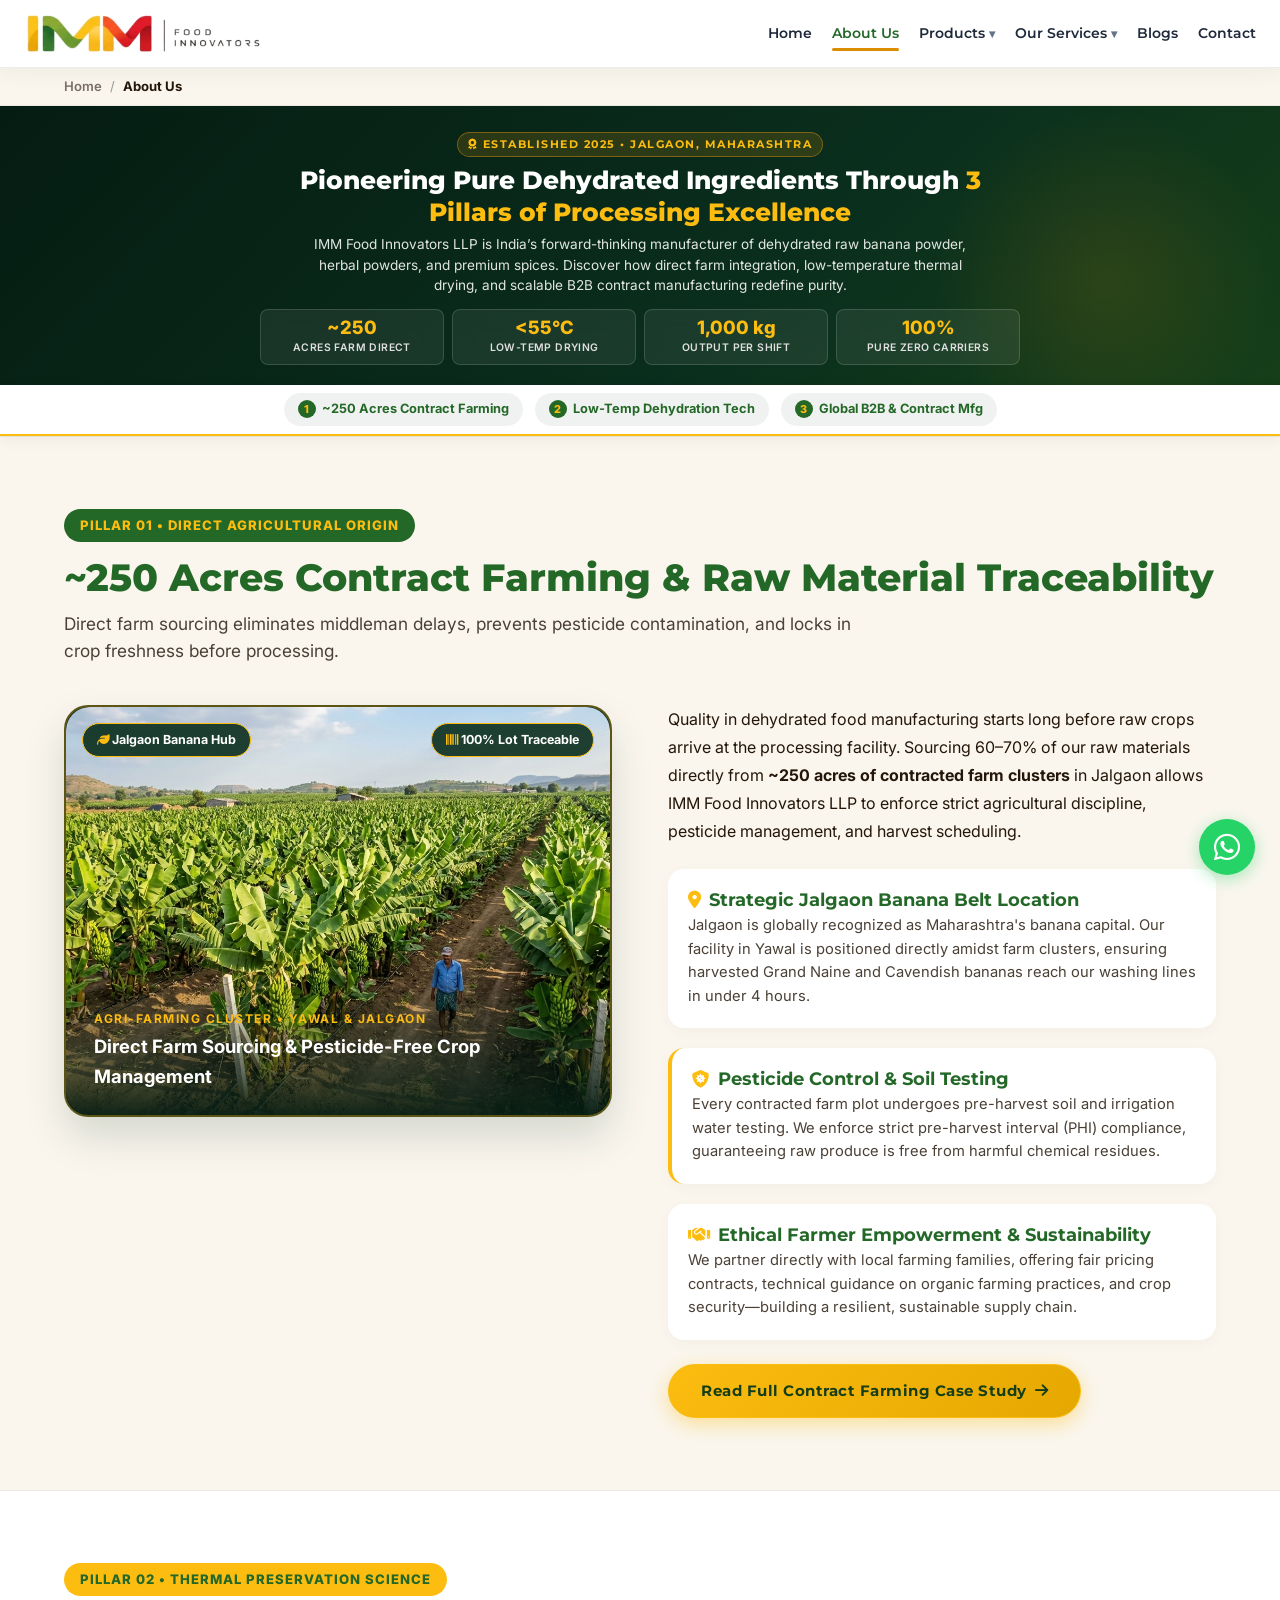
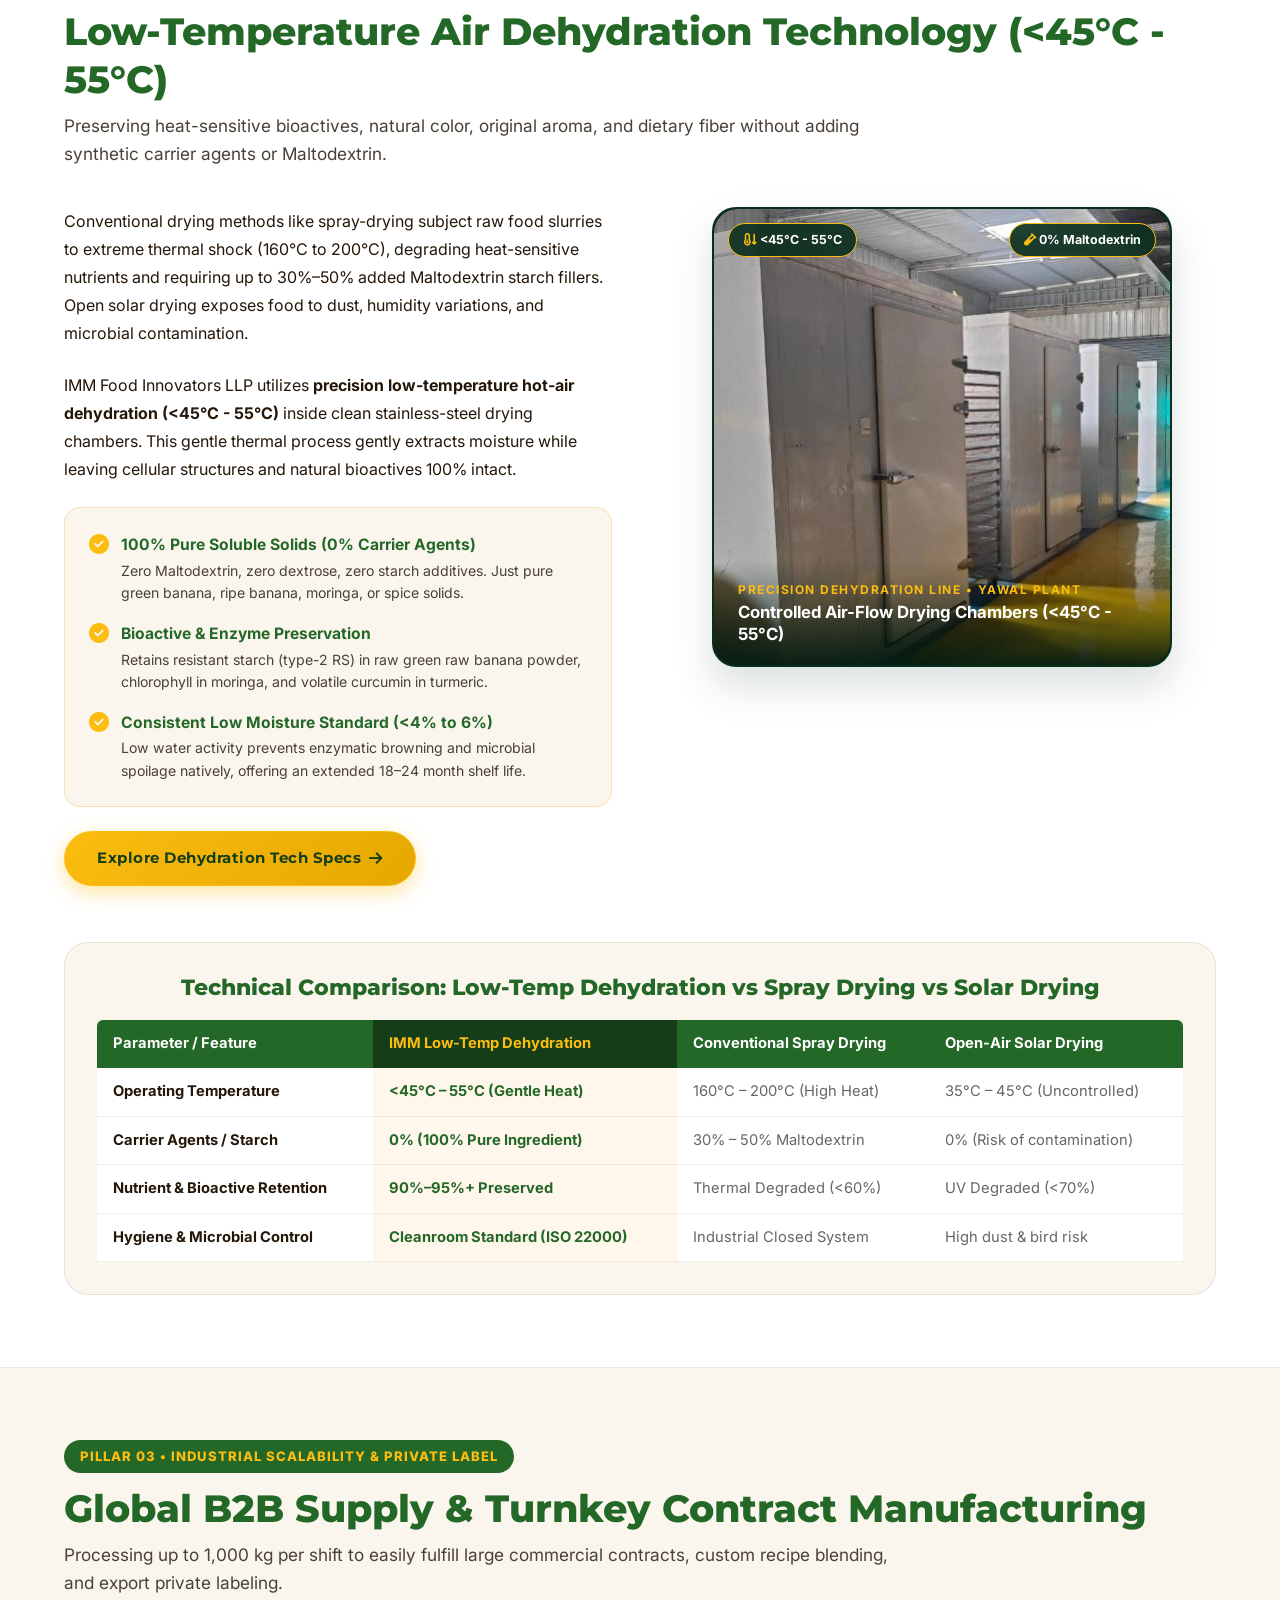
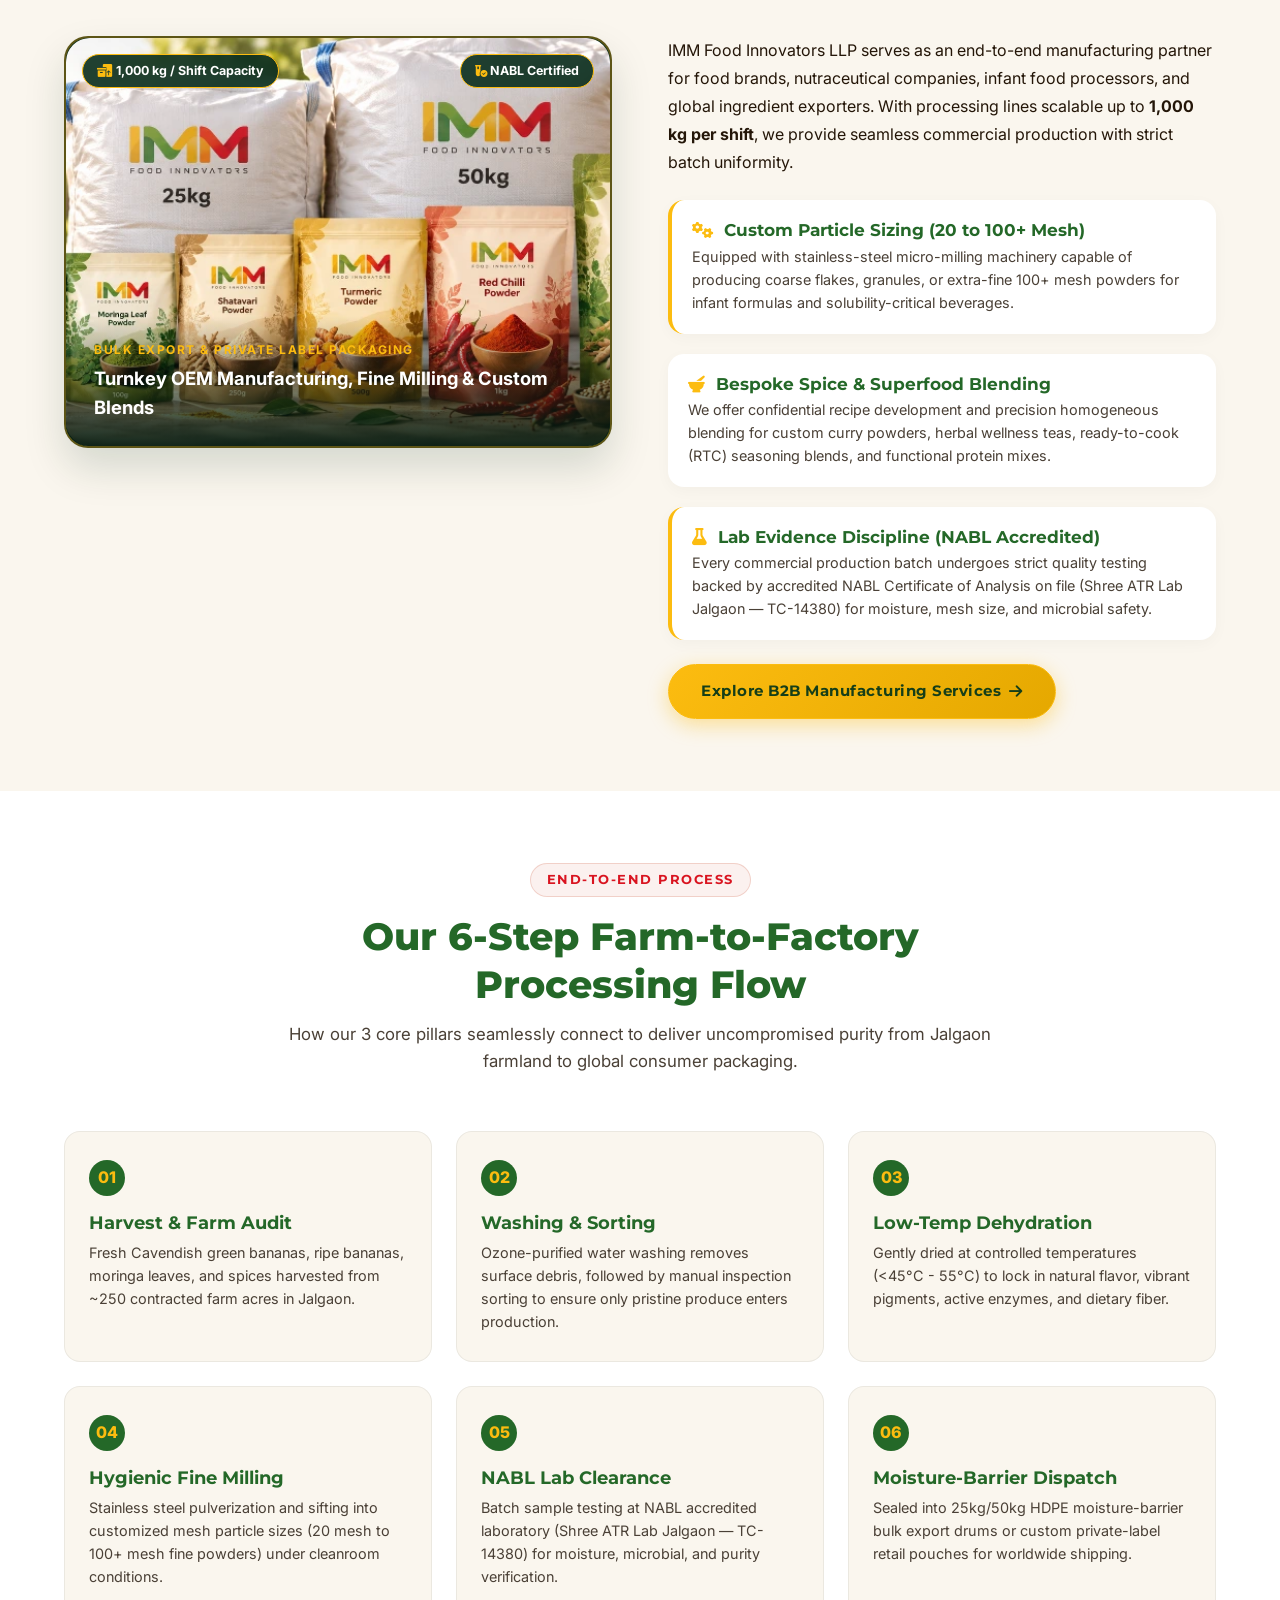
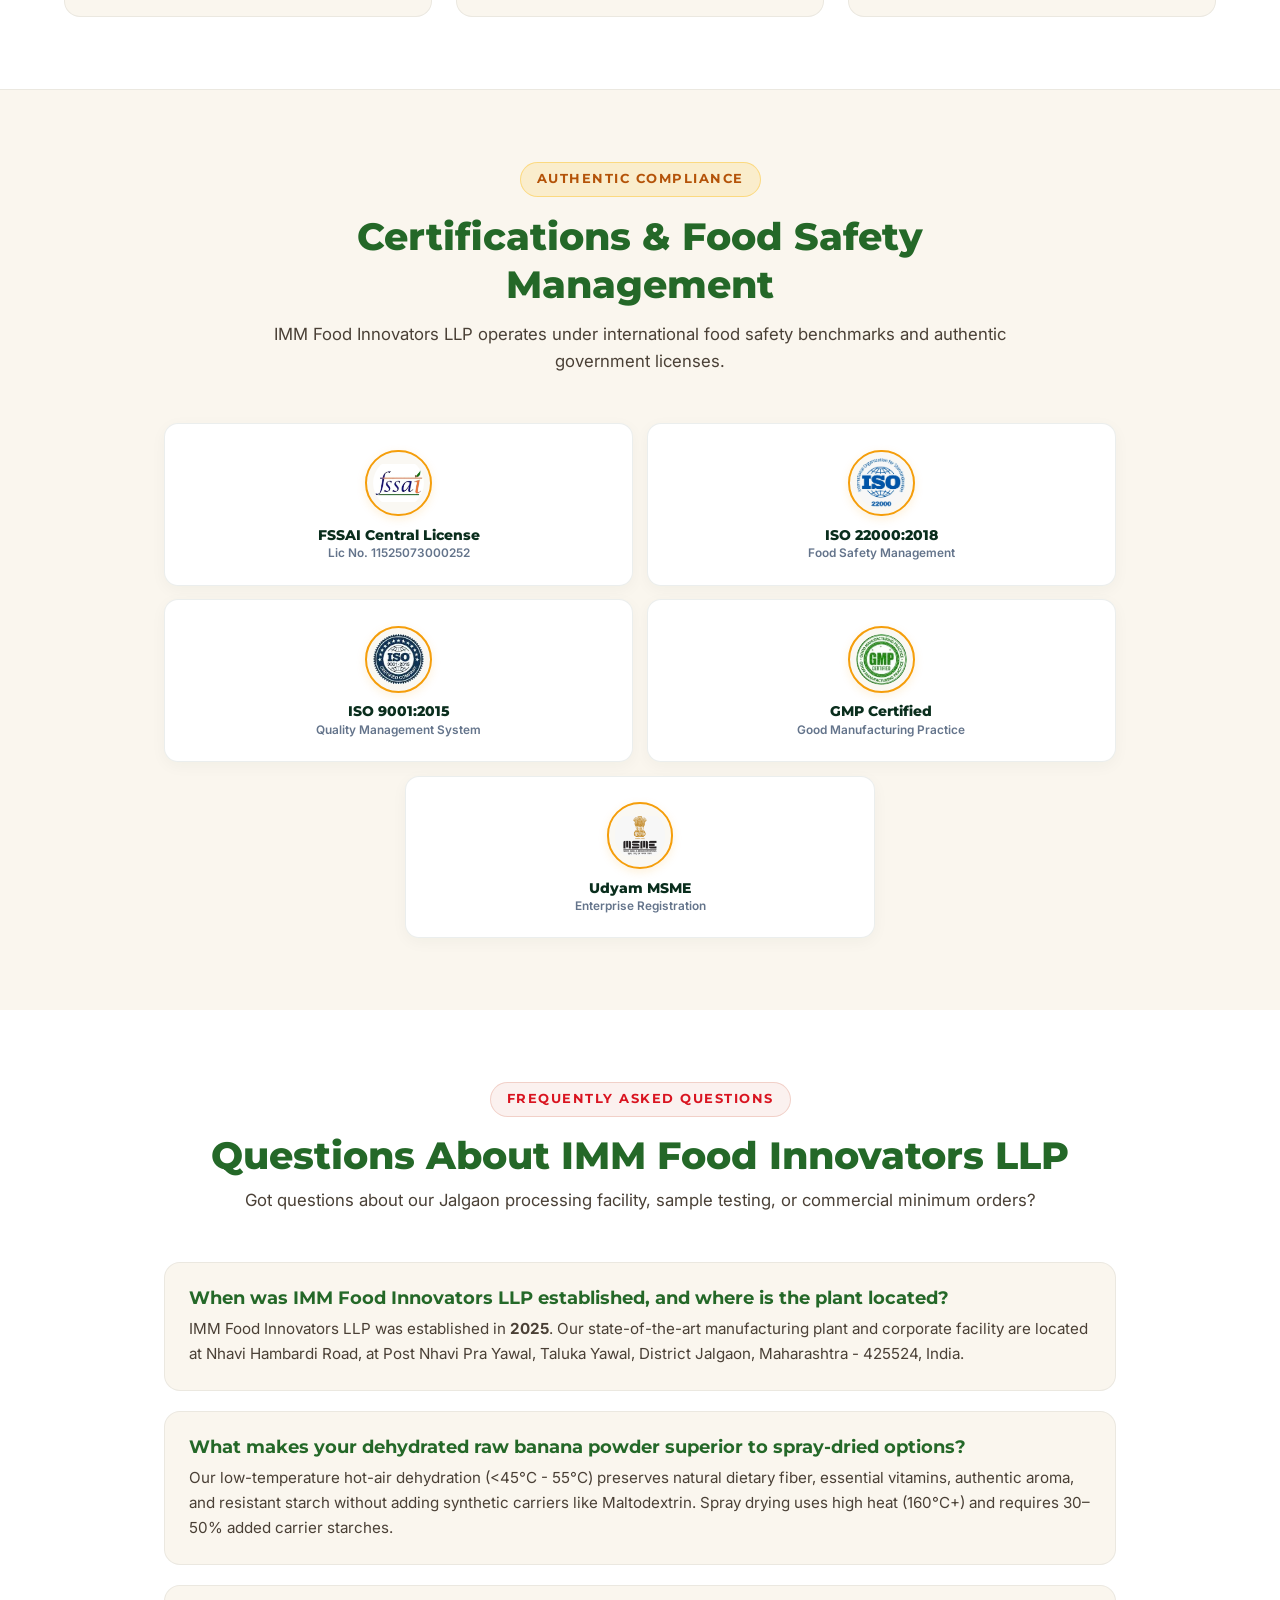
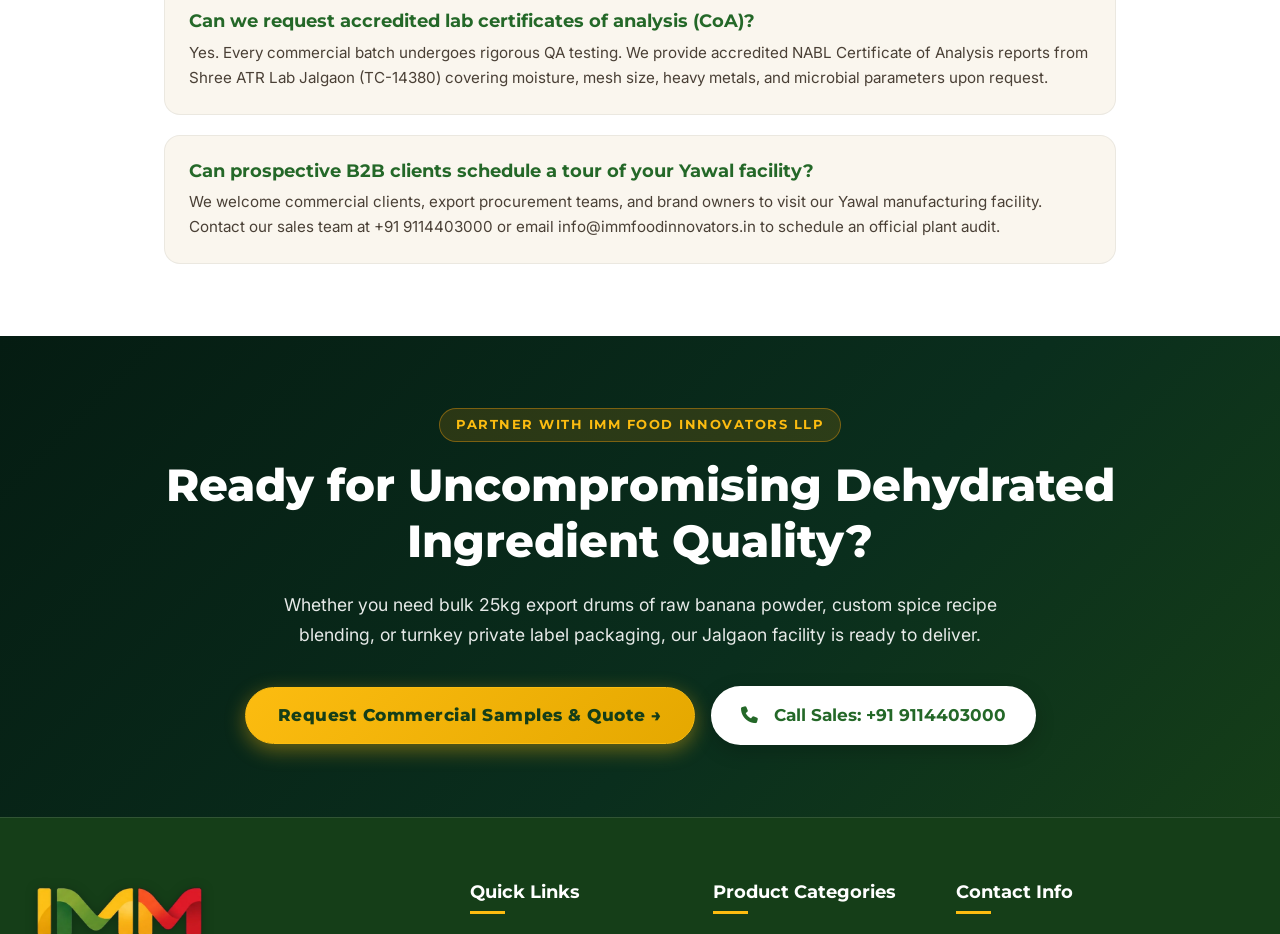
==== about.html @ 0ae43618 "Update LinkedIn URLs across pages and update website assets" ====
<!DOCTYPE html>
<html lang="en">

<head>
    <meta charset="UTF-8">
    <meta name="viewport" content="width=device-width, initial-scale=1.0">
    <title>About Us | IMM Food Innovators LLP — Dehydrated Raw Banana Powder & Spices Manufacturer</title>
    <meta name="description"
        content="Discover IMM Food Innovators LLP: India's premier manufacturer of low-temperature dehydrated raw banana powder and spices in Jalgaon, Maharashtra. Built on 3 core pillars: ~250 acres contract farming, low-temperature dehydration technology, and turnkey B2B contract manufacturing.">
    <meta name="keywords"
        content="About IMM Food Innovators, Jalgaon raw banana powder manufacturer, low temperature dehydration technology, contract farming Jalgaon, third party food manufacturing India, B2B food powders supplier">
    <meta name="author" content="IMM Food Innovators LLP">
    <meta name="robots" content="index, follow, max-snippet:-1, max-image-preview:large, max-video-preview:-1">

    <!-- Geo Location Metadata -->
    <meta name="geo.region" content="IN-MH">
    <meta name="geo.placename" content="Jalgaon">
    <meta name="geo.position" content="21.1643;75.6980">
    <meta name="ICBM" content="21.1643, 75.6980">

    <link rel="icon" href="images/favicon.webp?v=3.0" type="image/png">
    <link rel="icon" href="images/favicon.svg?v=3.0" type="image/svg+xml">
    <link rel="shortcut icon" href="images/favicon.ico?v=3.0">
    <link rel="apple-touch-icon" href="images/IMMLogo_icon.webp?v=3.0">
    <link rel="canonical" href="https://www.immfoodinnovators.in/about.html">

    <!-- Resource Hints -->
    <link rel="preconnect" href="https://cdnjs.cloudflare.com" crossorigin>
    <link rel="dns-prefetch" href="https://cdnjs.cloudflare.com">

    <!-- Font Awesome Icons & Modular CSS Architecture -->
    <link rel="preload" href="https://cdnjs.cloudflare.com/ajax/libs/font-awesome/6.5.1/css/all.min.css" as="style" onload="this.onload=null;this.rel='stylesheet'">
    <noscript><link rel="stylesheet" href="https://cdnjs.cloudflare.com/ajax/libs/font-awesome/6.5.1/css/all.min.css"></noscript>
    <link rel="stylesheet" href="css/style.css?v=26.0">
    <link rel="stylesheet" href="css/components.css?v=26.0">
    <link rel="stylesheet" href="css/responsive.css?v=26.0">

    <!-- Open Graph / Facebook -->
    <meta property="og:type" content="website">
    <meta property="og:site_name" content="IMM Food Innovators LLP">
    <meta property="og:url" content="https://www.immfoodinnovators.in/about.html">
    <meta property="og:title" content="About Us | IMM Food Innovators LLP — 3 Pillars of Manufacturing Excellence">
    <meta property="og:description"
        content="Explore IMM Food Innovators LLP: ~250 acres contract farming, low-temperature dehydration technology, and global B2B contract manufacturing. Established 2025 in Jalgaon, Maharashtra.">
    <meta property="og:image" content="https://www.immfoodinnovators.in/images/about_facility_hero.webp">
    <meta property="og:image:alt" content="IMM Food Innovators Processing Plant Jalgaon">
    <meta property="og:image:width" content="1200">
    <meta property="og:image:height" content="630">

    <!-- Twitter Card -->
    <meta property="twitter:card" content="summary_large_image">
    <meta property="twitter:url" content="https://www.immfoodinnovators.in/about.html">
    <meta property="twitter:title" content="About Us | IMM Food Innovators LLP">
    <meta property="twitter:description" content="Explore IMM Food Innovators LLP: ~250 acres contract farming, low-temperature dehydration, and global B2B contract manufacturing.">
    <meta property="twitter:image" content="https://www.immfoodinnovators.in/images/about_facility_hero.webp">

    <!-- Schema Markup (JSON-LD) -->
    <script type="application/ld+json">
    [
      {
        "@context": "https://schema.org",
        "@type": "AboutPage",
        "@id": "https://www.immfoodinnovators.in/about.html#aboutpage",
        "name": "About Us — IMM Food Innovators LLP",
        "description": "Comprehensive details on IMM Food Innovators LLP's 3 core pillars: ~250 acres contract farming, low-temperature dehydration technology, and scalable B2B contract manufacturing.",
        "url": "https://www.immfoodinnovators.in/about.html",
        "mainEntity": {
          "@type": "Organization",
          "name": "IMM Food Innovators LLP",
          "url": "https://www.immfoodinnovators.in",
          "logo": "https://www.immfoodinnovators.in/images/IMMLogo.webp",
          "foundingDate": "2025",
          "address": {
            "@type": "PostalAddress",
            "streetAddress": "Nhavi Hambardi Road, Post Nhavi Pra Yawal",
            "addressLocality": "Nhavi, Yawal, Jalgaon",
            "addressRegion": "Maharashtra",
            "postalCode": "425524",
            "addressCountry": "IN"
          }
        }
      },
      {
        "@context": "https://schema.org",
        "@type": "BreadcrumbList",
        "itemListElement": [
          {
            "@type": "ListItem",
            "position": 1,
            "name": "Home",
            "item": "https://www.immfoodinnovators.in/"
          },
          {
            "@type": "ListItem",
            "position": 2,
            "name": "About Us",
            "item": "https://www.immfoodinnovators.in/about.html"
          }
        ]
      }
    ]
    </script>
</head>

<body>
    <!-- Scroll Progress Indicator -->
    <div id="scroll-progress"></div>

    <!-- MAIN HEADER -->
    <header id="header">
        <div class="header-container">
            <a href="index.html" class="logo">
                <img src="images/IMMLogo_nav.webp" alt="IMM Food Innovators Logo" class="logo-img" loading="eager" width="1350" height="260">
            </a>
            <nav>
                <ul id="navMenu">
                    <li><a href="index.html" class="nav-link">Home</a></li>
                    <li><a href="about.html" class="nav-link active">About Us</a></li>
                    <!-- PRODUCTS DROPDOWN MENU -->
                    <li class="nav-item dropdown">
                        <a href="products.html" class="nav-link">Products <span class="dropdown-arrow">▾</span></a>
                        <ul class="dropdown-menu">
                            <li><a href="products.html?category=powder" class="dropdown-item">Fruit & Veggie Powders</a></li>
                            <li><a href="products.html?category=spices" class="dropdown-item">Pure Spices</a></li>
                            <li><a href="products.html?category=herbal" class="dropdown-item">Herbal & Wellness</a></li>
                            <li><a href="products.html" class="dropdown-item">View All 29+ Products</a></li>
                        </ul>
                    </li>

                    <!-- OUR SERVICES DROPDOWN MENU -->
                    <li class="nav-item dropdown">
                        <a href="services.html" class="nav-link">Our Services <span class="dropdown-arrow">▾</span></a>
                        <ul class="dropdown-menu">
                            <li><a href="services.html#retail-packaging" class="dropdown-item">Retail Packaging Solutions</a></li>
                            <li><a href="services.html#bulk-packaging" class="dropdown-item">Bulk Export Packaging</a></li>
                            <li><a href="services.html#custom-blends" class="dropdown-item">Custom Blend Development</a></li>
                            <li><a href="services.html#contract-mfg" class="dropdown-item">Third-Party Contract Manufacturing</a></li>
                        </ul>
                    </li>

                    <li><a href="blogs.html" class="nav-link">Blogs</a></li>
                    <li><a href="contact.html" class="nav-link">Contact</a></li>
                </ul>
            </nav>
            <div class="hamburger" id="hamburger">
                <span></span>
                <span></span>
                <span></span>
            </div>
        </div>
    </header>

    <main>

        <!-- BREADCRUMB NAVIGATION -->
        <div class="breadcrumb-container" style="background: var(--bg-linen); border-bottom: 1px solid rgba(0,0,0,0.06); padding: 0.5rem 0;">
            <div class="container" style="max-width: 1200px; margin: 0 auto; padding: 0 1.5rem;">
                <nav aria-label="breadcrumb">
                    <ol style="list-style: none; padding: 0; margin: 0; display: flex; flex-wrap: wrap; gap: 8px; font-size: 0.82rem; color: var(--text-muted);">
                        <li><a href="index.html" style="color: var(--primary-color); text-decoration: none; font-weight: 600;">Home</a></li>
                        <li style="color: #999;">/</li>
                        <li style="color: var(--text-primary); font-weight: 700;" aria-current="page">About Us</li>
                    </ol>
                </nav>
            </div>
        </div>

        <!-- ABOUT HERO HEADER SECTION (COMPACT & SLEEK) -->
        <section class="about-hero" style="background: linear-gradient(135deg, #051C12 0%, #0A2E1D 60%, #153E18 100%); color: #FFFFFF; padding: 1.5rem 0 1.25rem 0; position: relative; overflow: hidden;">
            <div style="position: absolute; top: 0; right: 0; width: 350px; height: 350px; background: radial-gradient(circle, rgba(245, 158, 11, 0.12) 0%, transparent 70%); pointer-events: none;"></div>
            
            <div class="container" style="max-width: 1200px; margin: 0 auto; padding: 0 1.5rem; position: relative; z-index: 2;">
                <div style="text-align: center; max-width: 760px; margin: 0 auto;">
                    <div class="section-badge badge-gold" style="background: rgba(245, 158, 11, 0.15); border: 1px solid rgba(245, 158, 11, 0.4); color: var(--accent-gold); display: inline-flex; align-items: center; gap: 5px; margin-bottom: 0.4rem; font-size: 0.68rem; padding: 3px 10px;">
                        <i class="fa-solid fa-award"></i> ESTABLISHED 2025 • JALGAON, MAHARASHTRA
                    </div>
                    <h1 style="font-size: clamp(1.2rem, 2vw, 1.55rem); font-weight: 800; line-height: 1.3; margin: 0 auto 0.4rem auto; color: #FFFFFF; max-width: 720px;">
                        Pioneering Pure Dehydrated Ingredients Through <span style="color: var(--accent-gold);">3 Pillars of Processing Excellence</span>
                    </h1>
                    <p style="font-size: 0.85rem; line-height: 1.5; color: rgba(255, 255, 255, 0.88); margin: 0 auto 0.85rem auto; font-weight: 400; max-width: 680px;">
                        IMM Food Innovators LLP is India’s forward-thinking manufacturer of dehydrated raw banana powder, herbal powders, and premium spices. Discover how direct farm integration, low-temperature thermal drying, and scalable B2B contract manufacturing redefine purity.
                    </p>

                    <!-- COMPACT QUICK STAT CARDS IN HERO -->
                    <div style="display: grid; grid-template-columns: repeat(auto-fit, minmax(130px, 1fr)); gap: 0.5rem; margin-top: 0.85rem;">
                        <div style="background: rgba(255, 255, 255, 0.07); backdrop-filter: blur(10px); border: 1px solid rgba(255, 255, 255, 0.15); border-radius: var(--radius-sm); padding: 0.5rem 0.4rem; text-align: center;">
                            <div style="font-size: 1.15rem; font-weight: 800; color: var(--accent-gold); line-height: 1;">~250</div>
                            <div style="font-size: 0.65rem; font-weight: 600; text-transform: uppercase; letter-spacing: 0.4px; margin-top: 3px; color: #E0E0E0;">Acres Farm Direct</div>
                        </div>
                        <div style="background: rgba(255, 255, 255, 0.07); backdrop-filter: blur(10px); border: 1px solid rgba(255, 255, 255, 0.15); border-radius: var(--radius-sm); padding: 0.5rem 0.4rem; text-align: center;">
                            <div style="font-size: 1.15rem; font-weight: 800; color: var(--accent-gold); line-height: 1;">&lt;55°C</div>
                            <div style="font-size: 0.65rem; font-weight: 600; text-transform: uppercase; letter-spacing: 0.4px; margin-top: 3px; color: #E0E0E0;">Low-Temp Drying</div>
                        </div>
                        <div style="background: rgba(255, 255, 255, 0.07); backdrop-filter: blur(10px); border: 1px solid rgba(255, 255, 255, 0.15); border-radius: var(--radius-sm); padding: 0.5rem 0.4rem; text-align: center;">
                            <div style="font-size: 1.15rem; font-weight: 800; color: var(--accent-gold); line-height: 1;">1,000 kg</div>
                            <div style="font-size: 0.65rem; font-weight: 600; text-transform: uppercase; letter-spacing: 0.4px; margin-top: 3px; color: #E0E0E0;">Output per Shift</div>
                        </div>
                        <div style="background: rgba(255, 255, 255, 0.07); backdrop-filter: blur(10px); border: 1px solid rgba(255, 255, 255, 0.15); border-radius: var(--radius-sm); padding: 0.5rem 0.4rem; text-align: center;">
                            <div style="font-size: 1.15rem; font-weight: 800; color: var(--accent-gold); line-height: 1;">100%</div>
                            <div style="font-size: 0.65rem; font-weight: 600; text-transform: uppercase; letter-spacing: 0.4px; margin-top: 3px; color: #E0E0E0;">Pure Zero Carriers</div>
                        </div>
                    </div>
                </div>
            </div>
        </section>

        <!-- INTERACTIVE PILLAR NAVIGATION STICKY BAR -->
        <nav aria-label="About Us Core Pillars" style="background: #FFFFFF; border-bottom: 2px solid var(--accent-gold); box-shadow: 0 4px 15px rgba(0,0,0,0.05); position: sticky; top: 75px; z-index: 100;">
            <div class="container" style="max-width: 1200px; margin: 0 auto; padding: 0 1.5rem;">
                <div style="display: flex; justify-content: center; align-items: center; gap: 0.75rem; overflow-x: auto; padding: 0.5rem 0; scrollbar-width: none;">
                    <a href="#pillar-farming" style="display: inline-flex; align-items: center; gap: 6px; padding: 6px 14px; border-radius: 50px; background: rgba(10, 46, 29, 0.06); color: var(--primary-dark); font-weight: 700; font-size: 0.8rem; text-decoration: none; white-space: nowrap; transition: all 0.2s ease;">
                        <span style="background: var(--primary-dark); color: var(--accent-gold); width: 18px; height: 18px; border-radius: 50%; display: inline-flex; align-items: center; justify-content: center; font-size: 0.68rem; font-weight: 800;">1</span>
                        ~250 Acres Contract Farming
                    </a>
                    <a href="#pillar-dehydration" style="display: inline-flex; align-items: center; gap: 6px; padding: 6px 14px; border-radius: 50px; background: rgba(10, 46, 29, 0.06); color: var(--primary-dark); font-weight: 700; font-size: 0.8rem; text-decoration: none; white-space: nowrap; transition: all 0.2s ease;">
                        <span style="background: var(--primary-dark); color: var(--accent-gold); width: 18px; height: 18px; border-radius: 50%; display: inline-flex; align-items: center; justify-content: center; font-size: 0.68rem; font-weight: 800;">2</span>
                        Low-Temp Dehydration Tech
                    </a>
                    <a href="#pillar-b2b" style="display: inline-flex; align-items: center; gap: 6px; padding: 6px 14px; border-radius: 50px; background: rgba(10, 46, 29, 0.06); color: var(--primary-dark); font-weight: 700; font-size: 0.8rem; text-decoration: none; white-space: nowrap; transition: all 0.2s ease;">
                        <span style="background: var(--primary-dark); color: var(--accent-gold); width: 18px; height: 18px; border-radius: 50%; display: inline-flex; align-items: center; justify-content: center; font-size: 0.68rem; font-weight: 800;">3</span>
                        Global B2B & Contract Mfg
                    </a>
                </div>
            </div>
        </nav>

        <!-- =================================================================== -->
        <!-- PILLAR 01: ~250 ACRES CONTRACT FARMING & RAW MATERIAL ORIGIN       -->
        <!-- =================================================================== -->
        <section id="pillar-farming" style="padding: 4.5rem 0; background: var(--bg-linen); border-top: 1px solid rgba(0,0,0,0.05); border-bottom: 1px solid rgba(0,0,0,0.05);">
            <div class="container" style="max-width: 1200px; margin: 0 auto; padding: 0 1.5rem;">
                <div style="margin-bottom: 2.5rem;">
                    <span style="background: var(--primary-dark); color: var(--accent-gold); padding: 6px 16px; border-radius: 50px; font-weight: 800; font-size: 0.82rem; text-transform: uppercase; letter-spacing: 1px; display: inline-block; margin-bottom: 0.75rem;">
                        PILLAR 01 • DIRECT AGRICULTURAL ORIGIN
                    </span>
                    <h2 style="font-size: clamp(1.8rem, 3vw, 2.6rem); font-weight: 800; color: var(--primary-dark); line-height: 1.25; margin: 0;">
                        ~250 Acres Contract Farming & Raw Material Traceability
                    </h2>
                    <p style="font-size: 1.08rem; color: var(--text-secondary); margin-top: 0.5rem; max-width: 800px;">
                        Direct farm sourcing eliminates middleman delays, prevents pesticide contamination, and locks in crop freshness before processing.
                    </p>
                </div>

                <div class="about-grid" style="display: grid; grid-template-columns: 1fr 1fr; gap: 3.5rem; align-items: start;">
                    <!-- LEFT COLUMN: DEDICATED PHOTO CARD FOR PILLAR 1 -->
                    <div style="position: sticky; top: 100px;">
                        <div style="border-radius: var(--radius-lg); overflow: hidden; border: 2px solid rgba(245, 158, 11, 0.35); box-shadow: 0 20px 40px rgba(10, 46, 29, 0.15); background: #0A2E1D; position: relative;">
                            <!-- FLOATING OVERLAY BADGES -->
                            <div style="position: absolute; top: 16px; left: 16px; right: 16px; display: flex; justify-content: space-between; gap: 8px; z-index: 10;">
                                <span style="background: rgba(10, 46, 29, 0.9); backdrop-filter: blur(8px); border: 1px solid var(--accent-gold); color: #FFFFFF; padding: 6px 14px; border-radius: 50px; font-weight: 700; font-size: 0.78rem;">
                                    <i class="fa-solid fa-leaf" style="color: var(--accent-gold);"></i> Jalgaon Banana Hub
                                </span>
                                <span style="background: rgba(10, 46, 29, 0.9); backdrop-filter: blur(8px); border: 1px solid var(--accent-gold); color: #FFFFFF; padding: 6px 14px; border-radius: 50px; font-weight: 700; font-size: 0.78rem;">
                                    <i class="fa-solid fa-barcode" style="color: var(--accent-gold);"></i> 100% Lot Traceable
                                </span>
                            </div>

                            <img src="images/about_contract_farming_jalgaon.jpg" alt="IMM Food Innovators ~250 Acres Banana Plantation Jalgaon" style="width: 100%; aspect-ratio: 4 / 3; object-fit: cover; display: block;" loading="lazy">

                            <div style="position: absolute; bottom: 0; left: 0; right: 0; background: linear-gradient(180deg, transparent 0%, rgba(5,28,18,0.95) 100%); padding: 1.5rem 1.75rem; color: #FFFFFF;">
                                <div style="font-size: 0.75rem; font-weight: 700; color: var(--accent-gold); letter-spacing: 1.5px; text-transform: uppercase; margin-bottom: 4px;">
                                    AGRI-FARMING CLUSTER • YAWAL & JALGAON
                                </div>
                                <div style="font-size: 1.15rem; font-weight: 700; color: #FFFFFF;">
                                    Direct Farm Sourcing & Pesticide-Free Crop Management
                                </div>
                            </div>
                        </div>
                    </div>

                    <!-- RIGHT COLUMN: DETAILED INFO FOR PILLAR 1 -->
                    <div style="display: flex; flex-direction: column; gap: 1.5rem;">
                        <p style="font-size: 1rem; line-height: 1.75; color: var(--text-primary); margin: 0;">
                            Quality in dehydrated food manufacturing starts long before raw crops arrive at the processing facility. Sourcing 60–70% of our raw materials directly from <strong>~250 acres of contracted farm clusters</strong> in Jalgaon allows IMM Food Innovators LLP to enforce strict agricultural discipline, pesticide management, and harvest scheduling.
                        </p>

                        <!-- FEATURE CARDS FOR PILLAR 1 -->
                        <div style="display: flex; flex-direction: column; gap: 1.25rem;">
                            <div style="background: #FFFFFF; padding: 1.25rem; border-radius: var(--radius-md); border-left: 4px solid var(--primary-color); box-shadow: 0 4px 15px rgba(0,0,0,0.03);">
                                <h3 style="font-size: 1.1rem; font-weight: 700; color: var(--primary-dark); margin: 0 0 4px 0; display: flex; align-items: center; gap: 8px;">
                                    <i class="fa-solid fa-location-dot" style="color: var(--accent-gold);"></i> Strategic Jalgaon Banana Belt Location
                                </h3>
                                <p style="font-size: 0.92rem; color: var(--text-secondary); margin: 0; line-height: 1.6;">
                                    Jalgaon is globally recognized as Maharashtra's banana capital. Our facility in Yawal is positioned directly amidst farm clusters, ensuring harvested Grand Naine and Cavendish bananas reach our washing lines in under 4 hours.
                                </p>
                            </div>

                            <div style="background: #FFFFFF; padding: 1.25rem; border-radius: var(--radius-md); border-left: 4px solid var(--accent-gold); box-shadow: 0 4px 15px rgba(0,0,0,0.03);">
                                <h3 style="font-size: 1.1rem; font-weight: 700; color: var(--primary-dark); margin: 0 0 4px 0; display: flex; align-items: center; gap: 8px;">
                                    <i class="fa-solid fa-shield-virus" style="color: var(--accent-gold);"></i> Pesticide Control & Soil Testing
                                </h3>
                                <p style="font-size: 0.92rem; color: var(--text-secondary); margin: 0; line-height: 1.6;">
                                    Every contracted farm plot undergoes pre-harvest soil and irrigation water testing. We enforce strict pre-harvest interval (PHI) compliance, guaranteeing raw produce is free from harmful chemical residues.
                                </p>
                            </div>

                            <div style="background: #FFFFFF; padding: 1.25rem; border-radius: var(--radius-md); border-left: 4px solid var(--primary-color); box-shadow: 0 4px 15px rgba(0,0,0,0.03);">
                                <h3 style="font-size: 1.1rem; font-weight: 700; color: var(--primary-dark); margin: 0 0 4px 0; display: flex; align-items: center; gap: 8px;">
                                    <i class="fa-solid fa-handshake" style="color: var(--accent-gold);"></i> Ethical Farmer Empowerment & Sustainability
                                </h3>
                                <p style="font-size: 0.92rem; color: var(--text-secondary); margin: 0; line-height: 1.6;">
                                    We partner directly with local farming families, offering fair pricing contracts, technical guidance on organic farming practices, and crop security—building a resilient, sustainable supply chain.
                                </p>
                            </div>
                        </div>

                        <div>
                            <a href="contract-farming-quality-control-jalgaon.html" class="btn-primary" style="display: inline-flex; align-items: center; gap: 8px; font-weight: 700; font-size: 0.95rem;">
                                Read Full Contract Farming Case Study <i class="fa-solid fa-arrow-right"></i>
                            </a>
                        </div>
                    </div>
                </div>
            </div>
        </section>


        <!-- =================================================================== -->
        <!-- PILLAR 02: ADVANCED LOW-TEMPERATURE DEHYDRATION TECHNOLOGY         -->
        <!-- =================================================================== -->
        <section id="pillar-dehydration" style="padding: 4.5rem 0; background: #FFFFFF;">
            <div class="container" style="max-width: 1200px; margin: 0 auto; padding: 0 1.5rem;">
                <div style="margin-bottom: 2.5rem;">
                    <span style="background: var(--accent-gold); color: var(--primary-dark); padding: 6px 16px; border-radius: 50px; font-weight: 800; font-size: 0.82rem; text-transform: uppercase; letter-spacing: 1px; display: inline-block; margin-bottom: 0.75rem;">
                        PILLAR 02 • THERMAL PRESERVATION SCIENCE
                    </span>
                    <h2 style="font-size: clamp(1.8rem, 3vw, 2.6rem); font-weight: 800; color: var(--primary-dark); line-height: 1.25; margin: 0;">
                        Low-Temperature Air Dehydration Technology (&lt;45°C - 55°C)
                    </h2>
                    <p style="font-size: 1.08rem; color: var(--text-secondary); margin-top: 0.5rem; max-width: 850px;">
                        Preserving heat-sensitive bioactives, natural color, original aroma, and dietary fiber without adding synthetic carrier agents or Maltodextrin.
                    </p>
                </div>

                <div class="about-grid" style="display: grid; grid-template-columns: 1fr 1fr; gap: 3.5rem; align-items: start;">
                    <!-- LEFT COLUMN: DETAILED INFO & ADVANTAGES -->
                    <div style="display: flex; flex-direction: column; gap: 1.5rem;">
                        <p style="font-size: 1rem; line-height: 1.75; color: var(--text-primary); margin: 0;">
                            Conventional drying methods like spray-drying subject raw food slurries to extreme thermal shock (160°C to 200°C), degrading heat-sensitive nutrients and requiring up to 30%–50% added Maltodextrin starch fillers. Open solar drying exposes food to dust, humidity variations, and microbial contamination.
                        </p>
                        <p style="font-size: 1rem; line-height: 1.75; color: var(--text-primary); margin: 0;">
                            IMM Food Innovators LLP utilizes <strong>precision low-temperature hot-air dehydration (<45°C - 55°C)</strong> inside clean stainless-steel drying chambers. This gentle thermal process gently extracts moisture while leaving cellular structures and natural bioactives 100% intact.
                        </p>

                        <!-- KEY BENEFITS CHECKLIST -->
                        <div style="display: flex; flex-direction: column; gap: 1rem; background: var(--bg-linen); padding: 1.5rem; border-radius: var(--radius-md); border: 1px solid rgba(245, 158, 11, 0.25);">
                            <div style="display: flex; gap: 12px; align-items: flex-start;">
                                <i class="fa-solid fa-circle-check" style="color: var(--accent-gold); font-size: 1.25rem; margin-top: 2px;"></i>
                                <div>
                                    <strong style="color: var(--primary-dark); font-size: 0.98rem;">100% Pure Soluble Solids (0% Carrier Agents)</strong>
                                    <p style="font-size: 0.88rem; color: var(--text-secondary); margin: 2px 0 0 0;">Zero Maltodextrin, zero dextrose, zero starch additives. Just pure green banana, ripe banana, moringa, or spice solids.</p>
                                </div>
                            </div>

                            <div style="display: flex; gap: 12px; align-items: flex-start;">
                                <i class="fa-solid fa-circle-check" style="color: var(--accent-gold); font-size: 1.25rem; margin-top: 2px;"></i>
                                <div>
                                    <strong style="color: var(--primary-dark); font-size: 0.98rem;">Bioactive & Enzyme Preservation</strong>
                                    <p style="font-size: 0.88rem; color: var(--text-secondary); margin: 2px 0 0 0;">Retains resistant starch (type-2 RS) in raw green raw banana powder, chlorophyll in moringa, and volatile curcumin in turmeric.</p>
                                </div>
                            </div>

                            <div style="display: flex; gap: 12px; align-items: flex-start;">
                                <i class="fa-solid fa-circle-check" style="color: var(--accent-gold); font-size: 1.25rem; margin-top: 2px;"></i>
                                <div>
                                    <strong style="color: var(--primary-dark); font-size: 0.98rem;">Consistent Low Moisture Standard (&lt;4% to 6%)</strong>
                                    <p style="font-size: 0.88rem; color: var(--text-secondary); margin: 2px 0 0 0;">Low water activity prevents enzymatic browning and microbial spoilage natively, offering an extended 18–24 month shelf life.</p>
                                </div>
                            </div>
                        </div>

                        <div>
                            <a href="low-temperature-dehydration-technology.html" class="btn-primary" style="display: inline-flex; align-items: center; gap: 8px; font-weight: 700; font-size: 0.95rem;">
                                Explore Dehydration Tech Specs <i class="fa-solid fa-arrow-right"></i>
                            </a>
                        </div>
                    </div>

                    <!-- RIGHT COLUMN: DEDICATED PHOTO CARD FOR PILLAR 2 -->
                    <div style="position: sticky; top: 100px; display: flex; justify-content: center; align-items: flex-start;">
                        <div style="border-radius: var(--radius-lg); overflow: hidden; border: 2px solid rgba(10, 46, 29, 0.3); box-shadow: 0 20px 40px rgba(10, 46, 29, 0.15); background: #0A2E1D; position: relative; max-width: 460px; width: 100%; margin: 0 auto;">
                            <!-- FLOATING OVERLAY BADGES -->
                            <div style="position: absolute; top: 14px; left: 14px; right: 14px; display: flex; justify-content: space-between; gap: 8px; z-index: 10;">
                                <span style="background: rgba(10, 46, 29, 0.9); backdrop-filter: blur(8px); border: 1px solid var(--accent-gold); color: #FFFFFF; padding: 6px 14px; border-radius: 50px; font-weight: 700; font-size: 0.78rem;">
                                    <i class="fa-solid fa-temperature-arrow-down" style="color: var(--accent-gold);"></i> &lt;45°C - 55°C
                                </span>
                                <span style="background: rgba(10, 46, 29, 0.9); backdrop-filter: blur(8px); border: 1px solid var(--accent-gold); color: #FFFFFF; padding: 6px 14px; border-radius: 50px; font-weight: 700; font-size: 0.78rem;">
                                    <i class="fa-solid fa-vial" style="color: var(--accent-gold);"></i> 0% Maltodextrin
                                </span>
                            </div>

                            <img src="images/dehydration_chambers_yawal.webp" alt="IMM Food Innovators Precision Low-Temperature Air Dehydration Chambers Yawal Facility" style="width: 100%; aspect-ratio: 1 / 1; object-fit: cover; display: block;" loading="lazy" width="457" height="457">

                            <div style="position: absolute; bottom: 0; left: 0; right: 0; background: linear-gradient(180deg, transparent 0%, rgba(5,28,18,0.95) 100%); padding: 1.25rem 1.5rem; color: #FFFFFF;">
                                <div style="font-size: 0.75rem; font-weight: 700; color: var(--accent-gold); letter-spacing: 1.5px; text-transform: uppercase; margin-bottom: 3px;">
                                    PRECISION DEHYDRATION LINE • YAWAL PLANT
                                </div>
                                <div style="font-size: 1.05rem; font-weight: 700; color: #FFFFFF; line-height: 1.3;">
                                    Controlled Air-Flow Drying Chambers (&lt;45°C - 55°C)
                                </div>
                            </div>
                        </div>
                    </div>
                </div>

                <!-- COMPARISON TABLE SUB-SECTION -->
                <div style="margin-top: 3.5rem; background: var(--bg-linen); border-radius: var(--radius-lg); padding: 2rem; border: 1px solid rgba(0,0,0,0.08);">
                    <h3 style="font-size: 1.35rem; font-weight: 800; color: var(--primary-dark); margin-bottom: 1.25rem; text-align: center;">
                        Technical Comparison: Low-Temp Dehydration vs Spray Drying vs Solar Drying
                    </h3>

                    <div style="overflow-x: auto;">
                        <table style="width: 100%; border-collapse: collapse; text-align: left; font-size: 0.92rem;">
                            <thead>
                                <tr style="background: var(--primary-dark); color: #FFFFFF;">
                                    <th style="padding: 12px 16px; border-radius: 6px 0 0 0;">Parameter / Feature</th>
                                    <th style="padding: 12px 16px; background: #153E18; color: var(--accent-gold);">IMM Low-Temp Dehydration</th>
                                    <th style="padding: 12px 16px;">Conventional Spray Drying</th>
                                    <th style="padding: 12px 16px; border-radius: 0 6px 0 0;">Open-Air Solar Drying</th>
                                </tr>
                            </thead>
                            <tbody>
                                <tr style="border-bottom: 1px solid rgba(0,0,0,0.06); background: #FFFFFF;">
                                    <td style="padding: 12px 16px; font-weight: 700;">Operating Temperature</td>
                                    <td style="padding: 12px 16px; font-weight: 700; color: var(--primary-dark); background: rgba(245, 158, 11, 0.08);">&lt;45°C – 55°C (Gentle Heat)</td>
                                    <td style="padding: 12px 16px; color: #666;">160°C – 200°C (High Heat)</td>
                                    <td style="padding: 12px 16px; color: #666;">35°C – 45°C (Uncontrolled)</td>
                                </tr>
                                <tr style="border-bottom: 1px solid rgba(0,0,0,0.06); background: #FFFFFF;">
                                    <td style="padding: 12px 16px; font-weight: 700;">Carrier Agents / Starch</td>
                                    <td style="padding: 12px 16px; font-weight: 700; color: var(--primary-dark); background: rgba(245, 158, 11, 0.08);">0% (100% Pure Ingredient)</td>
                                    <td style="padding: 12px 16px; color: #666;">30% – 50% Maltodextrin</td>
                                    <td style="padding: 12px 16px; color: #666;">0% (Risk of contamination)</td>
                                </tr>
                                <tr style="border-bottom: 1px solid rgba(0,0,0,0.06); background: #FFFFFF;">
                                    <td style="padding: 12px 16px; font-weight: 700;">Nutrient & Bioactive Retention</td>
                                    <td style="padding: 12px 16px; font-weight: 700; color: var(--primary-dark); background: rgba(245, 158, 11, 0.08);">90%–95%+ Preserved</td>
                                    <td style="padding: 12px 16px; color: #666;">Thermal Degraded (&lt;60%)</td>
                                    <td style="padding: 12px 16px; color: #666;">UV Degraded (&lt;70%)</td>
                                </tr>
                                <tr style="border-bottom: 1px solid rgba(0,0,0,0.06); background: #FFFFFF;">
                                    <td style="padding: 12px 16px; font-weight: 700;">Hygiene & Microbial Control</td>
                                    <td style="padding: 12px 16px; font-weight: 700; color: var(--primary-dark); background: rgba(245, 158, 11, 0.08);">Cleanroom Standard (ISO 22000)</td>
                                    <td style="padding: 12px 16px; color: #666;">Industrial Closed System</td>
                                    <td style="padding: 12px 16px; color: #666;">High dust & bird risk</td>
                                </tr>
                            </tbody>
                        </table>
                    </div>
                </div>
            </div>
        </section>


        <!-- =================================================================== -->
        <!-- PILLAR 03: HIGH-CAPACITY GLOBAL B2B & CONTRACT MANUFACTURING       -->
        <!-- =================================================================== -->
        <section id="pillar-b2b" style="padding: 4.5rem 0; background: var(--bg-linen); border-top: 1px solid rgba(0,0,0,0.05);">
            <div class="container" style="max-width: 1200px; margin: 0 auto; padding: 0 1.5rem;">
                <div style="margin-bottom: 2.5rem;">
                    <span style="background: var(--primary-dark); color: var(--accent-gold); padding: 6px 16px; border-radius: 50px; font-weight: 800; font-size: 0.82rem; text-transform: uppercase; letter-spacing: 1px; display: inline-block; margin-bottom: 0.75rem;">
                        PILLAR 03 • INDUSTRIAL SCALABILITY & PRIVATE LABEL
                    </span>
                    <h2 style="font-size: clamp(1.8rem, 3vw, 2.6rem); font-weight: 800; color: var(--primary-dark); line-height: 1.25; margin: 0;">
                        Global B2B Supply & Turnkey Contract Manufacturing
                    </h2>
                    <p style="font-size: 1.08rem; color: var(--text-secondary); margin-top: 0.5rem; max-width: 850px;">
                        Processing up to 1,000 kg per shift to easily fulfill large commercial contracts, custom recipe blending, and export private labeling.
                    </p>
                </div>

                <div class="about-grid" style="display: grid; grid-template-columns: 1fr 1fr; gap: 3.5rem; align-items: start;">
                    <!-- LEFT COLUMN: DEDICATED PHOTO CARD FOR PILLAR 3 -->
                    <div style="position: sticky; top: 100px;">
                        <div style="border-radius: var(--radius-lg); overflow: hidden; border: 2px solid rgba(245, 158, 11, 0.35); box-shadow: 0 20px 40px rgba(10, 46, 29, 0.15); background: #0A2E1D; position: relative;">
                            <!-- FLOATING OVERLAY BADGES -->
                            <div style="position: absolute; top: 16px; left: 16px; right: 16px; display: flex; justify-content: space-between; gap: 8px; z-index: 10;">
                                <span style="background: rgba(10, 46, 29, 0.9); backdrop-filter: blur(8px); border: 1px solid var(--accent-gold); color: #FFFFFF; padding: 6px 14px; border-radius: 50px; font-weight: 700; font-size: 0.78rem;">
                                    <i class="fa-solid fa-boxes-packing" style="color: var(--accent-gold);"></i> 1,000 kg / Shift Capacity
                                </span>
                                <span style="background: rgba(10, 46, 29, 0.9); backdrop-filter: blur(8px); border: 1px solid var(--accent-gold); color: #FFFFFF; padding: 6px 14px; border-radius: 50px; font-weight: 700; font-size: 0.78rem;">
                                    <i class="fa-solid fa-vial-circle-check" style="color: var(--accent-gold);"></i> NABL Certified
                                </span>
                            </div>

                            <img src="images/all_products_packaging.webp" alt="IMM Food Innovators B2B Product Range & Export Packaging Solutions" style="width: 100%; aspect-ratio: 4 / 3; object-fit: cover; display: block;" loading="lazy">

                            <div style="position: absolute; bottom: 0; left: 0; right: 0; background: linear-gradient(180deg, transparent 0%, rgba(5,28,18,0.95) 100%); padding: 1.5rem 1.75rem; color: #FFFFFF;">
                                <div style="font-size: 0.75rem; font-weight: 700; color: var(--accent-gold); letter-spacing: 1.5px; text-transform: uppercase; margin-bottom: 4px;">
                                    BULK EXPORT & PRIVATE LABEL PACKAGING
                                </div>
                                <div style="font-size: 1.15rem; font-weight: 700; color: #FFFFFF;">
                                    Turnkey OEM Manufacturing, Fine Milling & Custom Blends
                                </div>
                            </div>
                        </div>
                    </div>

                    <!-- RIGHT COLUMN: DETAILED INFO FOR PILLAR 3 -->
                    <div style="display: flex; flex-direction: column; gap: 1.5rem;">
                        <p style="font-size: 1rem; line-height: 1.75; color: var(--text-primary); margin: 0;">
                            IMM Food Innovators LLP serves as an end-to-end manufacturing partner for food brands, nutraceutical companies, infant food processors, and global ingredient exporters. With processing lines scalable up to <strong>1,000 kg per shift</strong>, we provide seamless commercial production with strict batch uniformity.
                        </p>

                        <!-- SERVICES LIST FOR PILLAR 3 -->
                        <div style="display: flex; flex-direction: column; gap: 1.25rem;">
                            <div style="background: #FFFFFF; padding: 1.25rem; border-radius: var(--radius-md); border-left: 4px solid var(--accent-gold); box-shadow: 0 4px 15px rgba(0,0,0,0.03);">
                                <h3 style="font-size: 1.05rem; font-weight: 700; color: var(--primary-dark); margin: 0 0 4px 0;">
                                    <i class="fa-solid fa-gears" style="color: var(--accent-gold); margin-right: 6px;"></i> Custom Particle Sizing (20 to 100+ Mesh)
                                </h3>
                                <p style="font-size: 0.9rem; color: var(--text-secondary); margin: 0; line-height: 1.6;">
                                    Equipped with stainless-steel micro-milling machinery capable of producing coarse flakes, granules, or extra-fine 100+ mesh powders for infant formulas and solubility-critical beverages.
                                </p>
                            </div>

                            <div style="background: #FFFFFF; padding: 1.25rem; border-radius: var(--radius-md); border-left: 4px solid var(--primary-color); box-shadow: 0 4px 15px rgba(0,0,0,0.03);">
                                <h3 style="font-size: 1.05rem; font-weight: 700; color: var(--primary-dark); margin: 0 0 4px 0;">
                                    <i class="fa-solid fa-mortar-pestle" style="color: var(--accent-gold); margin-right: 6px;"></i> Bespoke Spice & Superfood Blending
                                </h3>
                                <p style="font-size: 0.9rem; color: var(--text-secondary); margin: 0; line-height: 1.6;">
                                    We offer confidential recipe development and precision homogeneous blending for custom curry powders, herbal wellness teas, ready-to-cook (RTC) seasoning blends, and functional protein mixes.
                                </p>
                            </div>

                            <div style="background: #FFFFFF; padding: 1.25rem; border-radius: var(--radius-md); border-left: 4px solid var(--accent-gold); box-shadow: 0 4px 15px rgba(0,0,0,0.03);">
                                <h3 style="font-size: 1.05rem; font-weight: 700; color: var(--primary-dark); margin: 0 0 4px 0;">
                                    <i class="fa-solid fa-flask" style="color: var(--accent-gold); margin-right: 6px;"></i> Lab Evidence Discipline (NABL Accredited)
                                </h3>
                                <p style="font-size: 0.9rem; color: var(--text-secondary); margin: 0; line-height: 1.6;">
                                    Every commercial production batch undergoes strict quality testing backed by accredited NABL Certificate of Analysis on file (Shree ATR Lab Jalgaon — TC-14380) for moisture, mesh size, and microbial safety.
                                </p>
                            </div>
                        </div>

                        <div>
                            <a href="services.html" class="btn-primary" style="display: inline-flex; align-items: center; gap: 8px; font-weight: 700; font-size: 0.95rem;">
                                Explore B2B Manufacturing Services <i class="fa-solid fa-arrow-right"></i>
                            </a>
                        </div>
                    </div>
                </div>
            </div>
        </section>


        <!-- =================================================================== -->
        <!-- STEP-BY-STEP INTEGRATED MANUFACTURING WORKFLOW                     -->
        <!-- =================================================================== -->
        <section style="padding: 4.5rem 0; background: #FFFFFF;">
            <div class="container" style="max-width: 1200px; margin: 0 auto; padding: 0 1.5rem;">
                <div style="text-align: center; max-width: 750px; margin: 0 auto 3.5rem auto;">
                    <div class="section-badge">END-TO-END PROCESS</div>
                    <h2 style="font-size: clamp(1.8rem, 3vw, 2.4rem); font-weight: 800; color: var(--primary-dark); line-height: 1.25; margin-bottom: 0.75rem;">
                        Our 6-Step Farm-to-Factory Processing Flow
                    </h2>
                    <p style="font-size: 1.05rem; color: var(--text-secondary);">
                        How our 3 core pillars seamlessly connect to deliver uncompromised purity from Jalgaon farmland to global consumer packaging.
                    </p>
                </div>

                <div style="display: grid; grid-template-columns: repeat(auto-fit, minmax(280px, 1fr)); gap: 1.5rem;">
                    <!-- STEP 1 -->
                    <div style="background: var(--bg-linen); border: 1px solid rgba(0,0,0,0.06); border-radius: var(--radius-md); padding: 1.75rem 1.5rem; position: relative;">
                        <div style="background: var(--primary-dark); color: var(--accent-gold); width: 36px; height: 36px; border-radius: 50%; display: flex; align-items: center; justify-content: center; font-weight: 800; font-size: 1rem; margin-bottom: 1rem;">
                            01
                        </div>
                        <h3 style="font-size: 1.1rem; font-weight: 700; color: var(--primary-dark); margin-bottom: 0.5rem;">Harvest & Farm Audit</h3>
                        <p style="font-size: 0.9rem; color: var(--text-secondary); margin: 0; line-height: 1.6;">
                            Fresh Cavendish green bananas, ripe bananas, moringa leaves, and spices harvested from ~250 contracted farm acres in Jalgaon.
                        </p>
                    </div>

                    <!-- STEP 2 -->
                    <div style="background: var(--bg-linen); border: 1px solid rgba(0,0,0,0.06); border-radius: var(--radius-md); padding: 1.75rem 1.5rem; position: relative;">
                        <div style="background: var(--primary-dark); color: var(--accent-gold); width: 36px; height: 36px; border-radius: 50%; display: flex; align-items: center; justify-content: center; font-weight: 800; font-size: 1rem; margin-bottom: 1rem;">
                            02
                        </div>
                        <h3 style="font-size: 1.1rem; font-weight: 700; color: var(--primary-dark); margin-bottom: 0.5rem;">Washing & Sorting</h3>
                        <p style="font-size: 0.9rem; color: var(--text-secondary); margin: 0; line-height: 1.6;">
                            Ozone-purified water washing removes surface debris, followed by manual inspection sorting to ensure only pristine produce enters production.
                        </p>
                    </div>

                    <!-- STEP 3 -->
                    <div style="background: var(--bg-linen); border: 1px solid rgba(0,0,0,0.06); border-radius: var(--radius-md); padding: 1.75rem 1.5rem; position: relative;">
                        <div style="background: var(--primary-dark); color: var(--accent-gold); width: 36px; height: 36px; border-radius: 50%; display: flex; align-items: center; justify-content: center; font-weight: 800; font-size: 1rem; margin-bottom: 1rem;">
                            03
                        </div>
                        <h3 style="font-size: 1.1rem; font-weight: 700; color: var(--primary-dark); margin-bottom: 0.5rem;">Low-Temp Dehydration</h3>
                        <p style="font-size: 0.9rem; color: var(--text-secondary); margin: 0; line-height: 1.6;">
                            Gently dried at controlled temperatures (&lt;45°C - 55°C) to lock in natural flavor, vibrant pigments, active enzymes, and dietary fiber.
                        </p>
                    </div>

                    <!-- STEP 4 -->
                    <div style="background: var(--bg-linen); border: 1px solid rgba(0,0,0,0.06); border-radius: var(--radius-md); padding: 1.75rem 1.5rem; position: relative;">
                        <div style="background: var(--primary-dark); color: var(--accent-gold); width: 36px; height: 36px; border-radius: 50%; display: flex; align-items: center; justify-content: center; font-weight: 800; font-size: 1rem; margin-bottom: 1rem;">
                            04
                        </div>
                        <h3 style="font-size: 1.1rem; font-weight: 700; color: var(--primary-dark); margin-bottom: 0.5rem;">Hygienic Fine Milling</h3>
                        <p style="font-size: 0.9rem; color: var(--text-secondary); margin: 0; line-height: 1.6;">
                            Stainless steel pulverization and sifting into customized mesh particle sizes (20 mesh to 100+ mesh fine powders) under cleanroom conditions.
                        </p>
                    </div>

                    <!-- STEP 5 -->
                    <div style="background: var(--bg-linen); border: 1px solid rgba(0,0,0,0.06); border-radius: var(--radius-md); padding: 1.75rem 1.5rem; position: relative;">
                        <div style="background: var(--primary-dark); color: var(--accent-gold); width: 36px; height: 36px; border-radius: 50%; display: flex; align-items: center; justify-content: center; font-weight: 800; font-size: 1rem; margin-bottom: 1rem;">
                            05
                        </div>
                        <h3 style="font-size: 1.1rem; font-weight: 700; color: var(--primary-dark); margin-bottom: 0.5rem;">NABL Lab Clearance</h3>
                        <p style="font-size: 0.9rem; color: var(--text-secondary); margin: 0; line-height: 1.6;">
                            Batch sample testing at NABL accredited laboratory (Shree ATR Lab Jalgaon — TC-14380) for moisture, microbial, and purity verification.
                        </p>
                    </div>

                    <!-- STEP 6 -->
                    <div style="background: var(--bg-linen); border: 1px solid rgba(0,0,0,0.06); border-radius: var(--radius-md); padding: 1.75rem 1.5rem; position: relative;">
                        <div style="background: var(--primary-dark); color: var(--accent-gold); width: 36px; height: 36px; border-radius: 50%; display: flex; align-items: center; justify-content: center; font-weight: 800; font-size: 1rem; margin-bottom: 1rem;">
                            06
                        </div>
                        <h3 style="font-size: 1.1rem; font-weight: 700; color: var(--primary-dark); margin-bottom: 0.5rem;">Moisture-Barrier Dispatch</h3>
                        <p style="font-size: 0.9rem; color: var(--text-secondary); margin: 0; line-height: 1.6;">
                            Sealed into 25kg/50kg HDPE moisture-barrier bulk export drums or custom private-label retail pouches for worldwide shipping.
                        </p>
                    </div>
                </div>
            </div>
        </section>


        <!-- =================================================================== -->
        <!-- CERTIFICATION SCANS & ACCREDITATION GRID (RULE 2 COMPLIANT)         -->
        <!-- =================================================================== -->
        <section style="padding: 4.5rem 0; background: var(--bg-linen); border-top: 1px solid rgba(0,0,0,0.06);">
            <div class="container" style="max-width: 1200px; margin: 0 auto; padding: 0 1.5rem;">
                <div style="text-align: center; max-width: 750px; margin: 0 auto 3rem auto;">
                    <div class="section-badge badge-gold">AUTHENTIC COMPLIANCE</div>
                    <h2 style="font-size: clamp(1.8rem, 3vw, 2.4rem); font-weight: 800; color: var(--primary-dark); line-height: 1.25; margin-bottom: 0.75rem;">
                        Certifications & Food Safety Management
                    </h2>
                    <p style="font-size: 1.05rem; color: var(--text-secondary);">
                        IMM Food Innovators LLP operates under international food safety benchmarks and authentic government licenses.
                    </p>
                </div>

                <div class="cert-grid">
                    <!-- FSSAI -->
                    <div class="cert-card" data-cert-key="fssai" data-cert-src="images/certifications/fssai.webp?v=26.0" data-cert-name="FSSAI Central Food Safety License">
                        <div class="cert-icon-wrapper">
                            <img src="images/certifications/badges/fssai.webp?v=9.0" alt="FSSAI License Official Seal" loading="lazy">
                        </div>
                        <h4>FSSAI Central License</h4>
                        <p>Lic No. 11525073000252</p>
                    </div>

                    <!-- ISO 22000 -->
                    <div class="cert-card" data-cert-key="iso-22000" data-cert-src="images/certifications/iso_22000.webp" data-cert-name="ISO 22000:2018 Food Safety Management System Certificate">
                        <div class="cert-icon-wrapper">
                            <img src="images/certifications/badges/iso_22000.webp?v=9.0" alt="ISO 22000:2018 Official Certified Seal" loading="lazy">
                        </div>
                        <h4>ISO 22000:2018</h4>
                        <p>Food Safety Management</p>
                    </div>

                    <!-- ISO 9001 -->
                    <div class="cert-card" data-cert-key="iso-9001" data-cert-src="images/certifications/iso_9001.webp" data-cert-name="ISO 9001:2015 Quality Management System Certificate">
                        <div class="cert-icon-wrapper">
                            <img src="images/certifications/badges/iso_9001.webp?v=9.0" alt="ISO 9001:2015 Official Certified Seal" loading="lazy">
                        </div>
                        <h4>ISO 9001:2015</h4>
                        <p>Quality Management System</p>
                    </div>

                    <!-- GMP -->
                    <div class="cert-card" data-cert-key="gmp" data-cert-src="images/certifications/GMP.webp" data-cert-name="GMP Good Manufacturing Practice Certificate">
                        <div class="cert-icon-wrapper">
                            <img src="images/certifications/badges/gmp.webp?v=9.0" alt="GMP Certified Official Seal" loading="lazy">
                        </div>
                        <h4>GMP Certified</h4>
                        <p>Good Manufacturing Practice</p>
                    </div>

                    <!-- APEDA / UDYAM -->
                    <div class="cert-card" data-cert-key="udyam" data-cert-src="images/certifications/apeda_udyam.webp" data-cert-name="Udyam MSME Registration Certificate">
                        <div class="cert-icon-wrapper">
                            <img src="images/certifications/badges/msme.webp?v=9.0" alt="Udyam MSME Official Seal" loading="lazy">
                        </div>
                        <h4>Udyam MSME</h4>
                        <p>Enterprise Registration</p>
                    </div>
                </div>
            </div>
        </section>


        <!-- =================================================================== -->
        <!-- FREQUENTLY ASKED QUESTIONS ABOUT IMM FOOD INNOVATORS              -->
        <!-- =================================================================== -->
        <section style="padding: 4.5rem 0; background: #FFFFFF;">
            <div class="container" style="max-width: 1000px; margin: 0 auto; padding: 0 1.5rem;">
                <div style="text-align: center; margin-bottom: 3rem;">
                    <div class="section-badge">FREQUENTLY ASKED QUESTIONS</div>
                    <h2 style="font-size: clamp(1.8rem, 3vw, 2.4rem); font-weight: 800; color: var(--primary-dark); margin-bottom: 0.5rem;">
                        Questions About IMM Food Innovators LLP
                    </h2>
                    <p style="font-size: 1.05rem; color: var(--text-secondary);">
                        Got questions about our Jalgaon processing facility, sample testing, or commercial minimum orders?
                    </p>
                </div>

                <div style="display: flex; flex-direction: column; gap: 1.25rem;">
                    <div style="background: var(--bg-linen); border: 1px solid rgba(0,0,0,0.06); border-radius: var(--radius-md); padding: 1.5rem;">
                        <h3 style="font-size: 1.1rem; font-weight: 700; color: var(--primary-dark); margin: 0 0 8px 0;">
                            When was IMM Food Innovators LLP established, and where is the plant located?
                        </h3>
                        <p style="font-size: 0.95rem; color: var(--text-secondary); margin: 0; line-height: 1.65;">
                            IMM Food Innovators LLP was established in <strong>2025</strong>. Our state-of-the-art manufacturing plant and corporate facility are located at Nhavi Hambardi Road, at Post Nhavi Pra Yawal, Taluka Yawal, District Jalgaon, Maharashtra - 425524, India.
                        </p>
                    </div>

                    <div style="background: var(--bg-linen); border: 1px solid rgba(0,0,0,0.06); border-radius: var(--radius-md); padding: 1.5rem;">
                        <h3 style="font-size: 1.1rem; font-weight: 700; color: var(--primary-dark); margin: 0 0 8px 0;">
                            What makes your dehydrated raw banana powder superior to spray-dried options?
                        </h3>
                        <p style="font-size: 0.95rem; color: var(--text-secondary); margin: 0; line-height: 1.65;">
                            Our low-temperature hot-air dehydration (<45°C - 55°C) preserves natural dietary fiber, essential vitamins, authentic aroma, and resistant starch without adding synthetic carriers like Maltodextrin. Spray drying uses high heat (160°C+) and requires 30–50% added carrier starches.
                        </p>
                    </div>

                    <div style="background: var(--bg-linen); border: 1px solid rgba(0,0,0,0.06); border-radius: var(--radius-md); padding: 1.5rem;">
                        <h3 style="font-size: 1.1rem; font-weight: 700; color: var(--primary-dark); margin: 0 0 8px 0;">
                            Can we request accredited lab certificates of analysis (CoA)?
                        </h3>
                        <p style="font-size: 0.95rem; color: var(--text-secondary); margin: 0; line-height: 1.65;">
                            Yes. Every commercial batch undergoes rigorous QA testing. We provide accredited NABL Certificate of Analysis reports from Shree ATR Lab Jalgaon (TC-14380) covering moisture, mesh size, heavy metals, and microbial parameters upon request.
                        </p>
                    </div>

                    <div style="background: var(--bg-linen); border: 1px solid rgba(0,0,0,0.06); border-radius: var(--radius-md); padding: 1.5rem;">
                        <h3 style="font-size: 1.1rem; font-weight: 700; color: var(--primary-dark); margin: 0 0 8px 0;">
                            Can prospective B2B clients schedule a tour of your Yawal facility?
                        </h3>
                        <p style="font-size: 0.95rem; color: var(--text-secondary); margin: 0; line-height: 1.65;">
                            We welcome commercial clients, export procurement teams, and brand owners to visit our Yawal manufacturing facility. Contact our sales team at +91 9114403000 or email info@immfoodinnovators.in to schedule an official plant audit.
                        </p>
                    </div>
                </div>
            </div>
        </section>


        <!-- =================================================================== -->
        <!-- FINAL CALL TO ACTION BANNER                                         -->
        <!-- =================================================================== -->
        <section style="background: linear-gradient(135deg, #051C12 0%, #0A2E1D 60%, #153E18 100%); color: #FFFFFF; padding: 4.5rem 0; text-align: center; position: relative; overflow: hidden;">
            <div class="container" style="max-width: 1000px; margin: 0 auto; padding: 0 1.5rem; position: relative; z-index: 2;">
                <div class="section-badge badge-gold" style="background: rgba(245, 158, 11, 0.15); border: 1px solid rgba(245, 158, 11, 0.4); color: var(--accent-gold); display: inline-block; margin-bottom: 1rem;">
                    PARTNER WITH IMM FOOD INNOVATORS LLP
                </div>
                <h2 style="font-size: clamp(2rem, 3.5vw, 2.8rem); font-weight: 800; color: #FFFFFF; margin-bottom: 1.25rem; line-height: 1.25;">
                    Ready for Uncompromising Dehydrated Ingredient Quality?
                </h2>
                <p style="font-size: 1.1rem; color: rgba(255, 255, 255, 0.9); max-width: 750px; margin: 0 auto 2.25rem auto; line-height: 1.7;">
                    Whether you need bulk 25kg export drums of raw banana powder, custom spice recipe blending, or turnkey private label packaging, our Jalgaon facility is ready to deliver.
                </p>
                <div style="display: flex; flex-wrap: wrap; gap: 1rem; justify-content: center; align-items: center;">
                    <a href="contact.html" class="btn-primary" style="font-size: 1.05rem; padding: 14px 32px; font-weight: 800;">
                        Request Commercial Samples & Quote →
                    </a>
                    <a href="tel:+919114403000" class="btn-secondary-light" style="font-size: 1.05rem; padding: 14px 28px; font-weight: 700;">
                        <i class="fa-solid fa-phone" style="margin-right: 6px;"></i> Call Sales: +91 9114403000
                    </a>
                </div>
            </div>
        </section>

    </main>

    <!-- FOOTER (RICH EMERALD GREEN MULTI-COLUMN DESIGN) -->
    <footer>
        <div class="footer-grid">
            <div class="footer-col">
                <div class="footer-logo">
                    <a href="index.html" aria-label="IMM Food Innovators Home">
                        <img src="images/IMMLogo_footer.webp" alt="IMM Food Innovators Logo" class="footer-logo-img" loading="lazy" width="1015" height="442">
                    </a>
                </div>
                <p>India's leading manufacturer and exporter of dehydrated raw banana powder, fruit & vegetable powders, pure spices, and herbal food ingredients.</p>
                <div class="top-bar-social" style="justify-content: flex-start; margin-top: 1rem;">
                    <a href="https://www.facebook.com/profile.php?id=61581102029221" target="_blank" rel="noopener noreferrer" title="Facebook" aria-label="Facebook" class="social-facebook"><i class="fa-brands fa-facebook-f"></i></a>
                    <a href="https://www.instagram.com/imm_food_innovators" target="_blank" rel="noopener noreferrer" title="Instagram" aria-label="Instagram" class="social-instagram"><i class="fa-brands fa-instagram"></i></a>
                    <a href="https://wa.me/919114403000" target="_blank" rel="noopener noreferrer" title="WhatsApp" aria-label="WhatsApp" class="social-whatsapp"><i class="fa-brands fa-whatsapp"></i></a>
                    <a href="https://www.linkedin.com/company/138713943/admin/page-posts/published/" target="_blank" rel="noopener noreferrer" title="LinkedIn" aria-label="LinkedIn" class="social-linkedin"><i class="fa-brands fa-linkedin-in"></i></a>
                </div>
            </div>

            <div class="footer-col">
                <h4>Quick Links</h4>
                <div class="footer-links">
                    <a href="index.html">Home</a>
                    <a href="about.html">About Us</a>
                    <a href="products.html">Product Catalog</a>
                    <a href="services.html">Our Services</a>
                    <a href="services.html#contract-mfg">Contract Manufacturing</a>
                    <a href="blogs.html">Industry Blogs</a>
                    <a href="contact.html">Contact Us</a>
                </div>
            </div>

            <div class="footer-col">
                <h4>Product Categories</h4>
                <div class="footer-links">
                    <a href="products.html?category=powder">Fruit & Veggie Powders</a>
                    <a href="products.html?category=spices">Pure Spice Powders</a>
                    <a href="products.html?category=herbal">Herbal & Wellness Powders</a>
                    <a href="products.html">View All 29+ Products</a>
                </div>
            </div>

            <div class="footer-col">
                <h4>Contact Info</h4>
                <p>Nhavi Hambardi Road, Nhavi, Yawal, Jalgaon, Maharashtra - 425524</p>
                <p><a href="tel:+919114403000" style="color:inherit; font-weight: 700;">+91 9114403000</a> / <a href="tel:+919170625050" style="color:inherit;">+91 9170625050</a></p>
                <p><a href="mailto:info@immfoodinnovators.in" style="color:inherit;">info@immfoodinnovators.in</a></p>
            </div>
        </div>

        <div class="footer-bottom">
            <p>© 2026 IMM Food Innovators LLP. All Rights Reserved. ISO 9001:2015, ISO 22000:2018 & FSSAI Certified Facility.</p>
        </div>
    </footer>

    <!-- Global JS Files & Floating WhatsApp Button -->
    <script src="data/company.js?v=19.0"></script>
    <script src="js/main.js?v=26.0"></script>
<a href="https://wa.me/919114403000?text=Hi%20IMM%20Food%20Innovators%2C%20I%20am%20interested%20in%20bulk%20purchasing%2Fexport%20specifications"
   target="_blank" rel="noopener noreferrer" aria-label="Chat with Export Sales on WhatsApp"
   style="position:fixed;bottom:25px;right:25px;z-index:9999;background:#25D366;color:#FFFFFF;
          width:56px;height:56px;border-radius:50%;display:flex;align-items:center;justify-content:center;
          font-size:30px;box-shadow:0 4px 16px rgba(37,211,102,0.4);text-decoration:none;">
  <i class="fa-brands fa-whatsapp"></i>
</a>
</body>

</html>
---- css/style.css ----
/* ============================================================
   IMM Food Innovators — Premium Website Design System
   Color Palette: Deep Emerald Green, Golden Amber & Spice Terracotta
   Aesthetic: Farm-fresh agriculture, organic food processing & B2B export
   ============================================================ */

@import url('https://fonts.googleapis.com/css2?family=Montserrat:wght@500;600;700;800&family=Inter:wght@300;400;500;600;700&display=swap');

/* ── Verified September 2026 Brand Identity Palette Tokens ── */
:root {
  /* Primary Grounds */
  --primary-dark: #246828; /* IMM Official Deep Green */
  --secondary-dark: #1E5622; /* Medium Forest Green */
  --header-black: #153E18; /* Dark Header/Footer Green */

  /* Brand Ribbon Accents (Four Hero Products) */
  --accent-gold: #FCBC10; /* IMM Brand Gold (Banana) */
  --accent-gold-light: #FCD058;
  --accent-olive: #84A42C; /* IMM Olive Green (Moringa) */
  --accent-orange: #FC9C24; /* IMM Amber/Orange (Shatavari) */
  --accent-red: #D91420; /* IMM Spice Red (Chilli/Turmeric) */
  --accent-red-hover: #B50F18;
  --accent-amber: #DC8C00;

  /* Backgrounds & Section Color System */
  --bg-cream: #FCFAF6;        /* IMM Brand Light Airy Cream Base */
  --bg-linen: #FAF6EE;        /* IMM Official Warm Ivory Cream */
  --bg-card: #FFFFFF;         /* Pristine Pure White */
  --bg-alt: #F5EFE6;          /* Soft Oat / Warm Linen Accent */

  /* Distinct Section Background Palette */
  --bg-section-about: #FAF6EE;     /* Section: About Us — Warm Ivory Cream */
  --bg-section-services: #F0F6F2;  /* Section: Services — Soft Botanical Sage Cream */
  --bg-section-contract: #FFF8EB;  /* Section: Contract Mfg — Warm Golden Honey Cream */
  --bg-section-certs: #FFFFFF;     /* Section: Certifications — Pristine Pure Porcelain White */
  --bg-section-blogs: #F6F1EA;     /* Section: Articles & Blogs — Warm Editorial Oat Cream */
  --bg-section-faq: #EEF5F2;       /* Section: FAQ — Serene Mineral Mint / Dew Cream */
  --bg-section-contact: #FDF3EB;   /* Section: Contact Us — Warm Sunset Spice / Apricot Cream */

  /* Typography */
  --text-primary: #241608; /* IMM Brand Deep Ink/Text */
  --text-secondary: #4A4036;
  --text-muted: #7A7066;
  --text-light: #F8FAFC;

  --border-light: #E2E8F0;
  --border-dark: #241608;
  --border-accent: rgba(217, 20, 32, 0.2);

  --shadow-sm: 0 2px 8px rgba(36, 104, 40, 0.05);
  --shadow-md: 0 10px 30px rgba(36, 104, 40, 0.1);
  --shadow-lg: 0 20px 40px rgba(36, 104, 40, 0.16);
  --shadow-glow: 0 0 25px rgba(252, 188, 16, 0.3);

  --font-heading: 'Montserrat', sans-serif;
  --font-body: 'Inter', sans-serif;

  /* ── Modular Typography Scale ── */
  --font-size-xs:   0.8rem;    /* 12.8px - Micro tags, badges, caption */
  --font-size-sm:   0.875rem;  /* 14.0px - Secondary text, meta, small body */
  --font-size-base: 1.0rem;    /* 16.0px - Primary body text, UI inputs */
  --font-size-lg:   1.125rem;  /* 18.0px - Lead copy, H4 sub-headings */
  --font-size-xl:   1.35rem;   /* 21.6px - H3 card titles, component headings */
  --font-size-2xl:  2.0rem;    /* 32.0px - H2 major section titles */
  --font-size-3xl:  2.2rem;    /* 35.2px - H1 page hero headings */
  --font-size-4xl:  2.75rem;   /* 44.0px - H1 homepage display title */

  /* ── Typography Weights & Line Heights ── */
  --weight-regular:   400;
  --weight-medium:    500;
  --weight-semibold:  600;
  --weight-bold:      700;
  --weight-extrabold: 800;

  --leading-tight:  1.2;
  --leading-snug:   1.35;
  --leading-normal: 1.6;
  
  /* ── Geometric Spacing System (4-point & 8-point scale) ── */
  --space-3xs: 0.25rem; /*  4px - Micro gaps */
  --space-2xs: 0.5rem;  /*  8px - Badge padding & pill gaps */
  --space-xs:  0.75rem; /* 12px - Input padding & small margins */
  --space-sm:  1.0rem;  /* 16px - Component inner spacing */
  --space-md:  1.5rem;  /* 24px - Standard card padding & grid gaps */
  --space-lg:  2.0rem;  /* 32px - Container padding & section margins */
  --space-xl:  3.0rem;  /* 48px - Section headers & component gaps */
  --space-2xl: 2.75rem;  /* Compact section vertical padding */

  --ease-smooth: cubic-bezier(0.16, 1, 0.3, 1);
  --ease-spring: cubic-bezier(0.34, 1.56, 0.64, 1);
  
  --nav-height: 68px;
  --topbar-height: 36px;
  --radius-sm: 8px;
  --radius-md: 16px;
  --radius-lg: 24px;
}

/* ── Reset & Core ── */
*, *::before, *::after {
  box-sizing: border-box;
  margin: 0;
  padding: 0;
}

html {
  font-size: 16px;
  scroll-behavior: smooth;
  scroll-padding-top: 90px;
}

section, [id] {
  scroll-margin-top: 90px;
}

body {
  font-family: var(--font-body);
  font-size: var(--font-size-base);
  font-weight: var(--weight-regular);
  line-height: var(--leading-normal);
  background-color: var(--bg-cream);
  color: var(--text-primary);
  overflow-x: hidden;
}

/* ── Heading Hierarchy Defaults ── */
h1, h2, h3, h4, h5, h6 {
  font-family: var(--font-heading);
  color: var(--primary-dark);
  line-height: var(--leading-snug);
  margin-bottom: 0.5rem;
}

h1 {
  font-size: var(--font-size-3xl);
  font-weight: var(--weight-bold);
  line-height: var(--leading-tight);
}

h2 {
  font-size: var(--font-size-2xl);
  font-weight: var(--weight-bold);
}

h3 {
  font-size: var(--font-size-xl);
  font-weight: var(--weight-bold);
}

h4 {
  font-size: var(--font-size-lg);
  font-weight: var(--weight-semibold);
}

p {
  font-size: var(--font-size-base);
  line-height: var(--leading-normal);
  color: var(--text-secondary);
}

img {
  max-width: 100%;
  height: auto;
  display: block;
}

a {
  text-decoration: none;
  color: inherit;
  transition: all 0.3s var(--ease-smooth);
}

ul { list-style: none; }
button { font-family: inherit; border: none; outline: none; background: none; cursor: pointer; }

/* ── Custom Scrollbar ── */
::-webkit-scrollbar { width: 10px; }
::-webkit-scrollbar-track { background: var(--primary-dark); }
::-webkit-scrollbar-thumb { background: var(--accent-gold); border-radius: 5px; }
::-webkit-scrollbar-thumb:hover { background: var(--accent-red); }

/* ── Scroll Progress Line ── */
#scroll-progress {
  position: fixed;
  top: 0;
  left: 0;
  height: 3px;
  width: 0%;
  background: linear-gradient(90deg, var(--accent-red), var(--accent-gold), var(--accent-amber));
  z-index: 10000;
  transition: width 0.1s linear;
}

/* ── Typography Utilities ── */
h1, h2, h3, h4, h5, h6 {
  font-family: var(--font-heading);
  color: var(--primary-dark);
  font-weight: 700;
  line-height: 1.2;
}

.highlight-red {
  color: var(--accent-red);
}

.highlight-gold {
  color: var(--accent-gold);
}

.section-badge {
  display: inline-flex;
  align-items: center;
  gap: 8px;
  padding: 6px 16px;
  background: rgba(200, 75, 49, 0.08);
  border: 1px solid rgba(200, 75, 49, 0.2);
  color: var(--accent-red);
  font-family: var(--font-heading);
  font-size: var(--font-size-xs);
  font-weight: var(--weight-bold);
  letter-spacing: 1.5px;
  text-transform: uppercase;
  border-radius: 50px;
  margin-bottom: 1rem;
}

.section-badge.badge-gold {
  background: rgba(252, 188, 16, 0.15);
  border: 1px solid rgba(252, 188, 16, 0.4);
  color: #B45309;  /* passes WCAG AA (5:1+) on light backgrounds */
  font-weight: 700;
}

/* Keep bright gold ONLY on dark backgrounds: */
.inner-page-hero .section-badge.badge-gold,
.hero-slider-section .section-badge.badge-gold,
.certifications-section .section-badge.badge-gold {
  color: #FCBC10;
  background: rgba(252, 188, 16, 0.2);
  border-color: rgba(252, 188, 16, 0.5);
}

.section-header {
  text-align: center;
  max-width: 800px;
  margin: 0 auto 3.5rem auto;
  padding: 0 1rem;
}

.section-header.text-left {
  text-align: left;
  margin-left: 0;
}

.section-title {
  font-size: var(--font-size-2xl);
  font-weight: var(--weight-bold);
  letter-spacing: -0.5px;
  margin-bottom: 0.75rem;
  color: var(--primary-dark);
}

.section-subtitle {
  font-size: var(--font-size-lg);
  color: var(--text-secondary);
  font-weight: var(--weight-regular);
  line-height: var(--leading-normal);
}

/* ── Buttons ── */
.btn-primary {
  display: inline-flex;
  align-items: center;
  justify-content: center;
  gap: 10px;
  padding: 14px 32px;
  background: linear-gradient(135deg, var(--accent-gold) 0%, #E5A800 100%);
  color: var(--header-black);
  font-family: var(--font-heading);
  font-size: 0.95rem;
  font-weight: 800;
  letter-spacing: 0.5px;
  border-radius: 50px;
  border: 1px solid var(--accent-gold);
  box-shadow: 0 6px 20px rgba(252, 188, 16, 0.4);
  transition: all 0.3s var(--ease-smooth);
  text-decoration: none;
}

.btn-primary:hover {
  transform: translateY(-3px);
  box-shadow: 0 10px 28px rgba(252, 188, 16, 0.6);
  background: linear-gradient(135deg, #FFD13B 0%, var(--accent-gold) 100%);
  color: var(--header-black);
}

.btn-secondary {
  display: inline-flex;
  align-items: center;
  justify-content: center;
  gap: 10px;
  padding: 14px 32px;
  background: transparent;
  color: var(--primary-dark);
  border: 2px solid var(--primary-dark);
  font-family: var(--font-heading);
  font-size: 0.95rem;
  font-weight: 700;
  border-radius: 50px;
  transition: all 0.3s var(--ease-smooth);
  text-decoration: none;
}

.btn-secondary:hover {
  background: var(--primary-dark);
  color: #FFFFFF;
  transform: translateY(-3px);
  box-shadow: var(--shadow-md);
}

.btn-secondary-light {
  display: inline-flex;
  align-items: center;
  justify-content: center;
  gap: 10px;
  padding: 14px 32px;
  background: #FFFFFF;
  color: var(--primary-dark) !important;
  border: 2px solid #FFFFFF;
  font-family: var(--font-heading);
  font-size: 0.95rem;
  font-weight: 700;
  border-radius: 50px;
  box-shadow: 0 6px 20px rgba(0, 0, 0, 0.2);
  transition: all 0.3s var(--ease-smooth);
  text-decoration: none;
}

.btn-secondary-light:hover {
  background: var(--bg-linen);
  color: var(--header-black) !important;
  border-color: var(--bg-linen);
  transform: translateY(-3px);
  box-shadow: 0 10px 25px rgba(0, 0, 0, 0.3);
}

/* ================================================================
   1. TOP HEADER BAR & NAVIGATION
================================================================ */
.top-bar {
  display: none !important;
}

.top-bar-container {
  max-width: 1180px;
  margin: 0 auto;
  padding: 0 1.5rem;
  width: 100%;
  display: flex;
  align-items: center;
  justify-content: space-between;
}

.top-bar-left, .top-bar-right {
  display: flex;
  align-items: center;
  gap: 1.5rem;
}

.top-bar-item {
  display: flex;
  align-items: center;
  gap: 6px;
}

.top-bar-item i, .top-bar-item svg {
  color: var(--accent-gold);
}

.top-bar-social {
  display: flex;
  align-items: center;
  gap: 10px;
}

.top-bar-social span {
  font-size: 0.85rem;
  font-weight: 600;
  color: rgba(255, 255, 255, 0.9);
  letter-spacing: 0.3px;
  margin-right: 4px;
}

.top-bar-social a {
  color: #FFFFFF;
  width: 30px;
  height: 30px;
  display: inline-flex;
  align-items: center;
  justify-content: center;
  border-radius: 50%;
  background: rgba(255, 255, 255, 0.12);
  border: 1px solid rgba(255, 255, 255, 0.2);
  font-size: 14px;
  transition: all 0.25s var(--ease-smooth, ease);
  text-decoration: none;
}

.top-bar-social a:hover {
  transform: translateY(-2px) scale(1.1);
  box-shadow: 0 4px 12px rgba(0, 0, 0, 0.3);
}

.top-bar-social a.social-facebook:hover {
  background: #1877F2;
  color: #FFFFFF;
  border-color: #1877F2;
}

.top-bar-social a.social-instagram:hover {
  background: linear-gradient(45deg, #f09433 0%, #e6683c 25%, #dc2743 50%, #cc2366 75%, #bc1888 100%);
  color: #FFFFFF;
  border-color: transparent;
}

.top-bar-social a.social-whatsapp:hover {
  background: #25D366;
  color: #FFFFFF;
  border-color: #25D366;
}

.top-bar-social a.social-linkedin:hover {
  background: #0A66C2;
  color: #FFFFFF;
  border-color: #0A66C2;
}

/* MAIN HEADER */
#header {
  position: sticky;
  top: 0;
  left: 0;
  right: 0;
  height: var(--nav-height);
  background: rgba(255, 255, 255, 0.97);
  backdrop-filter: blur(16px);
  -webkit-backdrop-filter: blur(16px);
  border-bottom: 1px solid rgba(10, 46, 29, 0.08);
  box-shadow: 0 4px 20px rgba(10, 46, 29, 0.06);
  z-index: 1000;
  transition: all 0.3s var(--ease-smooth);
}

#header.scrolled {
  box-shadow: 0 10px 30px rgba(10, 46, 29, 0.12);
  background: #FFFFFF;
}

.header-container {
  max-width: 1320px;
  margin: 0 auto;
  padding: 0 1.5rem;
  height: 100%;
  display: flex;
  align-items: center;
  justify-content: space-between;
}

.logo {
  display: flex;
  align-items: center;
  gap: 12px;
  text-decoration: none;
  flex-shrink: 0;
}

.logo-img {
  height: 46px;
  width: auto;
  max-width: 250px;
  object-fit: contain;
  background: transparent !important;
  padding: 0;
  border: none;
  box-shadow: none;
  transition: transform 0.3s ease;
}

.logo-img:hover {
  transform: scale(1.02);
}

.logo-text-wrap {
  display: flex;
  flex-direction: column;
}

.logo-text {
  font-family: var(--font-heading);
  font-size: 1.2rem;
  font-weight: 800;
  color: var(--primary-dark);
  letter-spacing: -0.3px;
}

.logo-sub {
  font-size: 0.65rem;
  font-weight: 700;
  letter-spacing: 2px;
  text-transform: uppercase;
  color: var(--accent-amber);
}

nav {
  display: flex;
  align-items: center;
  gap: 1.5rem;
}

nav ul {
  display: flex;
  align-items: center;
  gap: 1.25rem;
  margin: 0;
  padding: 0;
}

.nav-actions {
  display: flex;
  align-items: center;
  gap: 12px;
  flex-shrink: 0;
}

.nav-link {
  font-family: var(--font-heading);
  font-size: 0.88rem;
  font-weight: 600;
  color: #1E293B;
  position: relative;
  padding: 6px 0;
  display: inline-flex;
  align-items: center;
  gap: 4px;
}

.nav-link::after {
  content: '';
  position: absolute;
  bottom: 0;
  left: 0;
  width: 0;
  height: 2.5px;
  background: var(--accent-amber);
  transition: width 0.3s var(--ease-smooth);
  border-radius: 2px;
}

.nav-link:hover, .nav-link.active {
  color: var(--primary-dark);
}

.nav-link:hover::after, .nav-link.active::after {
  width: 100%;
}

.dropdown-arrow {
  font-size: 0.75rem;
  color: #64748B;
  transition: transform 0.3s ease;
}

/* ── NAV DROPDOWN MENU FOR OUR SERVICES ── */
.nav-item.dropdown {
  position: relative;
}

.nav-item.dropdown:hover .dropdown-arrow {
  transform: rotate(180deg);
  color: var(--primary-dark);
}

.dropdown-menu {
  position: absolute;
  top: 100%;
  left: 0;
  min-width: 260px;
  background: #FFFFFF;
  border: 1px solid rgba(10, 46, 29, 0.1);
  border-radius: var(--radius-md);
  box-shadow: 0 15px 35px rgba(10, 46, 29, 0.12);
  padding: 8px 0;
  opacity: 0;
  visibility: hidden;
  transform: translateY(12px);
  transition: all 0.3s var(--ease-smooth);
  z-index: 1010;
  display: flex;
  flex-direction: column;
  gap: 0;
  text-align: left !important;
  align-items: stretch !important;
  justify-content: flex-start !important;
}

.dropdown-menu li {
  width: 100% !important;
  text-align: left !important;
  display: block !important;
}

.nav-item.dropdown:hover .dropdown-menu,
.nav-item.dropdown.open .dropdown-menu {
  opacity: 1;
  visibility: visible;
  transform: translateY(0);
}

.dropdown-item {
  padding: 12px 20px;
  color: #334155;
  font-family: var(--font-heading);
  font-size: 0.88rem;
  font-weight: 500;
  display: flex;
  align-items: center;
  justify-content: flex-start !important;
  text-align: left !important;
  width: 100%;
  gap: 10px;
  transition: all 0.2s ease;
  border-left: 3px solid transparent;
  box-sizing: border-box;
}

.dropdown-item:hover {
  background: #FAF8F3;
  color: var(--primary-dark);
  border-left-color: var(--accent-amber);
  padding-left: 24px;
  text-align: left !important;
}

.nav-cta-btn {
  padding: 8px 18px;
  background: var(--accent-red);
  color: #FFFFFF !important;
  font-family: var(--font-heading);
  font-size: 0.84rem;
  font-weight: 600;
  border-radius: 50px;
  display: inline-flex;
  align-items: center;
  gap: 6px;
  box-shadow: 0 4px 14px rgba(200, 75, 49, 0.3);
}

.nav-cta-btn:hover {
  background: var(--accent-red-hover);
  transform: translateY(-2px);
  box-shadow: 0 6px 18px rgba(200, 75, 49, 0.5);
}

.hamburger {
  display: none;
  flex-direction: column;
  gap: 5px;
  cursor: pointer;
}

.hamburger span {
  width: 26px;
  height: 2.5px;
  background: var(--primary-dark);
  border-radius: 2px;
  transition: all 0.3s ease;
}

/* ================================================================
   2. HERO SLIDER BANNER
================================================================ */
.hero-slider-section {
  position: relative;
  background: var(--primary-dark);
  min-height: calc(100vh - 120px);
  height: calc(100vh - 120px);
  max-height: 850px;
  overflow: hidden;
}

.hero-slider {
  width: 100%;
  height: 100%;
  position: relative;
}

.hero-slide {
  position: absolute;
  inset: 0;
  opacity: 0;
  visibility: hidden;
  transition: opacity 0.8s ease-in-out, visibility 0.8s ease-in-out;
  display: flex;
  align-items: center;
}

.hero-slide.active {
  opacity: 1;
  visibility: visible;
}

.hero-slide-bg {
  position: absolute;
  inset: 0;
  background-size: cover;
  background-repeat: no-repeat;
  background-position: center center;
  transition: transform 6s ease-out;
}

.hero-overlay {
  position: absolute;
  inset: 0;
  background: linear-gradient(90deg, 
    rgba(5, 28, 18, 0.65) 0%, 
    rgba(10, 46, 29, 0.35) 50%, 
    rgba(0, 0, 0, 0.15) 100%);
}

.hero-content {
  position: relative;
  z-index: 10;
  max-width: 1280px;
  margin: 1.5rem auto 0 auto;
  padding: 0 2rem;
  width: 100%;
}

.hero-text-box {
  max-width: 680px;
  color: #FFFFFF;
}

.hero-title {
  font-size: 3.4rem;
  font-weight: 800;
  color: #FFFFFF;
  line-height: 1.15;
  margin-bottom: 1.25rem;
  letter-spacing: -1px;
}

.hero-description {
  font-size: 1.15rem;
  color: rgba(255, 255, 255, 0.9);
  margin-bottom: 2rem;
  font-weight: 400;
  line-height: 1.6;
}

.hero-buttons {
  display: flex;
  align-items: center;
  gap: 1rem;
  flex-wrap: wrap;
}

.hero-controls {
  position: absolute;
  bottom: 2rem;
  right: 2rem;
  z-index: 20;
  display: flex;
  align-items: center;
  gap: 12px;
}

.hero-control-btn {
  width: 46px;
  height: 46px;
  border-radius: 50%;
  background: rgba(255, 255, 255, 0.15);
  backdrop-filter: blur(10px);
  color: #FFFFFF;
  display: flex;
  align-items: center;
  justify-content: center;
  font-size: 1.2rem;
  border: 1px solid rgba(255, 255, 255, 0.2);
  transition: all 0.3s ease;
}

.hero-control-btn:hover {
  background: var(--accent-gold);
  color: var(--primary-dark);
  border-color: var(--accent-gold);
}

.hero-dots {
  position: absolute;
  bottom: 2.2rem;
  left: 50%;
  transform: translateX(-50%);
  z-index: 20;
  display: flex;
  gap: 8px;
}

.hero-dot {
  width: 12px;
  height: 12px;
  border-radius: 50%;
  background: rgba(255, 255, 255, 0.3);
  transition: all 0.3s ease;
  cursor: pointer;
}

.hero-dot.active {
  width: 32px;
  border-radius: 10px;
  background: var(--accent-gold);
}

/* ================================================================
   3. WHY IMM FOOD INNOVATORS (CORE VALUE PILLARS GRID)
================================================================ */
.why-us-section {
  padding: var(--space-2xl) 0;
  background: var(--bg-linen);
  position: relative;
}

.why-grid {
  max-width: 1280px;
  margin: 0 auto;
  padding: 0 var(--space-lg);
  display: grid;
  grid-template-columns: repeat(3, 1fr);
  gap: var(--space-md);
}

.why-card {
  background: var(--bg-card);
  border-radius: var(--radius-md);
  padding: var(--space-md);
  border: 1px solid var(--border-light);
  box-shadow: var(--shadow-sm);
  transition: all 0.4s var(--ease-smooth);
  position: relative;
  overflow: hidden;
}

.why-card::before {
  content: '';
  position: absolute;
  top: 0;
  left: 0;
  width: 100%;
  height: 4px;
  background: linear-gradient(90deg, var(--accent-gold), var(--accent-red));
  opacity: 0;
  transition: opacity 0.3s ease;
}

.why-card:hover {
  transform: translateY(-8px);
  box-shadow: var(--shadow-lg);
  border-color: rgba(245, 158, 11, 0.3);
}

.why-card:hover::before {
  opacity: 1;
}

.why-card:nth-child(1)::before { background: #059669; }
.why-card:nth-child(2)::before { background: #D97706; }
.why-card:nth-child(3)::before { background: #C84B31; }
.why-card:nth-child(4)::before { background: #2563EB; }

.why-icon {
  width: 64px;
  height: 64px;
  border-radius: 14px;
  background: rgba(10, 46, 29, 0.08);
  color: var(--primary-dark);
  display: flex;
  align-items: center;
  justify-content: center;
  font-size: 1.8rem;
  margin-bottom: 1.5rem;
  transition: all 0.3s ease;
}

.why-card:hover .why-icon {
  background: var(--primary-dark);
  color: var(--accent-gold);
  transform: scale(1.08);
}

.why-card h3 {
  font-size: 1.35rem;
  margin-bottom: 0.75rem;
  color: var(--primary-dark);
}

.why-card p {
  color: var(--text-secondary);
  font-size: 0.95rem;
  line-height: 1.6;
}

/* ── About Section Formatting (Warm Ivory Cream) ── */
#about,
.about-section {
  padding: 4.5rem 0;
  background: var(--bg-section-about);
  position: relative;
  border-bottom: 1px solid rgba(36, 104, 40, 0.08);
}

/* ── Contract Manufacturing Section Formatting (Warm Golden Honey Cream) ── */
#contract-manufacturing,
.contract-mfg-section {
  padding: 4.5rem 0;
  background: var(--bg-section-contract);
  position: relative;
  border-top: 1px solid rgba(220, 140, 0, 0.12);
  border-bottom: 1px solid rgba(220, 140, 0, 0.12);
}

.about-container,
.contract-mfg-container {
  max-width: 1280px;
  margin: 0 auto;
  padding: 0 2rem;
}

/* ================================================================
   4. OPERATIONAL CYCLE (VYAPAR CHAKRA PIPELINE)
================================================================ */
.operating-cycle-section {
  padding: var(--space-2xl) 0;
  background: var(--primary-dark);
  color: #FFFFFF;
  position: relative;
  background-image: radial-gradient(circle at top right, rgba(245, 158, 11, 0.15), transparent 40%);
}

.operating-cycle-section .section-title {
  color: #FFFFFF;
}

.operating-cycle-section .section-subtitle {
  color: rgba(255, 255, 255, 0.8);
}

.cycle-grid {
  max-width: 1280px;
  margin: 0 auto;
  padding: 0 var(--space-lg);
  display: grid;
  grid-template-columns: repeat(3, 1fr);
  gap: var(--space-md);
}

.cycle-card {
  background: rgba(255, 255, 255, 0.05);
  backdrop-filter: blur(10px);
  border: 1px solid rgba(255, 255, 255, 0.1);
  border-radius: var(--radius-md);
  padding: var(--space-md);
  position: relative;
  transition: all 0.3s var(--ease-smooth);
}

.cycle-card:hover {
  background: rgba(255, 255, 255, 0.1);
  border-color: var(--accent-gold);
  transform: translateY(-5px);
}

.cycle-step-badge {
  position: absolute;
  top: 1.5rem;
  right: 1.5rem;
  width: 40px;
  height: 40px;
  border-radius: 50%;
  background: rgba(245, 158, 11, 0.2);
  color: var(--accent-gold);
  font-family: var(--font-heading);
  font-weight: 800;
  font-size: 1.1rem;
  display: flex;
  align-items: center;
  justify-content: center;
  border: 1px solid rgba(245, 158, 11, 0.4);
}

.cycle-card h3 {
  color: #FFFFFF;
  font-size: 1.3rem;
  margin-bottom: 0.75rem;
}

.cycle-card p {
  color: rgba(255, 255, 255, 0.75);
  font-size: 0.92rem;
  line-height: 1.6;
}

/* ================================================================
   5. PRODUCTS SECTION & CATALOG UI
================================================================ */
.products-section {
  padding: 2.2rem 0 4.5rem 0;
  background: radial-gradient(circle at 50% 0%, rgba(245, 158, 11, 0.06) 0%, var(--bg-linen) 75%);
  position: relative;
}

.products-filter-container {
  display: flex;
  justify-content: center;
  margin-bottom: 3.5rem;
  padding: 0 1rem;
}

.products-filter-bar {
  display: inline-flex;
  align-items: center;
  justify-content: center;
  gap: 8px;
  flex-wrap: wrap;
  padding: 8px;
  background: rgba(255, 255, 255, 0.85);
  backdrop-filter: blur(12px);
  border: 1px solid rgba(10, 46, 29, 0.1);
  border-radius: 60px;
  box-shadow: var(--shadow-sm);
}

.filter-btn {
  padding: 10px 22px;
  border-radius: 50px;
  background: transparent;
  color: var(--text-secondary);
  font-family: var(--font-heading);
  font-size: 0.9rem;
  font-weight: 600;
  border: 1px solid transparent;
  transition: all 0.3s var(--ease-smooth);
  cursor: pointer;
}

.filter-btn:hover {
  color: var(--primary-dark);
  background: rgba(10, 46, 29, 0.05);
}

.filter-btn.active {
  background: var(--primary-dark);
  color: var(--accent-gold);
  border-color: var(--primary-dark);
  box-shadow: 0 8px 20px rgba(10, 46, 29, 0.25);
}

.products-grid {
  max-width: 1280px;
  margin: 0 auto;
  padding: 0 2rem;
  display: grid;
  grid-template-columns: repeat(3, 1fr);
  gap: 2rem;
}

/* ── Modern Product Card Component ── */
.product-card {
  background: var(--bg-card);
  border-radius: var(--radius-md);
  overflow: hidden;
  border: 1px solid var(--border-light);
  box-shadow: 0 4px 16px rgba(10, 46, 29, 0.04);
  transition: all 0.4s var(--ease-smooth);
  display: flex;
  flex-direction: column;
  position: relative;
}

.product-card::before {
  content: '';
  position: absolute;
  top: 0;
  left: 0;
  right: 0;
  height: 3.5px;
  background: linear-gradient(90deg, var(--accent-red), var(--accent-gold));
  opacity: 0;
  transition: opacity 0.3s ease;
  z-index: 10;
}

.product-card:hover {
  transform: translateY(-10px);
  box-shadow: 0 20px 40px rgba(10, 46, 29, 0.14);
  border-color: rgba(245, 158, 11, 0.3);
}

.product-card:hover::before {
  opacity: 1;
}

.product-img-wrap {
  position: relative;
  width: 100%;
  aspect-ratio: 1 / 1;
  background: #F8FAFC;
  overflow: hidden;
  border-bottom: 1px solid var(--border-light);
}

.product-img-wrap img {
  width: 100%;
  height: 100%;
  object-fit: cover;
  display: block;
  transition: transform 0.5s var(--ease-smooth), filter 0.5s ease;
}

.product-card:hover .product-img-wrap img {
  transform: scale(1.1) translateY(-4px);
  filter: drop-shadow(0 12px 20px rgba(10, 46, 29, 0.15));
}

.product-card-top-badges {
  position: absolute;
  top: 10px;
  left: 10px;
  right: 10px;
  display: flex;
  align-items: center;
  justify-content: space-between;
  gap: 6px;
  z-index: 5;
  pointer-events: none;
}

.product-category-badge {
  padding: 4px 10px;
  background: rgba(15, 23, 42, 0.78);
  backdrop-filter: blur(8px);
  -webkit-backdrop-filter: blur(8px);
  color: #FFFFFF;
  font-size: 0.68rem;
  font-weight: 700;
  border-radius: 20px;
  letter-spacing: 0.3px;
  white-space: nowrap;
  border: 1px solid rgba(255, 255, 255, 0.18);
  box-shadow: 0 2px 8px rgba(0, 0, 0, 0.15);
  max-width: 60%;
  overflow: hidden;
  text-overflow: ellipsis;
}

.product-hero-badge {
  padding: 4px 10px;
  background: linear-gradient(135deg, #D97706 0%, #F59E0B 100%);
  color: #FFFFFF;
  font-size: 0.68rem;
  font-weight: 800;
  border-radius: 20px;
  letter-spacing: 0.5px;
  white-space: nowrap;
  border: 1px solid rgba(255, 255, 255, 0.25);
  box-shadow: 0 3px 10px rgba(245, 158, 11, 0.4);
}

.product-status-badge {
  display: inline-flex;
  align-items: center;
  gap: 5px;
  padding: 4px 8px;
  background: rgba(255, 255, 255, 0.9);
  backdrop-filter: blur(8px);
  color: var(--primary-dark);
  font-size: 0.7rem;
  font-weight: 700;
  border-radius: 6px;
  box-shadow: 0 2px 8px rgba(0,0,0,0.08);
}

.pulse-dot {
  width: 7px;
  height: 7px;
  border-radius: 50%;
  background: #10B981;
  box-shadow: 0 0 0 0 rgba(16, 185, 129, 0.7);
  animation: pulseGreen 2s infinite;
}

@keyframes pulseGreen {
  0% { transform: scale(0.95); box-shadow: 0 0 0 0 rgba(16, 185, 129, 0.7); }
  70% { transform: scale(1); box-shadow: 0 0 0 6px rgba(16, 185, 129, 0); }
  100% { transform: scale(0.95); box-shadow: 0 0 0 0 rgba(16, 185, 129, 0); }
}

.product-body {
  padding: 1.5rem;
  display: flex;
  flex-direction: column;
  flex-grow: 1;
}

.product-title {
  font-size: 1.2rem;
  font-weight: 700;
  margin-bottom: 0.5rem;
  color: var(--primary-dark);
  letter-spacing: -0.2px;
}

.product-desc {
  font-size: 0.88rem;
  color: var(--text-secondary);
  line-height: 1.5;
  margin-bottom: 1rem;
  flex-grow: 1;
  display: -webkit-box;
  -webkit-line-clamp: 3;
  -webkit-box-orient: vertical;
  overflow: hidden;
}

.product-feature-pills {
  display: flex;
  gap: 6px;
  flex-wrap: wrap;
  margin-bottom: 1.2rem;
}

.product-feature-pills .pill {
  font-size: 0.72rem;
  font-weight: 600;
  padding: 3px 9px;
  background: rgba(10, 46, 29, 0.05);
  color: var(--primary-dark);
  border-radius: 50px;
  border: 1px solid rgba(10, 46, 29, 0.08);
}

.product-action-bar {
  display: flex;
  gap: 8px;
}

.product-btn.btn-primary-card {
  flex: 1;
  padding: 11px 14px;
  border-radius: var(--radius-sm);
  background: var(--primary-dark);
  color: var(--accent-gold);
  font-family: var(--font-heading);
  font-size: 0.85rem;
  font-weight: 700;
  display: flex;
  align-items: center;
  justify-content: center;
  gap: 6px;
  transition: all 0.3s ease;
  border: 1px solid var(--primary-dark);
}

.product-btn.btn-primary-card:hover {
  background: var(--accent-red);
  color: #FFFFFF;
  border-color: var(--accent-red);
  box-shadow: 0 6px 16px rgba(200, 75, 49, 0.35);
}

.product-btn.btn-primary-card .arrow {
  transition: transform 0.3s ease;
}

.product-btn.btn-primary-card:hover .arrow {
  transform: translateX(4px);
}

.product-btn.btn-quick-view {
  padding: 11px 14px;
  border-radius: var(--radius-sm);
  background: var(--bg-linen);
  color: var(--primary-dark);
  font-family: var(--font-heading);
  font-size: 0.82rem;
  font-weight: 700;
  border: 1px solid var(--border-light);
  transition: all 0.3s ease;
}

.product-btn.btn-quick-view:hover {
  background: #FFFFFF;
  border-color: var(--accent-gold);
  color: var(--accent-amber);
  box-shadow: var(--shadow-sm);
}

/* ================================================================
   6. OUR SERVICES SECTION
================================================================ */
.services-section {
  padding: 4.5rem 0;
  background: var(--bg-section-services);
  position: relative;
  border-bottom: 1px solid rgba(36, 104, 40, 0.08);
}

.services-grid {
  max-width: 1280px;
  margin: 0 auto;
  padding: 0 1.5rem;
  display: grid;
  grid-template-columns: repeat(3, 1fr);
  gap: 1.5rem;
}

.service-card {
  background: var(--bg-card);
  border-radius: var(--radius-md);
  overflow: hidden;
  border: 1px solid var(--border-light);
  box-shadow: var(--shadow-sm);
  display: flex;
  flex-direction: column;
  transition: all 0.3s var(--ease-smooth, ease);
  position: relative;
}

.service-card:hover {
  transform: translateY(-5px);
  box-shadow: var(--shadow-md);
  border-color: var(--accent-gold);
}

.service-img-wrap {
  position: relative;
  width: 100%;
  height: 155px;
  overflow: hidden;
  background: var(--primary-dark);
}

.service-img {
  width: 100%;
  height: 100%;
  object-fit: cover;
  transition: transform 0.5s var(--ease-smooth, ease), filter 0.5s ease;
}

.service-card:hover .service-img {
  transform: scale(1.05);
}

.service-badge {
  position: absolute;
  top: 10px;
  left: 10px;
  padding: 4px 10px;
  background: rgba(10, 46, 29, 0.92);
  backdrop-filter: blur(8px);
  color: var(--accent-gold);
  font-size: 0.68rem;
  font-weight: 700;
  border-radius: 4px;
  letter-spacing: 0.4px;
  box-shadow: 0 2px 8px rgba(0, 0, 0, 0.2);
  z-index: 5;
}

.service-content {
  padding: 1.25rem 1.15rem;
  display: flex;
  flex-direction: column;
  flex-grow: 1;
}

.service-content h3 {
  font-size: 1.12rem;
  font-weight: 700;
  margin-bottom: 0.45rem;
  color: var(--primary-dark);
  line-height: 1.25;
}

.service-content p {
  font-size: 0.85rem;
  color: var(--text-secondary);
  line-height: 1.48;
  margin-bottom: 0.85rem;
  flex-grow: 1;
}

.service-list {
  display: flex;
  flex-direction: column;
  gap: 7px;
  margin-bottom: 1.15rem;
  padding: 0;
  list-style: none;
}

.service-list li {
  font-size: 0.82rem;
  color: var(--text-primary);
  font-weight: 500;
  display: flex;
  align-items: center;
  gap: 8px;
}

.service-list li::before {
  content: '✓';
  color: #10B981;
  font-weight: 900;
  font-size: 0.82rem;
  background: rgba(16, 185, 129, 0.12);
  width: 18px;
  height: 18px;
  display: inline-flex;
  align-items: center;
  justify-content: center;
  border-radius: 50%;
  flex-shrink: 0;
}

.service-btn-wrap {
  margin-top: auto;
  padding-top: 0.75rem;
  border-top: 1px solid rgba(0, 0, 0, 0.08);
}

/* ================================================================
   7. QUALITY & CERTIFICATIONS SECTION
================================================================ */
.certifications-section {
  padding: 5rem 0 !important;
  background: var(--bg-section-certs) !important;
  color: var(--text-primary) !important;
  border-top: 1px solid rgba(0, 0, 0, 0.06);
  border-bottom: 1px solid rgba(0, 0, 0, 0.06);
  position: relative;
  box-shadow: none !important;
}

.certifications-section .section-title { 
  color: var(--primary-dark) !important; 
  font-weight: 800 !important;
  font-size: 2.25rem !important;
  text-shadow: none !important;
}

.certifications-section .section-subtitle { 
  color: var(--text-secondary) !important; 
  font-size: 1.05rem !important;
  opacity: 1;
}

.certifications-section .section-badge.badge-gold {
  background: rgba(36, 104, 40, 0.1) !important;
  color: var(--primary-dark) !important;
  border: 1px solid rgba(36, 104, 40, 0.25) !important;
  font-weight: 700 !important;
}

.cert-grid {
  max-width: 1080px !important;
  margin: 0 auto !important;
  padding: 0 1rem !important;
  display: flex !important;
  justify-content: center !important;
  align-items: stretch !important;
  flex-wrap: wrap !important;
  gap: 0.85rem !important;
}

.cert-card {
  background: #FFFFFF !important;
  border: 1px solid rgba(10, 46, 29, 0.08) !important;
  border-radius: 14px !important;
  padding: 1.15rem 0.75rem 1rem 0.75rem !important;
  text-align: center !important;
  cursor: pointer !important;
  transition: all 0.3s cubic-bezier(0.16, 1, 0.3, 1) !important;
  position: relative !important;
  overflow: hidden !important;
  display: flex !important;
  flex-direction: column !important;
  align-items: center !important;
  justify-content: center !important;
  flex: 1 1 155px !important;
  max-width: 175px !important;
  min-height: 180px !important;
  box-shadow: 0 4px 16px rgba(10, 46, 29, 0.04) !important;
  box-sizing: border-box !important;
}

.cert-card:hover {
  background: #FFFFFF !important;
  border-color: var(--accent-gold) !important;
  transform: translateY(-4px) !important;
  box-shadow: 0 10px 24px rgba(245, 158, 11, 0.16) !important;
}

.cert-icon-wrapper {
  width: 70px !important;
  height: 70px !important;
  min-width: 70px !important;
  min-height: 70px !important;
  border-radius: 50% !important;
  background: #FAF8F3 !important;
  display: flex !important;
  align-items: center !important;
  justify-content: center !important;
  margin: 0 auto 0.7rem auto !important;
  padding: 6px !important;
  overflow: hidden !important;
  border: 2px solid #F59E0B !important;
  box-shadow: 0 3px 10px rgba(245, 158, 11, 0.15) !important;
  transition: all 0.3s cubic-bezier(0.4, 0, 0.2, 1) !important;
  box-sizing: border-box !important;
}

.cert-card:hover .cert-icon-wrapper {
  border-color: #F59E0B !important;
  transform: scale(1.06) !important;
  box-shadow: 0 6px 16px rgba(245, 158, 11, 0.28) !important;
}

.cert-icon-wrapper img,
.cert-card img {
  width: 100% !important;
  height: 100% !important;
  max-width: 100% !important;
  max-height: 100% !important;
  object-fit: contain !important;
  object-position: center !important;
  border-radius: 50% !important;
  display: block !important;
  margin: 0 auto !important;
  transition: transform 0.3s ease !important;
}

.cert-card h4 {
  color: #0A2E1D !important;
  font-size: 0.88rem !important;
  font-weight: 800 !important;
  margin: 0 0 2px 0 !important;
  line-height: 1.25 !important;
}

.cert-card p {
  color: #64748B !important;
  font-size: 0.74rem !important;
  font-weight: 600 !important;
  line-height: 1.2 !important;
  margin: 0 !important;
}

.cert-overlay {
  display: none !important;
}

.cert-card:hover .cert-overlay {
  display: none !important;
}

@media (max-width: 480px) {
  .cert-grid {
    gap: 0.65rem !important;
    padding: 0 0.5rem !important;
  }
  .cert-card {
    flex: 1 1 calc(50% - 0.65rem) !important;
    max-width: calc(50% - 0.35rem) !important;
    min-height: 160px !important;
    padding: 0.95rem 0.5rem 0.85rem 0.5rem !important;
  }
  .cert-icon-wrapper {
    width: 60px !important;
    height: 60px !important;
    min-width: 60px !important;
    min-height: 60px !important;
    margin-bottom: 0.5rem !important;
  }
  .cert-card h4 {
    font-size: 0.8rem !important;
  }
  .cert-card p {
    font-size: 0.7rem !important;
  }
}

/* ── FACTORY PROCESSING & QUALITY SHOWCASE VIDEO SECTION ── */
.video-showcase-section {
  padding: var(--space-2xl) 0;
  background: #FAF8F3;
  border-top: 1px solid rgba(10, 46, 29, 0.08);
}

.video-showcase-container {
  max-width: 1280px;
  margin: 0 auto;
  padding: 0 2rem;
  display: grid;
  grid-template-columns: 1.3fr 1fr;
  gap: 2.5rem;
  align-items: center;
}

.video-player-card {
  background: #FFFFFF;
  border-radius: var(--radius-lg);
  overflow: hidden;
  box-shadow: 0 20px 45px rgba(10, 46, 29, 0.12);
  border: 1px solid rgba(10, 46, 29, 0.1);
}

.video-wrapper {
  position: relative;
  width: 100%;
  padding-top: 56.25%; /* 16:9 Aspect Ratio */
  background: #051C12;
  overflow: hidden;
  cursor: pointer;
}

.video-wrapper video,
.showcase-photo-img {
  position: absolute;
  top: 0;
  left: 0;
  width: 100%;
  height: 100%;
  object-fit: cover;
  transition: transform 0.5s ease;
}

.video-player-card:hover .showcase-photo-img {
  transform: scale(1.04);
}

.video-play-overlay,
.photo-zoom-overlay {
  position: absolute;
  inset: 0;
  background: linear-gradient(180deg, rgba(5, 28, 18, 0.3) 0%, rgba(5, 28, 18, 0.75) 100%);
  display: flex;
  flex-direction: column;
  align-items: center;
  justify-content: center;
  gap: 1rem;
  cursor: pointer;
  z-index: 5;
  transition: all 0.35s ease;
}

.video-play-overlay:hover,
.photo-zoom-overlay:hover {
  background: rgba(5, 28, 18, 0.55);
}

.play-btn-circle,
.zoom-btn-circle {
  width: 72px;
  height: 72px;
  border-radius: 50%;
  background: linear-gradient(135deg, var(--accent-gold), var(--accent-amber));
  color: var(--primary-dark);
  display: flex;
  align-items: center;
  justify-content: center;
  font-size: 1.6rem;
  box-shadow: 0 10px 30px rgba(245, 158, 11, 0.4), 0 0 0 12px rgba(245, 158, 11, 0.2);
  transition: transform 0.3s cubic-bezier(0.34, 1.56, 0.64, 1);
}

.video-play-overlay:hover .play-btn-circle,
.photo-zoom-overlay:hover .zoom-btn-circle {
  transform: scale(1.12);
}

.play-btn-text,
.zoom-btn-text {
  color: #FFFFFF;
  font-family: var(--font-heading);
  font-size: 1rem;
  font-weight: 700;
  letter-spacing: 0.5px;
  text-shadow: 0 2px 8px rgba(0, 0, 0, 0.5);
}

.video-caption-bar {
  padding: 1.5rem 1.8rem;
  background: #FFFFFF;
  display: flex;
  align-items: center;
  justify-content: space-between;
  border-top: 1px solid rgba(10, 46, 29, 0.06);
  flex-wrap: wrap;
  gap: 1rem;
}

.video-title-info .live-dot {
  font-size: 0.75rem;
  font-weight: 800;
  color: var(--accent-amber);
  letter-spacing: 1px;
  display: block;
  margin-bottom: 4px;
}

.video-title-info h3 {
  font-size: 1.15rem;
  color: var(--primary-dark);
  font-weight: 800;
}

.video-specs-badge {
  display: flex;
  gap: 8px;
  flex-wrap: wrap;
}

.video-specs-badge span {
  font-size: 0.78rem;
  font-weight: 700;
  background: #FAF8F3;
  color: var(--primary-dark);
  padding: 6px 12px;
  border-radius: 50px;
  border: 1px solid rgba(10, 46, 29, 0.08);
}

.video-features-grid {
  display: flex;
  flex-direction: column;
  gap: 1.2rem;
}

.video-feature-card {
  background: #FFFFFF;
  padding: 1.25rem 1.5rem;
  border-radius: var(--radius-md);
  border: 1px solid rgba(10, 46, 29, 0.08);
  box-shadow: 0 4px 16px rgba(10, 46, 29, 0.04);
  display: flex;
  align-items: flex-start;
  gap: 1.25rem;
  transition: all 0.3s ease;
}

.video-feature-card:hover {
  transform: translateX(6px);
  border-color: var(--accent-gold);
  box-shadow: 0 8px 24px rgba(10, 46, 29, 0.08);
}

.v-feature-icon {
  width: 48px;
  height: 48px;
  min-width: 48px;
  border-radius: 12px;
  background: rgba(10, 46, 29, 0.06);
  color: var(--primary-dark);
  display: flex;
  align-items: center;
  justify-content: center;
  font-size: 1.5rem;
}

.v-feature-content h4 {
  font-size: 1.02rem;
  color: var(--primary-dark);
  font-weight: 800;
  margin-bottom: 4px;
}

.v-feature-content p {
  font-size: 0.88rem;
  color: var(--text-secondary);
  line-height: 1.5;
}

/* ================================================================
   8. BLOGS & FAQ SECTION
================================================================ */
.blogs-section,
#blogs-overview {
  padding: 5rem 0;
  background: var(--bg-section-blogs);
  position: relative;
  border-bottom: 1px solid rgba(0, 0, 0, 0.05);
}

.blog-grid {
  max-width: 1280px;
  margin: 0 auto;
  padding: 0 var(--space-lg);
  display: grid;
  grid-template-columns: repeat(3, 1fr);
  gap: var(--space-md);
}

.blog-card {
  background: var(--bg-card);
  border-radius: var(--radius-md);
  overflow: hidden;
  border: 1px solid var(--border-light);
  box-shadow: var(--shadow-sm);
  transition: all 0.35s var(--ease-smooth);
}

.blog-card:hover {
  transform: translateY(-6px);
  box-shadow: var(--shadow-lg);
}

.blog-img-wrap {
  position: relative;
  width: 100%;
  aspect-ratio: 1 / 1;
  overflow: hidden;
}

.blog-img-wrap img {
  width: 100%;
  height: 100%;
  object-fit: cover;
  transition: transform 0.4s var(--ease-smooth);
}

.blog-card:hover .blog-img-wrap img {
  transform: scale(1.08);
}

.blog-body {
  padding: 1.8rem;
}

.blog-meta {
  font-size: 0.8rem;
  color: var(--accent-amber);
  font-weight: 600;
  margin-bottom: 0.5rem;
  text-transform: uppercase;
  letter-spacing: 0.5px;
}

.blog-title {
  font-size: 1.2rem;
  font-weight: 700;
  margin-bottom: 0.75rem;
  color: var(--primary-dark);
  line-height: 1.35;
}

.blog-excerpt {
  font-size: 0.9rem;
  color: var(--text-secondary);
  line-height: 1.6;
  margin-bottom: 1.2rem;
}

.blog-read-more {
  color: var(--accent-red);
  font-family: var(--font-heading);
  font-weight: 700;
  font-size: 0.88rem;
  display: inline-flex;
  align-items: center;
  gap: 6px;
}

/* FAQ */
.faq-section,
#faq {
  padding: 5rem 0;
  background: var(--bg-section-faq);
  position: relative;
  border-bottom: 1px solid rgba(36, 104, 40, 0.08);
}

.faq-categories-wrapper {
  max-width: 900px;
  margin: 0 auto 2.25rem auto;
  padding: 0 var(--space-lg);
}

.faq-categories {
  display: flex;
  flex-wrap: wrap;
  justify-content: center;
  gap: 0.6rem;
}

.faq-cat-btn {
  padding: 0.65rem 1.35rem;
  border-radius: 50px;
  border: 1px solid var(--border-light);
  background: #FFFFFF;
  color: var(--primary-dark);
  font-family: var(--font-body);
  font-size: 0.9rem;
  font-weight: 700;
  cursor: pointer;
  transition: all 0.25s cubic-bezier(0.4, 0, 0.2, 1);
  box-shadow: 0 2px 8px rgba(10, 46, 29, 0.05);
  outline: none;
  display: inline-flex;
  align-items: center;
  gap: 6px;
}

.faq-cat-btn:hover {
  background: rgba(10, 46, 29, 0.06);
  border-color: var(--primary-dark);
  transform: translateY(-2px);
  box-shadow: 0 4px 12px rgba(10, 46, 29, 0.1);
}

.faq-cat-btn.active {
  background: var(--primary-dark) !important;
  color: #FFFFFF !important;
  border-color: var(--primary-dark) !important;
  box-shadow: 0 4px 14px rgba(10, 46, 29, 0.25) !important;
}

.faq-cat-btn:focus-visible {
  outline: 2px solid var(--accent-gold);
  outline-offset: 2px;
}

.faq-container {
  max-width: 900px;
  margin: 0 auto;
  padding: 0 var(--space-lg);
}

.faq-item {
  background: var(--bg-card);
  border: 1px solid var(--border-light);
  border-radius: var(--radius-md);
  margin-bottom: 1rem;
  overflow: hidden;
  transition: opacity 0.3s ease, transform 0.3s ease, box-shadow 0.3s ease, border-color 0.3s ease;
}

.faq-item.hidden {
  display: none !important;
}

.faq-item.active {
  border-color: rgba(10, 46, 29, 0.4);
  box-shadow: 0 4px 20px rgba(10, 46, 29, 0.08);
}

.faq-header {
  width: 100%;
  padding: 1.25rem 1.5rem;
  display: flex;
  align-items: center;
  justify-content: space-between;
  text-align: left;
  font-family: var(--font-heading);
  font-size: 1.05rem;
  font-weight: 700;
  color: var(--primary-dark);
  background: transparent;
  border: none;
  cursor: pointer;
  gap: 1rem;
  transition: background 0.2s ease;
  outline: none;
}

.faq-header:hover {
  background: rgba(10, 46, 29, 0.02);
}

.faq-header:focus-visible {
  outline: 2px solid var(--accent-gold);
  outline-offset: -2px;
}

.faq-header-text {
  display: flex;
  flex-direction: column;
  align-items: flex-start;
  gap: 0.35rem;
}

.faq-category-badge {
  display: inline-block;
  font-size: 0.72rem;
  font-weight: 700;
  text-transform: uppercase;
  letter-spacing: 0.5px;
  color: #D97706;
  background: rgba(245, 158, 11, 0.12);
  padding: 0.2rem 0.6rem;
  border-radius: 4px;
}

.faq-toggle-btn {
  width: 34px;
  height: 34px;
  min-width: 34px;
  border-radius: 50%;
  background: rgba(10, 46, 29, 0.08);
  color: var(--primary-dark);
  display: flex;
  align-items: center;
  justify-content: center;
  font-size: 1.25rem;
  font-weight: 800;
  line-height: 1;
  transition: transform 0.3s cubic-bezier(0.4, 0, 0.2, 1), background 0.3s ease, color 0.3s ease;
}

.faq-item.active .faq-toggle-btn {
  transform: rotate(45deg);
  background: var(--primary-dark);
  color: var(--accent-gold);
}

@media (max-width: 640px) {
  .faq-categories {
    gap: 0.5rem;
  }

  .faq-cat-btn {
    padding: 0.5rem 1rem;
    font-size: 0.82rem;
  }

  .faq-header {
    padding: 1rem 1.15rem;
    font-size: 0.98rem;
  }
}

.faq-body {
  max-height: 0;
  overflow: hidden;
  transition: max-height 0.4s var(--ease-smooth), padding 0.4s ease;
}

.faq-item.active .faq-body {
  max-height: 1000px;
  padding: 0 1.5rem 1.5rem 1.5rem;
}

.faq-body p {
  font-size: 0.95rem;
  color: var(--text-secondary);
  line-height: 1.65;
  margin-bottom: 0.5rem;
}

.faq-body p strong {
  color: var(--primary-dark);
}

.faq-list {
  margin-top: 0.5rem;
  padding-left: 1.25rem;
  display: flex;
  flex-direction: column;
  gap: 0.4rem;
}

.faq-list li {
  font-size: 0.92rem;
  color: var(--text-secondary);
  line-height: 1.6;
}

.faq-list li strong {
  color: var(--primary-dark);
}

/* ================================================================
   9. CONTACT SECTION & INQUIRY FORM
================================================================ */
.contact-section,
#contact {
  padding: 5rem 0;
  background: var(--bg-section-contact);
  position: relative;
}

.contact-grid {
  max-width: 1280px;
  margin: 0 auto;
  padding: 0 var(--space-lg);
  display: grid;
  grid-template-columns: 1.2fr 1fr;
  gap: 3rem;
}

.contact-form-card {
  background: var(--bg-card);
  border-radius: var(--radius-lg);
  padding: 3rem;
  border: 1px solid var(--border-light);
  box-shadow: var(--shadow-md);
}

.contact-form-card h3 {
  font-size: 1.8rem;
  margin-bottom: 1.5rem;
  color: var(--primary-dark);
}

.form-group {
  margin-bottom: 1.5rem;
}

.form-group label {
  display: block;
  font-family: var(--font-heading);
  font-size: 0.9rem;
  font-weight: 600;
  margin-bottom: 0.5rem;
  color: var(--text-primary);
}

.form-group input, .form-group textarea, .form-group select {
  width: 100%;
  padding: 14px 18px;
  border: 1px solid var(--border-light);
  border-radius: var(--radius-sm);
  font-family: var(--font-body);
  font-size: 0.95rem;
  color: var(--text-primary);
  background: #FAF8F5;
  transition: all 0.3s ease;
}

.form-group select {
  cursor: pointer;
  appearance: none;
  background-image: url("data:image/svg+xml;charset=UTF-8,%3csvg xmlns='http://www.w3.org/2000/svg' viewBox='0 0 24 24' fill='none' stroke='%230A2E1D' stroke-width='2' stroke-linecap='round' stroke-linejoin='round'%3e%3cpolyline points='6 9 12 15 18 9'%3e%3c/polyline%3e%3c/svg%3e");
  background-repeat: no-repeat;
  background-position: right 14px center;
  background-size: 16px;
  padding-right: 40px;
}

.form-group select optgroup {
  font-weight: 700;
  color: var(--primary-dark);
  background: var(--bg-alt);
}

.form-group input:focus, .form-group textarea:focus, .form-group select:focus {
  outline: none;
  border-color: var(--accent-gold);
  background: #FFFFFF;
  box-shadow: 0 0 0 3px rgba(245, 158, 11, 0.2);
}

.form-group textarea {
  resize: vertical;
  min-height: 120px;
}

.contact-info-card {
  display: flex;
  flex-direction: column;
  gap: 2rem;
}

.info-block {
  background: var(--primary-dark);
  color: #FFFFFF;
  border-radius: var(--radius-lg);
  padding: 2.5rem;
  position: relative;
  overflow: hidden;
}

.info-block h4 {
  color: #FFFFFF;
  font-size: 1.3rem;
  margin-bottom: 1.2rem;
}

.info-item {
  display: flex;
  align-items: flex-start;
  gap: 14px;
  margin-bottom: 1.2rem;
}

.info-item i, .info-item svg {
  color: var(--accent-gold);
  font-size: 1.2rem;
  margin-top: 3px;
}

.info-item p {
  color: rgba(255, 255, 255, 0.85);
  font-size: 0.95rem;
  line-height: 1.5;
}

/* ================================================================
   10. FOOTER (RICH EMERALD GREEN FOOTER)
================================================================ */
footer {
  background: var(--header-black);
  color: rgba(255, 255, 255, 0.9);
  padding-top: 4rem;
  border-top: 1px solid rgba(255, 255, 255, 0.12);
}

footer .footer-logo,
footer .logo {
  margin-bottom: 1.25rem;
  display: block;
}

footer .footer-logo-img,
footer .logo-img {
  width: 175px;
  max-width: 100%;
  height: auto;
  display: block;
  background: transparent !important;
  padding: 0 !important;
  border: none !important;
  box-shadow: none !important;
  border-radius: 0 !important;
  filter: drop-shadow(0 2px 6px rgba(0, 0, 0, 0.25));
  transition: transform 0.3s ease;
}

footer .footer-logo-img:hover,
footer .logo-img:hover {
  transform: scale(1.03);
}

footer .logo-text {
  display: none;
}

.footer-grid {
  max-width: 1280px;
  margin: 0 auto;
  padding: 0 2rem 3.5rem 2rem;
  display: grid;
  grid-template-columns: 2fr 1fr 1fr 1.5fr;
  gap: 3rem;
}

.footer-col h4 {
  color: #FFFFFF;
  font-size: var(--font-size-lg);
  font-weight: var(--weight-bold);
  margin-bottom: 1.25rem;
  position: relative;
  padding-bottom: 10px;
}

.footer-col h4::after {
  content: '';
  position: absolute;
  bottom: 0;
  left: 0;
  width: 35px;
  height: 2.5px;
  background: var(--accent-gold);
}

.footer-col p {
  color: rgba(255, 255, 255, 0.88) !important;
  font-size: var(--font-size-sm);
  line-height: 1.65;
  margin-bottom: 1.2rem;
}

.footer-links {
  display: flex;
  flex-direction: column;
  gap: 10px;
}

.footer-links a {
  color: rgba(255, 255, 255, 0.85);
  font-size: var(--font-size-sm);
  transition: all 0.25s ease;
}

.footer-links a:hover {
  color: var(--accent-gold);
  transform: translateX(5px);
}

.footer-bottom {
  background: rgba(0, 0, 0, 0.35);
  padding: 1.25rem 2rem;
  border-top: 1px solid rgba(255, 255, 255, 0.08);
  text-align: center;
}

.footer-bottom p {
  font-size: var(--font-size-sm);
  color: rgba(255, 255, 255, 0.8) !important;
}

/* ================================================================
   11. MODAL DIALOGS (BLOG READER, INQUIRY & CERTIFICATE PREVIEW)
================================================================ */
.modal-overlay {
  position: fixed;
  inset: 0;
  background: rgba(5, 28, 18, 0.88);
  backdrop-filter: blur(8px);
  -webkit-backdrop-filter: blur(8px);
  z-index: 10000;
  display: flex;
  align-items: center;
  justify-content: center;
  opacity: 0;
  visibility: hidden;
  transition: opacity 0.3s ease, visibility 0.3s ease;
  padding: 1.5rem;
}

.modal-overlay.active {
  opacity: 1;
  visibility: visible;
}

.modal-container {
  background: #FFFFFF;
  border-radius: var(--radius-lg);
  max-width: 780px;
  width: 100%;
  max-height: 90vh;
  overflow-y: auto;
  position: relative;
  box-shadow: 0 25px 50px -12px rgba(0, 0, 0, 0.35);
  padding: 2.5rem 2rem 2rem 2rem;
  transform: scale(0.95);
  transition: transform 0.3s var(--ease-smooth);
}

.modal-overlay.active .modal-container {
  transform: scale(1);
}

/* Compact, Elegant Certificate Modal Window */
.modal-container.cert-modal-box {
  max-width: 520px !important;
  padding: 1.35rem 1.25rem 1.15rem 1.25rem !important;
  border-radius: 18px !important;
  border: 1px solid rgba(245, 158, 11, 0.3) !important;
  box-shadow: 0 25px 60px rgba(10, 46, 29, 0.25) !important;
}

.modal-container.cert-modal-box .modal-close {
  top: 0.85rem !important;
  right: 0.85rem !important;
  width: 32px !important;
  height: 32px !important;
  font-size: 1rem !important;
}

@media (max-width: 540px) {
  .modal-overlay {
    padding: 0.75rem !important;
  }
  .modal-container.cert-modal-box {
    padding: 1.1rem 0.85rem 0.95rem 0.85rem !important;
    border-radius: 14px !important;
  }
}

.modal-close {
  position: absolute;
  top: 1.25rem;
  right: 1.25rem;
  width: 38px;
  height: 38px;
  border-radius: 50%;
  background: #F1F5F9;
  border: 1px solid #E2E8F0;
  color: #0A2E1D;
  font-size: 1.2rem;
  font-weight: 800;
  display: flex;
  align-items: center;
  justify-content: center;
  cursor: pointer;
  z-index: 50;
  transition: all 0.2s ease;
}

.modal-close:hover {
  background: #DC2626;
  color: #FFFFFF;
  border-color: #DC2626;
  transform: scale(1.1);
}

.badge-cert-clickable {
  cursor: pointer !important;
  transition: transform 0.2s ease, box-shadow 0.2s ease;
}

.badge-cert-clickable:hover {
  transform: translateY(-2px);
  box-shadow: 0 4px 12px rgba(245, 158, 11, 0.35);
}

@media (max-width: 640px) {
  .modal-overlay {
    padding: 0.75rem;
  }

  .modal-container {
    padding: 2.25rem 1rem 1.25rem 1rem;
    max-height: 92vh;
    border-radius: 12px;
  }

  .modal-close {
    top: 0.75rem;
    right: 0.75rem;
    width: 34px;
    height: 34px;
    font-size: 1.05rem;
  }
}

/* ── Two-Line Capability List Component ── */
.cap-list {
  display: flex;
  flex-direction: column;
  gap: 1rem;
  margin-bottom: 2rem;
  padding: 0;
  list-style: none;
}

.cap-item {
  background: #F8FAFC;
  padding: 1rem 1.25rem;
  border-radius: var(--radius-sm);
  border: 1px solid var(--border-light);
  border-left: 4px solid var(--accent-gold);
  transition: transform 0.2s ease, box-shadow 0.2s ease;
}

.cap-item:hover {
  transform: translateX(4px);
  box-shadow: var(--shadow-sm);
  border-left-color: var(--primary-dark);
}

.cap-title {
  font-family: var(--font-heading);
  font-size: 1.05rem;
  font-weight: 700;
  color: var(--primary-dark);
  margin-bottom: 0.35rem;
}

.cap-desc {
  font-size: 0.91rem;
  color: var(--text-secondary);
  line-height: 1.55;
}

.cap-desc a[href^="tel:"],
.footer-col a[href^="tel:"] {
  white-space: nowrap;
}

/* ── Service Capabilities List ── */
.service-bullet-list {
  list-style: none;
  padding: 0;
  margin: 0 0 1.5rem 0;
  display: flex;
  flex-direction: column;
  gap: 0.9rem;
  text-align: left;
}

.service-bullet-list li {
  position: relative;
  padding-left: 0;
  font-size: 0.95rem;
  line-height: 1.6;
  color: var(--text-secondary);
  text-align: left;
}

.service-bullet-list li::before {
  display: none;
  content: none;
}

.service-bullet-list li strong {
  color: var(--primary-dark);
  font-weight: 700;
  margin-right: 0.25rem;
}

#retail-packaging,
#bulk-packaging,
#custom-blends,
#contract-mfg {
  text-align: left;
}

/* Page Header for Inner Pages */
.inner-page-hero {
  background: var(--primary-dark);
  padding: 1.25rem 1rem 1rem 1rem;
  text-align: center;
  color: #FFFFFF;
  position: relative;
  background-image: radial-gradient(circle at center, rgba(245, 158, 11, 0.15), transparent 60%);
}

.inner-page-hero h1 {
  font-size: clamp(1.3rem, 2.2vw, 1.75rem);
  color: #FFFFFF;
  margin-bottom: 0.35rem;
}

.inner-page-hero p {
  color: rgba(255, 255, 255, 0.9);
  font-size: 0.88rem;
  max-width: 850px;
  margin: 0 auto;
  line-height: 1.4;
}

/* ── Responsive Grid Utility System ── */
.grid-2col, .grid-3col, .grid-4col, .about-grid {
  display: grid;
  gap: 2rem;
}
.grid-2col { grid-template-columns: repeat(2, 1fr); }
.grid-3col { grid-template-columns: repeat(3, 1fr); }
.grid-4col { grid-template-columns: repeat(4, 1fr); }
.about-grid { grid-template-columns: 1fr 1fr; align-items: start; gap: 3rem; }

.about-grid img {
  width: 100%;
  height: auto;
  border-radius: var(--radius-lg);
  box-shadow: var(--shadow-md);
  object-fit: cover;
}

/* ================================================================
   12. RESPONSIVE DESIGN (MEDIA QUERIES)
================================================================ */
@media (max-width: 1024px) {
  .hero-title { font-size: 2.6rem; }
  .why-grid, .cycle-grid, .blog-grid { grid-template-columns: repeat(2, 1fr); }
  .products-grid { grid-template-columns: repeat(2, 1fr); }
  .services-grid { grid-template-columns: 1fr; }
  .cert-grid { grid-template-columns: repeat(3, 1fr); }
  .footer-grid { grid-template-columns: repeat(2, 1fr); }
  .grid-4col { grid-template-columns: repeat(2, 1fr); }
  .grid-3col { grid-template-columns: repeat(2, 1fr); }
  .video-showcase-container { grid-template-columns: 1fr !important; gap: 2rem !important; }
}

@media (max-width: 768px) {
  /* Section Spacing & Headers */
  section { padding: 3.5rem 0 !important; }
  .section-header { margin-bottom: 2rem !important; padding: 0 1rem; }
  .section-title { font-size: 1.75rem !important; line-height: 1.3; }
  .section-subtitle { font-size: 0.92rem !important; }

  /* Navigation & Top Bar Mobile Fix */
  .top-bar {
    height: auto !important;
    min-height: 32px !important;
    padding: 5px 0 !important;
  }
  .top-bar-container {
    flex-direction: column !important;
    justify-content: center !important;
    align-items: center !important;
    padding: 0 0.85rem !important;
    font-size: 0.74rem !important;
    gap: 3px !important;
    text-align: center !important;
  }
  .top-bar-left, .top-bar-right {
    display: flex !important;
    align-items: center !important;
    justify-content: center !important;
    flex-wrap: wrap !important;
    gap: 8px !important;
  }
  .top-bar-item {
    white-space: nowrap !important;
    font-size: 0.72rem !important;
  }

  /* ── Ultra-Cool Mobile Navigation Drawer System ── */
  /* ── Ultra-Professional Mobile Navigation Menu System ── */
  #header {
    height: 70px !important;
    background: #FFFFFF !important;
    backdrop-filter: none !important;
    -webkit-backdrop-filter: none !important;
    border-bottom: 1px solid rgba(10, 46, 29, 0.08) !important;
    box-shadow: 0 4px 20px rgba(0, 0, 0, 0.05) !important;
    z-index: 1000 !important;
    position: sticky !important;
    top: 0 !important;
  }
  .header-container {
    padding: 0 1rem !important;
    position: relative !important;
    height: 100% !important;
    display: flex !important;
    align-items: center !important;
    justify-content: space-between !important;
  }
  .logo-img { height: 38px !important; width: auto !important; max-width: 190px !important; }
  .logo-text { font-size: 1.15rem; font-weight: 800; color: var(--primary-dark); }
  .logo-sub { font-size: 0.55rem; letter-spacing: 1.5px; color: var(--accent-amber); font-weight: 700; }

  /* Styled Hamburger Pill Button Wrapper */
  .hamburger {
    display: flex !important;
    flex-direction: column !important;
    justify-content: center !important;
    align-items: center !important;
    gap: 4px !important;
    width: 42px !important;
    height: 42px !important;
    padding: 10px !important;
    background: rgba(10, 46, 29, 0.05) !important;
    border: 1px solid rgba(10, 46, 29, 0.1) !important;
    border-radius: 12px !important;
    cursor: pointer !important;
    z-index: 100001 !important;
    position: relative !important;
    transition: all 0.3s ease !important;
  }

  .hamburger:hover {
    background: rgba(10, 46, 29, 0.08) !important;
  }

  .hamburger.open {
    background: rgba(245, 158, 11, 0.18) !important;
    border-color: var(--accent-amber) !important;
  }

  .hamburger span {
    width: 22px !important;
    height: 2.2px !important;
    background: var(--primary-dark) !important;
    border-radius: 4px !important;
    transition: all 0.35s cubic-bezier(0.4, 0, 0.2, 1) !important;
    transform-origin: center !important;
  }

  .hamburger.open span { background: var(--accent-amber) !important; }

  .hamburger.open span:nth-child(1) {
    transform: translateY(6.2px) rotate(45deg) !important;
  }

  .hamburger.open span:nth-child(2) {
    opacity: 0 !important;
    transform: scaleX(0) !important;
  }

  .hamburger.open span:nth-child(3) {
    transform: translateY(-6.2px) rotate(-45deg) !important;
  }

  /* Compact Slide-Down Mobile Menu Panel (Natural Height, Non-Full-Screen) */
  nav {
    position: static !important;
  }

  nav > ul#navMenu,
  nav > ul {
    position: fixed !important;
    top: 70px !important;
    left: 0 !important;
    right: 0 !important;
    bottom: auto !important;
    width: 100% !important;
    max-width: 100vw !important;
    height: auto !important;
    max-height: calc(100vh - 85px) !important;
    max-height: calc(100dvh - 85px) !important;
    background: #FFFFFF !important;
    display: flex !important;
    flex-direction: column !important;
    align-items: stretch !important;
    padding: 1rem 1.25rem 1.5rem 1.25rem !important;
    gap: 0.35rem !important;
    border-bottom: 3px solid var(--accent-gold) !important;
    border-radius: 0 0 18px 18px !important;
    box-shadow: 0 16px 36px rgba(10, 46, 29, 0.18) !important;
    border-top: 1px solid rgba(10, 46, 29, 0.08) !important;
    margin: 0 !important;
    box-sizing: border-box !important;
    overflow-y: auto !important;
    -webkit-overflow-scrolling: touch !important;
    overscroll-behavior: contain !important;
    touch-action: pan-y !important;
    z-index: 99999 !important;
    opacity: 0 !important;
    visibility: hidden !important;
    pointer-events: none !important;
    transform: translateY(-10px) !important;
    transition: opacity 0.25s ease, transform 0.25s cubic-bezier(0.4, 0, 0.2, 1), visibility 0.25s !important;
  }

  nav > ul#navMenu.active,
  nav > ul.active {
    opacity: 1 !important;
    visibility: visible !important;
    pointer-events: auto !important;
    transform: translateY(0) !important;
  }

  nav ul li {
    width: 100% !important;
    list-style: none !important;
  }

  .nav-link {
    font-size: 1.05rem !important;
    font-weight: 700 !important;
    color: var(--primary-dark) !important;
    width: 100% !important;
    display: flex !important;
    justify-content: space-between !important;
    align-items: center !important;
    padding: 12px 14px !important;
    border-radius: 10px !important;
    transition: all 0.2s ease !important;
    border-bottom: 1px solid rgba(10, 46, 29, 0.06) !important;
    background: transparent !important;
    box-sizing: border-box !important;
  }

  .nav-link:hover, .nav-link.active {
    background: rgba(36, 104, 40, 0.08) !important;
    color: var(--primary-dark) !important;
  }

  .nav-link::after {
    display: none !important;
  }

  .nav-item.dropdown {
    width: 100% !important;
  }

  .dropdown-arrow {
    display: inline-block !important;
    font-size: 0.85rem !important;
    transition: transform 0.3s ease !important;
    color: var(--accent-amber) !important;
  }

  .nav-item.dropdown.mobile-open .dropdown-arrow {
    transform: rotate(180deg) !important;
  }

  .dropdown-menu {
    position: static !important;
    opacity: 1 !important;
    visibility: visible !important;
    transform: none !important;
    box-shadow: none !important;
    border: none !important;
    background: rgba(36, 104, 40, 0.04) !important;
    border-left: 3px solid var(--accent-amber) !important;
    border-radius: 8px !important;
    margin: 6px 0 10px 0 !important;
    display: none !important;
    width: 100% !important;
    padding: 6px 8px !important;
    box-sizing: border-box !important;
  }

  .nav-item.dropdown.mobile-open .dropdown-menu {
    display: flex !important;
    flex-direction: column !important;
    gap: 4px !important;
  }

  .dropdown-item {
    padding: 10px 14px !important;
    font-size: 0.92rem !important;
    font-weight: 600 !important;
    color: var(--text-secondary) !important;
    border-radius: 6px !important;
    display: block !important;
    width: 100% !important;
    transition: all 0.2s ease !important;
    box-sizing: border-box !important;
  }

  .dropdown-item:hover {
    background: rgba(36, 104, 40, 0.08) !important;
    color: var(--primary-dark) !important;
    padding-left: 18px !important;
  }

  /* Hero Banner Mobile - Full-Bleed High-End Glassmorphism */
  .hero-slider-section {
    position: relative !important;
    padding: 0 !important; /* Eliminate green letterboxing bars from generic section padding */
    min-height: 520px !important;
    height: clamp(520px, 82vh, 660px) !important;
    max-height: 700px !important;
    overflow: hidden !important;
    background: var(--primary-dark) !important;
  }

  .hero-slider {
    width: 100% !important;
    height: 100% !important;
    position: relative !important;
    padding: 0 !important;
    margin: 0 !important;
  }

  .hero-slide {
    position: absolute !important;
    top: 0 !important;
    left: 0 !important;
    right: 0 !important;
    bottom: 0 !important;
    inset: 0 !important;
    width: 100% !important;
    height: 100% !important;
    display: flex !important;
    align-items: center !important;
    justify-content: center !important;
    padding: 0 !important;
  }

  .hero-overlay {
    position: absolute !important;
    top: 0 !important;
    left: 0 !important;
    right: 0 !important;
    bottom: 0 !important;
    inset: 0 !important;
    width: 100% !important;
    height: 100% !important;
    background: linear-gradient(180deg, 
      rgba(5, 28, 18, 0.45) 0%, 
      rgba(5, 28, 18, 0.25) 40%, 
      rgba(5, 28, 18, 0.78) 100%) !important;
    z-index: 2 !important;
  }

  .hero-slide-bg {
    position: absolute !important;
    top: 0 !important;
    left: 0 !important;
    right: 0 !important;
    bottom: 0 !important;
    inset: 0 !important;
    width: 100% !important;
    height: 100% !important;
    background-position: center center !important;
    background-size: cover !important;
    background-repeat: no-repeat !important;
    filter: brightness(1.05) contrast(1.05) !important;
  }

  .hero-content {
    position: relative !important;
    z-index: 10 !important;
    width: 100% !important;
    max-width: 100% !important;
    padding: 0 1.15rem !important;
    margin: 0 auto !important;
    display: flex !important;
    justify-content: center !important;
    align-items: center !important;
  }

  .hero-text-box {
    width: 100% !important;
    max-width: 520px !important;
    text-align: left !important;
    background: rgba(10, 46, 29, 0.72) !important;
    backdrop-filter: blur(14px) saturate(150%) !important;
    -webkit-backdrop-filter: blur(14px) saturate(150%) !important;
    border: 1px solid rgba(252, 188, 16, 0.32) !important;
    border-radius: 18px !important;
    box-shadow: 0 16px 40px rgba(0, 0, 0, 0.45), inset 0 1px 0 rgba(255, 255, 255, 0.18) !important;
    padding: 1.35rem 1.25rem !important;
  }

  .hero-text-box .section-badge {
    display: inline-flex !important;
    align-items: center !important;
    margin-bottom: 0.65rem !important;
    font-size: 0.68rem !important;
    letter-spacing: 1px !important;
    padding: 4px 12px !important;
    border-radius: 50px !important;
    font-weight: 700 !important;
  }

  .hero-title {
    font-size: clamp(1.4rem, 4.8vw, 1.85rem) !important;
    line-height: 1.22 !important;
    margin-bottom: 0.65rem !important;
    font-weight: 800 !important;
    color: #FFFFFF !important;
    text-shadow: 0 2px 8px rgba(0, 0, 0, 0.7) !important;
    letter-spacing: -0.5px !important;
  }

  .hero-title .highlight-gold {
    color: var(--accent-gold) !important;
    text-shadow: 0 2px 8px rgba(0, 0, 0, 0.6) !important;
  }

  .hero-description {
    font-size: clamp(0.82rem, 2.6vw, 0.92rem) !important;
    line-height: 1.5 !important;
    margin-bottom: 1.15rem !important;
    color: rgba(255, 255, 255, 0.92) !important;
    text-shadow: 0 1px 4px rgba(0, 0, 0, 0.6) !important;
  }

  .hero-buttons {
    display: flex !important;
    flex-direction: column !important;
    gap: 0.65rem !important;
    width: 100% !important;
  }

  @media (min-width: 520px) {
    .hero-buttons {
      flex-direction: row !important;
      flex-wrap: nowrap !important;
    }
    .hero-buttons .btn-primary,
    .hero-buttons .btn-secondary,
    .hero-buttons .btn-secondary-light {
      flex: 1 1 0 !important;
      width: auto !important;
    }
  }

  .hero-buttons .btn-primary,
  .hero-buttons .btn-secondary,
  .hero-buttons .btn-secondary-light {
    width: 100% !important;
    text-align: center !important;
    justify-content: center !important;
    padding: 12px 18px !important;
    font-size: 0.88rem !important;
    font-weight: 700 !important;
    border-radius: 10px !important;
    white-space: nowrap !important;
    box-sizing: border-box !important;
  }

  .hero-controls {
    display: none !important;
  }

  .hero-dots {
    position: absolute !important;
    bottom: 1.15rem !important;
    left: 50% !important;
    transform: translateX(-50%) !important;
    display: flex !important;
    align-items: center !important;
    gap: 8px !important;
    padding: 6px 14px !important;
    background: rgba(5, 28, 18, 0.7) !important;
    backdrop-filter: blur(8px) !important;
    -webkit-backdrop-filter: blur(8px) !important;
    border: 1px solid rgba(255, 255, 255, 0.15) !important;
    border-radius: 50px !important;
    z-index: 20 !important;
    box-shadow: 0 4px 14px rgba(0, 0, 0, 0.3) !important;
  }

  .hero-dot {
    width: 8px !important;
    height: 8px !important;
    border-radius: 50% !important;
    background: rgba(255, 255, 255, 0.45) !important;
    cursor: pointer !important;
    transition: all 0.3s ease !important;
  }

  .hero-dot.active {
    width: 26px !important;
    height: 8px !important;
    border-radius: 10px !important;
    background: var(--accent-gold) !important;
    box-shadow: 0 0 10px rgba(252, 188, 16, 0.7) !important;
  }

  /* About Us & Contract Manufacturing Section Mobile Improvements */
  #about, #contract-manufacturing { padding: 3.5rem 0 !important; }
  .about-container, .contract-mfg-container { padding: 0 1.25rem !important; }
  .about-grid, .why-grid {
    grid-template-columns: 1fr !important;
    gap: 2rem !important;
    padding: 0 !important;
  }
  .about-grid img, .why-grid img {
    width: 100% !important;
    max-height: 280px;
    object-fit: cover;
    border-radius: var(--radius-md) !important;
  }
  .about-grid h3 { font-size: 1.5rem !important; line-height: 1.3; }
  .about-grid p { font-size: 0.92rem !important; line-height: 1.6; }
  .about-grid .btn-primary { width: 100%; text-align: center; justify-content: center; }

  /* Grid Layouts Stack 1-Column on Mobile */
  .cycle-grid, .blog-grid, .products-grid, .cert-grid, .contact-grid, .footer-grid,
  .grid-4col, .grid-3col, .grid-2col {
    grid-template-columns: 1fr !important;
    gap: 1.5rem !important;
  }
}

/* ── CTA Banner Component ── */
.cta-banner, .cta-box {
  background: linear-gradient(135deg, #0A2E1D 0%, #051C12 100%);
  color: #FFFFFF;
  border-radius: var(--radius-lg);
  padding: 4rem 3rem;
  text-align: center;
  position: relative;
  overflow: hidden;
  box-shadow: 0 15px 35px rgba(10, 46, 29, 0.2);
  border: 1px solid rgba(245, 158, 11, 0.25);
  background-image: radial-gradient(circle at top right, rgba(245, 158, 11, 0.18), transparent 50%);
}

.cta-banner h2, .cta-box h2 {
  font-family: var(--font-heading);
  font-size: 2.2rem;
  font-weight: 800;
  color: #FFFFFF !important;
  margin-bottom: 1rem;
}

.cta-banner p, .cta-box p {
  color: rgba(255, 255, 255, 0.9) !important;
  font-size: 1.05rem;
  max-width: 720px;
  margin: 0 auto 2rem auto;
  line-height: 1.6;
}

/* CTA Banner & Scale Your Brand Mobile Responsiveness */
@media (max-width: 768px) {
  .cta-banner, .cta-box {
    padding: 2.5rem 1.25rem !important;
    text-align: center !important;
    border-radius: var(--radius-md) !important;
  }
  .cta-banner h2, .cta-box h2 {
    font-size: 1.55rem !important;
    line-height: 1.3 !important;
    margin-bottom: 0.85rem !important;
    word-break: break-word !important;
  }
  .cta-banner p, .cta-box p {
    font-size: 0.92rem !important;
    line-height: 1.55 !important;
    margin-bottom: 1.5rem !important;
  }
  .cta-banner .btn-primary, .cta-banner .btn-secondary,
  .cta-box .btn-primary, .cta-box .btn-secondary {
    width: 100% !important;
    text-align: center !important;
    justify-content: center !important;
  }

  /* Services Page Mobile Alignment & Padding */
  .services-section, .services-page {
    padding: 3rem 1.25rem !important;
  }
  .service-card, .service-block {
    padding: 1.5rem 1.25rem !important;
    border-radius: var(--radius-md) !important;
  }
  .service-card h2, .service-card h3, .service-block h2, .service-block h3 {
    font-size: 1.45rem !important;
    line-height: 1.3 !important;
  }
  .service-list li {
    font-size: 0.9rem !important;
    line-height: 1.5 !important;
  }

  /* Swipeable Horizontal Product Filter Bar */
  .products-filter-container {
    overflow-x: auto;
    -webkit-overflow-scrolling: touch;
    padding: 0 1rem 8px 1rem;
    margin-bottom: 2rem;
  }
  .products-filter-bar {
    display: flex;
    flex-wrap: nowrap;
    white-space: nowrap;
    gap: 0.6rem;
    justify-content: flex-start;
    width: max-content;
  }
  .filter-btn {
    padding: 8px 16px;
    font-size: var(--font-size-sm);
    flex-shrink: 0;
  }

  /* Inner Pages & Modals - Compact Banners */
  .inner-page-hero { padding: 1.75rem 1.25rem !important; }
  .inner-page-hero h1 { font-size: 1.6rem !important; margin-bottom: 0.35rem !important; }
  .inner-page-hero p { font-size: var(--font-size-sm) !important; line-height: 1.5 !important; }

  .modal-container {
    padding: 1.5rem 1.25rem !important;
    width: 95% !important;
    max-height: 92vh !important;
  }
  .modal-close {
    top: 0.75rem;
    right: 0.75rem;
    width: 36px;
    height: 36px;
    font-size: 1.1rem;
  }

  /* Video Showcase Section Mobile Enhancements */
  .video-showcase-section {
    padding: 3.5rem 0 !important;
  }
  .video-showcase-container {
    padding: 0 1.25rem !important;
    grid-template-columns: 1fr !important;
    gap: 1.75rem !important;
  }
  .video-caption-bar {
    padding: 1.15rem 1.25rem !important;
    flex-direction: column !important;
    align-items: flex-start !important;
    gap: 0.85rem !important;
  }
  .video-title-info h3 {
    font-size: 1.02rem !important;
    line-height: 1.4 !important;
  }
  .video-specs-badge {
    width: 100% !important;
    gap: 6px !important;
    flex-wrap: wrap !important;
  }
  .video-specs-badge span {
    font-size: 0.74rem !important;
    padding: 5px 12px !important;
  }
  .play-btn-circle {
    width: 58px !important;
    height: 58px !important;
    font-size: 1.3rem !important;
    box-shadow: 0 6px 20px rgba(245, 158, 11, 0.4), 0 0 0 8px rgba(245, 158, 11, 0.2) !important;
  }
  .play-btn-text {
    font-size: 0.88rem !important;
    text-align: center !important;
    padding: 0 1rem !important;
  }
  .video-features-grid {
    gap: 0.85rem !important;
  }
  .video-feature-card {
    padding: 1rem 1.15rem !important;
    gap: 1rem !important;
  }
  .v-feature-icon {
    width: 42px !important;
    height: 42px !important;
    min-width: 42px !important;
    font-size: 1.3rem !important;
  }
  .v-feature-content h4 {
    font-size: 0.96rem !important;
  }
  .v-feature-content p {
    font-size: 0.84rem !important;
    line-height: 1.45 !important;
  }
}

@media (max-width: 480px) {
  .hero-slider-section {
    position: relative !important;
    padding: 0 !important;
    min-height: 500px !important;
    height: clamp(500px, 86vh, 620px) !important;
    max-height: 650px !important;
  }
  .hero-content {
    padding: 0 0.85rem !important;
    margin-top: 0 !important;
  }
  .hero-text-box {
    padding: 1.2rem 1rem !important;
    border-radius: 16px !important;
    background: rgba(10, 46, 29, 0.78) !important;
    border: 1px solid rgba(252, 188, 16, 0.35) !important;
  }
  .hero-title {
    font-size: 1.38rem !important;
    line-height: 1.24 !important;
    margin-bottom: 0.55rem !important;
  }
  .hero-description {
    font-size: 0.82rem !important;
    line-height: 1.45 !important;
    margin-bottom: 1rem !important;
  }
  .hero-buttons {
    gap: 0.55rem !important;
  }
  .hero-buttons .btn-primary,
  .hero-buttons .btn-secondary,
  .hero-buttons .btn-secondary-light {
    padding: 11px 14px !important;
    font-size: 0.84rem !important;
  }
  .hero-dots {
    bottom: 0.85rem !important;
    padding: 5px 12px !important;
  }
  .section-title { font-size: 1.45rem !important; }
  .header-container { padding: 0 1rem; }
  .logo-text { font-size: 1rem; }
  .logo-sub { font-size: 0.5rem; letter-spacing: 1px; }
  .products-grid { grid-template-columns: 1fr !important; }
  .cert-grid { grid-template-columns: 1fr !important; }
  .footer-col h4 { margin-bottom: 1rem; }
  
  .top-bar-container {
    padding: 0 0.75rem !important;
    font-size: 0.78rem !important;
  }
  .top-bar-item {
    font-size: 0.78rem !important;
  }
  
  .video-showcase-container {
    padding: 0 0.85rem !important;
  }
  .video-caption-bar {
    padding: 0.9rem !important;
  }
  .video-specs-badge {
    flex-direction: column !important;
    align-items: stretch !important;
  }
  .video-specs-badge span {
    width: 100% !important;
    text-align: center !important;
  }
  .play-btn-circle {
    width: 50px !important;
    height: 50px !important;
    font-size: 1.1rem !important;
  }
  .play-btn-text {
    font-size: 0.8rem !important;
  }
  .video-feature-card {
    flex-direction: row !important;
    align-items: flex-start !important;
    padding: 0.9rem !important;
  }
}

/* ================================================================
   B2B TWO-COLUMN PRODUCT CATALOG & SIDEBAR STYLES
================================================================ */
.b2b-category-item {
  display: flex;
  align-items: center;
  justify-content: space-between;
  padding: 13px 18px;
  border-radius: var(--radius-sm);
  color: var(--text-primary);
  font-family: var(--font-heading);
  font-size: 0.92rem;
  font-weight: 600;
  cursor: pointer;
  transition: all 0.25s var(--ease-smooth);
  border: 1px solid transparent;
  background: transparent;
  user-select: none;
}

.cat-label-wrap {
  display: flex;
  align-items: center;
  gap: 10px;
}

.cat-icon {
  font-size: 1.1rem;
}

.b2b-category-item:hover {
  background: var(--bg-linen);
  color: var(--primary-dark);
  transform: translateX(4px);
}

.b2b-category-item.active {
  background: var(--primary-dark) !important;
  color: #FFFFFF !important;
  font-weight: 700;
  border-left: 4px solid var(--accent-gold) !important;
  box-shadow: 0 4px 14px rgba(10, 46, 29, 0.18);
  transform: translateX(0);
}

.b2b-category-item .cat-badge {
  font-size: 0.75rem;
  font-weight: 700;
  padding: 2px 9px;
  border-radius: 50px;
  background: rgba(10, 46, 29, 0.08);
  color: var(--primary-dark);
}

.b2b-category-item.active .cat-badge {
  background: rgba(255, 255, 255, 0.2) !important;
  color: #FFFFFF !important;
}

/* ================================================================
   WORLD-CLASS B2B PRODUCT CARDS & SCROLL AREA
================================================================ */
.product-scroll-area {
  display: grid !important;
  grid-template-columns: repeat(3, 1fr) !important;
  gap: 1.5rem !important;
  height: auto !important;
  max-height: none !important;
  overflow-y: visible !important;
  padding-right: 0 !important;
  transition: opacity 0.3s ease;
}

@media (max-width: 1024px) {
  .product-scroll-area {
    grid-template-columns: repeat(2, 1fr) !important;
  }
}

/* Custom Scrollbar for Right Product Panel */
.product-scroll-area::-webkit-scrollbar {
  width: 6px;
}
.product-scroll-area::-webkit-scrollbar-track {
  background: #F1F5F9;
  border-radius: 10px;
}
.product-scroll-area::-webkit-scrollbar-thumb {
  background: #CBD5E1;
  border-radius: 10px;
}
.product-scroll-area::-webkit-scrollbar-thumb:hover {
  background: var(--primary-dark);
}

.product-card.b2b-card {
  min-height: auto !important;
  height: auto !important;
  border-radius: 14px !important;
  box-shadow: 0 4px 16px rgba(10, 46, 29, 0.05) !important;
  border: 1px solid #E2E8F0 !important;
  overflow: hidden !important;
  background: #FFFFFF !important;
  display: flex !important;
  flex-direction: column !important;
  transition: all 0.3s var(--ease-smooth) !important;
}

.product-card.b2b-card:hover {
  box-shadow: 0 14px 30px rgba(10, 46, 29, 0.12) !important;
  transform: translateY(-4px) !important;
  border-color: rgba(10, 46, 29, 0.25) !important;
}

.product-card.b2b-card .product-img-wrap {
  position: relative !important;
  width: 100% !important;
  aspect-ratio: 1 / 1 !important;
  height: auto !important;
  min-height: auto !important;
  max-height: none !important;
  overflow: hidden !important;
  background: #F8FAFC !important;
}

.product-card.b2b-card .product-img-wrap img {
  width: 100% !important;
  height: 100% !important;
  object-fit: cover !important;
  object-position: center !important;
  transition: transform 0.5s ease !important;
}

.product-card.b2b-card:hover .product-img-wrap img {
  transform: scale(1.06) !important;
}

.product-card.b2b-card .product-body {
  padding: 1.25rem 1.25rem 1.4rem 1.25rem !important;
  display: flex !important;
  flex-direction: column !important;
  flex: 1 !important;
}

.product-card.b2b-card .product-title {
  font-size: 1.15rem !important;
  line-height: 1.3 !important;
  margin-bottom: 0.45rem !important;
  font-weight: 700 !important;
  color: var(--primary-dark) !important;
  font-family: var(--font-heading) !important;
}

.product-card.b2b-card .product-desc {
  font-size: 0.86rem !important;
  line-height: 1.45 !important;
  margin-bottom: 0.85rem !important;
  display: -webkit-box !important;
  -webkit-line-clamp: 2 !important;
  -webkit-box-orient: vertical !important;
  overflow: hidden !important;
  color: #475569 !important;
}

.product-card.b2b-card .product-action-bar {
  display: flex !important;
  gap: 10px !important;
  margin-top: auto !important;
  padding-top: 0.5rem !important;
}

.product-card.b2b-card .btn-quick-view {
  flex: 1 !important;
  padding: 10px 12px !important;
  font-size: 0.82rem !important;
  font-weight: 700 !important;
  background: #FFFFFF !important;
  color: var(--primary-dark) !important;
  border: 1px solid #E2E8F0 !important;
  border-radius: 8px !important;
  cursor: pointer !important;
  transition: all 0.25s ease !important;
}

.product-card.b2b-card .btn-quick-view:hover {
  background: #F8FAFC !important;
  border-color: var(--primary-dark) !important;
}

.product-card.b2b-card .btn-primary-card {
  flex: 1.3 !important;
  padding: 10px 14px !important;
  font-size: 0.82rem !important;
  font-weight: 700 !important;
  background: var(--primary-dark) !important;
  color: #FFFFFF !important;
  border: none !important;
  border-radius: 8px !important;
  cursor: pointer !important;
  display: flex !important;
  align-items: center !important;
  justify-content: center !important;
  gap: 6px !important;
  box-shadow: 0 4px 12px rgba(10, 46, 29, 0.2) !important;
  transition: all 0.25s ease !important;
}

.product-card.b2b-card .btn-primary-card:hover {
  background: #154D32 !important;
  transform: translateY(-1px) !important;
}

.product-card.b2b-card .btn-primary-card .arrow {
  color: var(--accent-gold) !important;
  font-weight: 800 !important;
}

/* B2B Catalog Two-Column Layout (Desktop Default) */
.category-sidebar {
  flex: 0 0 280px;
  width: 280px;
  background: #FFFFFF;
  border-radius: 16px;
  border: 1px solid var(--border-light);
  box-shadow: 0 8px 30px rgba(10, 46, 29, 0.06);
  padding: 1.5rem 1.25rem;
  display: flex;
  flex-direction: column;
  justify-content: space-between;
  z-index: 10;
}

.b2b-category-nav {
  list-style: none;
  padding: 0;
  margin: 0;
  display: flex;
  flex-direction: column;
  gap: 8px;
}

@media (min-width: 992px) {
  .category-sidebar {
    position: sticky !important;
    top: 95px !important;
    height: calc(100vh - 115px) !important;
    min-height: 600px !important;
  }
}

/* Responsive Mobile Layout for B2B Catalog */
@media (max-width: 991px) {
  .products-layout {
    display: flex !important;
    flex-direction: column !important;
    gap: 1rem !important;
    height: auto !important;
    overflow: visible !important;
    align-items: stretch !important;
  }

  .category-sidebar {
    width: 100% !important;
    max-width: 100% !important;
    flex: none !important;
    height: auto !important;
    min-height: 0 !important;
    position: static !important;
    padding: 0.85rem 1rem !important;
    border-radius: 12px !important;
    box-shadow: var(--shadow-sm) !important;
    margin-bottom: 0.5rem !important;
  }

  .category-sidebar-header {
    display: none !important;
  }

  .b2b-quote-box {
    display: none !important;
  }

  .b2b-category-nav {
    display: flex !important;
    flex-direction: row !important;
    overflow-x: auto !important;
    white-space: nowrap !important;
    padding: 4px 0 6px 0 !important;
    gap: 8px !important;
    -webkit-overflow-scrolling: touch;
    scrollbar-width: none;
  }

  .b2b-category-nav::-webkit-scrollbar {
    display: none;
  }

  .b2b-category-item {
    flex: 0 0 auto !important;
    display: inline-flex !important;
    align-items: center !important;
    padding: 8px 14px !important;
    border-radius: 50px !important;
    font-size: 0.85rem !important;
    border: 1px solid var(--border-light) !important;
    background: #F8FAFC !important;
    margin: 0 !important;
  }

  .b2b-category-item.active {
    background: var(--primary-dark) !important;
    color: #FFFFFF !important;
    border-color: var(--primary-dark) !important;
  }

  .b2b-category-item.active .cat-badge {
    background: rgba(255, 255, 255, 0.25) !important;
    color: #FFFFFF !important;
  }

  .product-panel {
    width: 100% !important;
    height: auto !important;
    overflow: visible !important;
    padding: 1.25rem 1rem !important;
    border-radius: 12px !important;
  }

  .product-scroll-area {
    height: auto !important;
    max-height: none !important;
    overflow-y: visible !important;
    grid-template-columns: repeat(2, 1fr) !important;
    gap: 1rem !important;
  }
}

@media (max-width: 640px) {
  .product-scroll-area {
    grid-template-columns: 1fr !important;
    gap: 1.25rem !important;
  }

  .product-panel > div:first-child {
    flex-direction: column !important;
    align-items: stretch !important;
    gap: 0.75rem !important;
  }

  .product-panel > div:first-child > div:last-of-type {
    width: 100% !important;
  }
}

/* ================================================================
   TDS PRODUCT SPECIFICATION MODAL STYLES (PROPORTIONAL SHOWCASE)
================================================================ */
.spec-tds-container {
  text-align: left;
  max-width: 720px;
  margin: 0 auto;
}

.spec-tds-header-bar {
  display: flex;
  align-items: flex-start;
  justify-content: space-between;
  flex-wrap: wrap;
  gap: 0.75rem;
  margin-bottom: 1.25rem;
  border-bottom: 2px solid var(--accent-gold);
  padding-bottom: 0.75rem;
}

.spec-tds-title {
  font-size: 1.65rem;
  color: var(--primary-dark);
  margin: 0;
  font-weight: 800;
  line-height: 1.2;
}

.spec-tds-iso-tag {
  font-size: 0.72rem;
  font-weight: 700;
  color: #10B981;
  background: rgba(16, 185, 129, 0.12);
  padding: 4px 10px;
  border-radius: 20px;
  display: inline-block;
}

.spec-tds-ref {
  font-size: 0.74rem;
  color: var(--text-muted);
  font-family: monospace;
  margin-top: 4px;
}

.spec-tds-overview-card {
  display: flex;
  gap: 1.5rem;
  align-items: flex-start;
  margin-bottom: 1.5rem;
  background: #F8FAFC;
  border: 1px solid var(--border-light);
  border-radius: 12px;
  padding: 1.15rem;
}

.spec-tds-image-frame-wrap {
  flex: 0 0 260px;
  width: 260px;
  max-width: 100%;
}

.spec-tds-image-frame {
  position: relative;
  width: 100%;
  height: 185px;
  border-radius: 10px;
  overflow: hidden;
  background: #FFFFFF;
  border: 1px solid var(--border-light);
  box-shadow: 0 2px 10px rgba(0, 0, 0, 0.05);
  display: flex;
  align-items: center;
  justify-content: center;
}

.spec-tds-img {
  width: 100%;
  height: 100%;
  object-fit: contain;
  padding: 6px;
  display: block;
  transition: transform 0.35s ease;
}

.spec-tds-image-frame:hover .spec-tds-img {
  transform: scale(1.05);
}

.spec-tds-overview-info {
  flex: 1;
  min-width: 0;
}

.spec-tds-spec-badge {
  font-size: 0.76rem;
  font-weight: 600;
  color: #047857;
  background: #ECFDF5;
  padding: 5px 12px;
  border-radius: 6px;
  border: 1px solid #A7F3D0;
  margin-bottom: 0.65rem;
  display: inline-flex;
  align-items: center;
  gap: 6px;
  width: fit-content;
}

.spec-tds-desc {
  color: var(--text-secondary);
  margin: 0 0 12px 0;
  font-size: 0.88rem;
  line-height: 1.55;
}

.spec-tds-bullet-list {
  list-style: none;
  padding: 0;
  margin: 0;
  display: flex;
  flex-direction: column;
  gap: 7px;
}

.spec-tds-bullet-list li {
  display: flex;
  align-items: baseline;
  gap: 8px;
  font-size: 0.85rem;
  color: #334155;
  line-height: 1.45;
}

.spec-tds-table-container {
  border: 1px solid var(--border-light);
  border-radius: 8px;
  overflow-x: auto;
  background: #FFFFFF;
  box-shadow: 0 1px 4px rgba(0, 0, 0, 0.04);
}

.spec-tds-table {
  width: 100%;
  border-collapse: collapse;
  font-size: 0.85rem;
  text-align: left;
}

.spec-tds-table th {
  background: var(--primary-dark);
  color: #FFFFFF;
  padding: 10px 14px;
  font-weight: 700;
  font-size: 0.8rem;
  text-transform: uppercase;
  letter-spacing: 0.5px;
}

.spec-tds-table td {
  padding: 9px 14px;
  vertical-align: middle;
}

.spec-tds-table tbody tr:not([style*="background: #F1F5F9"]):hover {
  background: #F8FAFC !important;
}

@media (max-width: 640px) {
  .spec-tds-overview-section {
    flex-direction: column;
    align-items: center;
    gap: 1rem;
  }

  .spec-tds-image-frame-wrap {
    width: 100%;
    max-width: 280px;
  }

  .spec-tds-image-frame {
    height: 185px;
  }

  .spec-tds-overview-info {
    width: 100%;
  }

  .spec-tds-header-bar {
    flex-direction: column;
    align-items: flex-start;
    gap: 0.5rem;
  }

  .spec-tds-header-bar > div:last-child {
    text-align: left !important;
  }

  .spec-tds-table th, 
  .spec-tds-table td {
    padding: 8px 10px;
    font-size: 0.78rem;
  }
}
---- css/components.css ----
/* ============================================================
   IMM Food Innovators LLP — UI Components Stylesheet
   Buttons, Badges, Product Cards, Modals, Forms, Accordions
   ============================================================ */

/* ── PRODUCT CATALOG GRID & SIDEBAR LAYOUT ── */
.b2b-catalog-wrapper {
  display: grid;
  grid-template-columns: 280px 1fr;
  gap: 2rem;
  align-items: flex-start;
  margin-top: 2rem;
}

.b2b-sidebar {
  background: #FFFFFF;
  border-radius: var(--radius-md);
  padding: 1.5rem;
  border: 1px solid var(--border-light);
  box-shadow: var(--shadow-sm);
  position: sticky;
  top: 90px;
}

.b2b-sidebar-title {
  font-size: 1.1rem;
  font-weight: 800;
  color: var(--primary-dark);
  margin-bottom: 1.25rem;
  padding-bottom: 0.75rem;
  border-bottom: 2px solid var(--accent-gold);
  display: flex;
  align-items: center;
  gap: 8px;
}

.b2b-category-list {
  display: flex;
  flex-direction: column;
  gap: 6px;
}

.b2b-category-item {
  display: flex;
  align-items: center;
  justify-content: space-between;
  padding: 11px 14px;
  border-radius: 10px;
  font-family: var(--font-heading);
  font-size: 0.92rem;
  font-weight: 600;
  color: #334155;
  cursor: pointer;
  transition: all 0.2s ease;
  border: 1px solid transparent;
}

.b2b-category-item:hover {
  background: #FAF8F3;
  color: var(--primary-dark);
}

.b2b-category-item.active {
  background: var(--primary-dark);
  color: #FFFFFF;
  border-color: var(--primary-dark);
}

.b2b-category-item .cat-label-wrap {
  display: flex;
  align-items: center;
  gap: 10px;
}

.b2b-category-item .cat-icon {
  font-size: 1.1rem;
}

.b2b-category-item .cat-badge {
  font-size: 0.75rem;
  font-weight: 700;
  padding: 2px 8px;
  border-radius: 12px;
  background: rgba(10, 46, 29, 0.08);
  color: var(--primary-dark);
}

.b2b-category-item.active .cat-badge {
  background: var(--accent-gold);
  color: var(--primary-dark);
}

/* SEARCH & CATALOG HEADER */
.b2b-catalog-header {
  background: #FFFFFF;
  border-radius: var(--radius-md);
  padding: 1.25rem 1.5rem;
  border: 1px solid var(--border-light);
  box-shadow: var(--shadow-sm);
  margin-bottom: 1.5rem;
  display: flex;
  align-items: center;
  justify-content: space-between;
  flex-wrap: wrap;
  gap: 1rem;
}

.b2b-search-box {
  position: relative;
  flex: 1;
  min-width: 260px;
}

.b2b-search-box input {
  width: 100%;
  padding: 12px 16px 12px 42px;
  border-radius: 50px;
  border: 1px solid var(--border-light);
  font-family: inherit;
  font-size: 0.92rem;
  background: #FAF8F3;
  transition: all 0.2s ease;
}

.b2b-search-box input:focus {
  outline: none;
  border-color: var(--accent-gold);
  background: #FFFFFF;
  box-shadow: 0 0 0 3px rgba(245, 158, 11, 0.15);
}

.b2b-search-box i {
  position: absolute;
  left: 16px;
  top: 50%;
  transform: translateY(-50%);
  color: #94A3B8;
  font-size: 0.95rem;
}

/* PRODUCTS FILTER BAR (HOMEPAGE) */
.products-filter-container {
  display: flex;
  justify-content: center;
  margin-bottom: 2.5rem;
}

.products-filter-bar {
  display: flex;
  gap: 8px;
  background: #FFFFFF;
  padding: 6px;
  border-radius: 50px;
  border: 1px solid var(--border-light);
  box-shadow: var(--shadow-sm);
  flex-wrap: wrap;
  justify-content: center;
}

.filter-btn {
  padding: 10px 20px;
  border-radius: 50px;
  font-family: var(--font-heading);
  font-size: 0.88rem;
  font-weight: 600;
  color: var(--text-secondary);
  transition: all 0.3s ease;
  display: inline-flex;
  align-items: center;
  gap: 6px;
}

.filter-btn:hover {
  color: var(--primary-dark);
}

.filter-btn.active {
  background: var(--primary-dark);
  color: #FFFFFF;
  box-shadow: 0 4px 12px rgba(10, 46, 29, 0.2);
}

/* PRODUCTS GRID & CARDS */
.products-grid {
  display: grid;
  grid-template-columns: repeat(3, 1fr);
  gap: 1.5rem;
  transition: opacity 0.2s ease;
}

.product-card {
  background: #FFFFFF;
  border-radius: var(--radius-md);
  overflow: hidden;
  border: 1px solid var(--border-light);
  box-shadow: var(--shadow-sm);
  transition: transform 0.3s var(--ease-smooth), box-shadow 0.3s var(--ease-smooth), border-color 0.3s ease;
  display: flex;
  flex-direction: column;
}

.product-card:hover {
  transform: translateY(-6px);
  box-shadow: var(--shadow-md);
  border-color: rgba(245, 158, 11, 0.4);
}

.product-card .btn-quick-view:hover {
  background: var(--primary-dark);
  color: #FFFFFF;
  border-color: var(--primary-dark);
}

/* SERVICES SECTION & CARDS */
.services-section {
  background: var(--bg-section-services);
  padding: 5rem 0;
}

.services-grid {
  max-width: 1180px;
  margin: 0 auto;
  padding: 0 1.5rem;
  display: grid;
  grid-template-columns: repeat(auto-fit, minmax(320px, 1fr));
  gap: 2rem;
}

.service-card {
  background: #FFFFFF;
  border-radius: var(--radius-md);
  overflow: hidden;
  border: 1px solid var(--border-light);
  box-shadow: var(--shadow-sm);
  transition: transform 0.3s var(--ease-smooth), box-shadow 0.3s var(--ease-smooth);
  display: flex;
  flex-direction: column;
}

.service-card:hover {
  transform: translateY(-6px);
  box-shadow: var(--shadow-lg);
}

.service-img-wrap {
  height: 155px;
  position: relative;
  overflow: hidden;
}

.service-img {
  width: 100%;
  height: 100%;
  object-fit: cover;
  transition: transform 0.5s ease;
}

.service-card:hover .service-img {
  transform: scale(1.05);
}

.service-badge {
  position: absolute;
  top: 10px;
  left: 10px;
  background: rgba(10, 46, 29, 0.9);
  color: var(--accent-gold);
  font-size: 0.68rem;
  font-weight: 700;
  padding: 4px 10px;
  border-radius: 4px;
  backdrop-filter: blur(6px);
  z-index: 5;
}

.service-content {
  padding: 1.25rem 1.15rem;
  display: flex;
  flex-direction: column;
  flex: 1;
}

.service-content h3 {
  font-size: 1.25rem;
  font-weight: 700;
  color: var(--primary-dark);
  margin-bottom: 0.75rem;
}

.service-content p {
  font-size: 0.92rem;
  color: var(--text-secondary);
  line-height: 1.6;
  margin-bottom: 1.25rem;
}

.service-list {
  margin-bottom: 1.5rem;
  display: flex;
  flex-direction: column;
  gap: 8px;
}

.service-list li {
  font-size: 0.88rem;
  color: var(--text-secondary);
  display: flex;
  align-items: center;
  gap: 8px;
}

.service-list li::before {
  content: '✓';
  color: #10B981;
  font-weight: 800;
}

.service-btn-wrap {
  margin-top: auto;
}

/* CONTRACT MANUFACTURING GRID */
.grid-4col {
  display: grid;
  grid-template-columns: repeat(auto-fit, minmax(240px, 1fr));
  gap: 1.5rem;
}

.why-card {
  background: #FFFFFF;
  border-radius: var(--radius-md);
  padding: 1.75rem;
  border: 1px solid var(--border-light);
  box-shadow: var(--shadow-sm);
  transition: transform 0.3s ease, box-shadow 0.3s ease;
  text-align: center;
}

.why-card:hover {
  transform: translateY(-5px);
  box-shadow: var(--shadow-md);
}

.why-icon {
  font-size: 2.5rem;
  margin-bottom: 1rem;
}

.why-card h3 {
  font-size: 1.15rem;
  color: var(--primary-dark);
  margin-bottom: 0.5rem;
  font-weight: 700;
}

.why-card p {
  font-size: 0.9rem;
  color: var(--text-secondary);
  line-height: 1.55;
}

/* QUALITY & CERTIFICATIONS SECTION */
.certifications-section {
  padding: 5rem 0 !important;
  background: var(--bg-section-certs) !important;
  color: var(--text-primary) !important;
  border-top: 1px solid rgba(0, 0, 0, 0.06);
  border-bottom: 1px solid rgba(0, 0, 0, 0.06);
  position: relative;
  box-shadow: none !important;
}

.certifications-section .section-title { 
  color: var(--primary-dark) !important; 
  font-weight: 800 !important;
  font-size: 2.25rem !important;
  text-shadow: none !important;
}

.certifications-section .section-subtitle { 
  color: var(--text-secondary) !important; 
  font-size: 1.05rem !important;
  opacity: 1;
}

.certifications-section .section-badge.badge-gold {
  background: rgba(36, 104, 40, 0.1) !important;
  color: var(--primary-dark) !important;
  border: 1px solid rgba(36, 104, 40, 0.25) !important;
  font-weight: 700 !important;
}

.cert-grid {
  max-width: 1180px;
  margin: 0 auto;
  padding: 0 1.5rem;
  display: flex;
  justify-content: center;
  align-items: stretch;
  flex-wrap: wrap !important;
  gap: 0.85rem !important;
  max-width: 1080px !important;
  margin: 0 auto !important;
  padding: 0 1rem !important;
}

.cert-card {
  background: #FFFFFF !important;
  border: 1px solid rgba(10, 46, 29, 0.08) !important;
  border-radius: 14px !important;
  padding: 1.15rem 0.75rem 1rem 0.75rem !important;
  text-align: center !important;
  cursor: pointer !important;
  transition: all 0.3s cubic-bezier(0.16, 1, 0.3, 1) !important;
  position: relative !important;
  overflow: hidden !important;
  display: flex !important;
  flex-direction: column !important;
  align-items: center !important;
  justify-content: center !important;
  flex: 1 1 155px !important;
  max-width: 175px !important;
  min-height: 180px !important;
  box-shadow: 0 4px 16px rgba(10, 46, 29, 0.04) !important;
  box-sizing: border-box !important;
}

.cert-card:hover {
  background: #FFFFFF !important;
  border-color: var(--accent-gold) !important;
  transform: translateY(-4px) !important;
  box-shadow: 0 10px 24px rgba(245, 158, 11, 0.16) !important;
}

.cert-icon-wrapper {
  width: 70px !important;
  height: 70px !important;
  min-width: 70px !important;
  min-height: 70px !important;
  border-radius: 50% !important;
  background: #FAF8F3 !important;
  display: flex !important;
  align-items: center !important;
  justify-content: center !important;
  margin: 0 auto 0.7rem auto !important;
  padding: 6px !important;
  overflow: hidden !important;
  border: 2px solid #F59E0B !important;
  box-shadow: 0 3px 10px rgba(245, 158, 11, 0.15) !important;
  transition: all 0.3s cubic-bezier(0.4, 0, 0.2, 1) !important;
  box-sizing: border-box !important;
}

.cert-card:hover .cert-icon-wrapper {
  border-color: #F59E0B !important;
  transform: scale(1.06) !important;
  box-shadow: 0 6px 16px rgba(245, 158, 11, 0.28) !important;
}

.cert-icon-wrapper img,
.cert-card img {
  width: 100% !important;
  height: 100% !important;
  max-width: 100% !important;
  max-height: 100% !important;
  object-fit: contain !important;
  object-position: center !important;
  border-radius: 50% !important;
  display: block !important;
  margin: 0 auto !important;
  transition: transform 0.3s ease !important;
}

.cert-card h4 {
  color: #0A2E1D !important;
  font-size: 0.88rem !important;
  font-weight: 800 !important;
  margin: 0 0 2px 0 !important;
  line-height: 1.25 !important;
}

.cert-card p {
  color: #64748B !important;
  font-size: 0.74rem !important;
  font-weight: 600 !important;
  line-height: 1.2 !important;
  margin: 0 !important;
}

.cert-overlay {
  display: none !important;
}

.cert-card:hover .cert-overlay {
  display: none !important;
}

@media (max-width: 480px) {
  .cert-grid {
    gap: 0.65rem !important;
    padding: 0 0.5rem !important;
  }
  .cert-card {
    flex: 1 1 calc(50% - 0.65rem) !important;
    max-width: calc(50% - 0.35rem) !important;
    min-height: 160px !important;
    padding: 0.95rem 0.5rem 0.85rem 0.5rem !important;
  }
  .cert-icon-wrapper {
    width: 60px !important;
    height: 60px !important;
    min-width: 60px !important;
    min-height: 60px !important;
    margin-bottom: 0.5rem !important;
  }
  .cert-card h4 {
    font-size: 0.8rem !important;
  }
  .cert-card p {
    font-size: 0.7rem !important;
  }
}

/* FAQ ACCORDION SECTION */
.faq-section {
  padding: 5rem 0;
  background: #FFFFFF;
}

.faq-categories-wrapper {
  display: flex;
  justify-content: center;
  margin-bottom: 2rem;
}

.faq-categories {
  display: flex;
  gap: 8px;
  background: #FFFFFF;
  border: 1px solid rgba(36, 104, 40, 0.12);
  box-shadow: 0 2px 8px rgba(36, 104, 40, 0.04);
  padding: 6px;
  border-radius: 50px;
  flex-wrap: wrap;
  justify-content: center;
}

.faq-cat-btn {
  padding: 8px 18px;
  border-radius: 50px;
  font-family: var(--font-heading);
  font-size: 0.85rem;
  font-weight: 600;
  color: var(--text-secondary);
  transition: all 0.25s ease;
}

.faq-cat-btn.active {
  background: var(--primary-dark);
  color: #FFFFFF;
}

.faq-container {
  max-width: 860px;
  margin: 0 auto;
  padding: 0 1.5rem;
  display: flex;
  flex-direction: column;
  gap: 1rem;
}

.faq-item {
  background: #FFFFFF;
  border: 1px solid var(--border-light);
  border-radius: var(--radius-sm);
  overflow: hidden;
  box-shadow: 0 2px 8px rgba(36, 104, 40, 0.04);
  transition: all 0.3s ease;
}

.faq-item.hidden {
  display: none !important;
}

.faq-header {
  width: 100%;
  padding: 1.25rem 1.5rem;
  text-align: left;
  display: flex;
  align-items: center;
  justify-content: space-between;
  gap: 1rem;
  font-family: var(--font-heading);
  font-size: 1.02rem;
  font-weight: 700;
  color: var(--primary-dark);
  cursor: pointer;
  background: transparent;
}

.faq-header-text {
  display: flex;
  flex-direction: column;
  gap: 4px;
}

.faq-category-badge {
  font-size: 0.72rem;
  font-weight: 700;
  color: var(--accent-amber);
  text-transform: uppercase;
  letter-spacing: 0.5px;
}

.faq-toggle-btn {
  font-size: 1.4rem;
  font-weight: 400;
  color: var(--accent-amber);
  transition: transform 0.3s ease;
  line-height: 1;
}

.faq-item.active .faq-toggle-btn {
  transform: rotate(45deg);
  color: var(--accent-red);
}

.faq-body {
  max-height: 0;
  overflow: hidden;
  transition: max-height 0.4s var(--ease-smooth), padding 0.4s ease;
  padding: 0 1.5rem;
}

.faq-item.active .faq-body {
  max-height: 400px;
  padding: 0 1.5rem 1.5rem 1.5rem;
}

.faq-body p {
  font-size: 0.94rem;
  line-height: 1.65;
  color: var(--text-secondary);
}

.faq-list {
  margin-top: 8px;
  padding-left: 1.25rem;
  list-style: disc;
}

.faq-list li {
  margin-bottom: 6px;
}

/* CONTACT FORM & INFO CARD */
.contact-grid {
  max-width: 1180px;
  margin: 0 auto;
  display: grid;
  grid-template-columns: 1.3fr 1fr;
  gap: 2.5rem;
}

.form-row {
  display: grid;
  grid-template-columns: 1fr 1fr;
  gap: 1rem;
  margin-bottom: 1rem;
}

.form-group {
  display: flex;
  flex-direction: column;
  gap: 6px;
  margin-bottom: 1rem;
}

.form-group label {
  font-size: 0.85rem;
  font-weight: 700;
  color: var(--primary-dark);
}

.form-group input, .form-group select, .form-group textarea {
  width: 100%;
  padding: 12px 14px;
  border-radius: var(--radius-sm);
  border: 1px solid var(--border-light);
  font-family: inherit;
  font-size: 0.92rem;
  background: #FAF8F5;
  transition: all 0.2s ease;
}

.form-group input:focus, .form-group select:focus, .form-group textarea:focus {
  outline: none;
  border-color: var(--accent-gold);
  background: #FFFFFF;
  box-shadow: 0 0 0 3px rgba(245, 158, 11, 0.15);
}

.cap-list {
  display: flex;
  flex-direction: column;
  gap: 1rem;
}

.cap-item {
  display: flex;
  flex-direction: column;
  gap: 2px;
}

.cap-title {
  font-size: 0.88rem;
  font-weight: 700;
  color: var(--primary-dark);
}

.cap-desc {
  font-size: 0.88rem;
  color: var(--text-secondary);
  line-height: 1.5;
}

/* MODAL DIALOG CONTROLLER */
.modal-overlay {
  position: fixed;
  top: 0;
  left: 0;
  right: 0;
  bottom: 0;
  background: rgba(5, 28, 18, 0.82);
  backdrop-filter: blur(8px);
  -webkit-backdrop-filter: blur(8px);
  z-index: 10000;
  display: flex;
  align-items: center;
  justify-content: center;
  padding: 1.5rem;
  opacity: 0;
  visibility: hidden;
  transition: all 0.3s var(--ease-smooth);
}

.modal-overlay.active {
  opacity: 1;
  visibility: visible;
}

.modal-container {
  background: #FFFFFF;
  border-radius: var(--radius-md);
  max-width: 720px;
  width: 100%;
  max-height: 90vh;
  overflow-y: auto;
  padding: 2.5rem;
  position: relative;
  box-shadow: var(--shadow-lg);
  transform: scale(0.92);
  transition: transform 0.3s var(--ease-smooth);
}

.modal-overlay.active .modal-container {
  transform: scale(1.0);
}

/* Compact, Elegant Certificate Modal Window */
.modal-container.cert-modal-box {
  max-width: 520px !important;
  padding: 1.35rem 1.25rem 1.15rem 1.25rem !important;
  border-radius: 18px !important;
  border: 1px solid rgba(245, 158, 11, 0.3) !important;
  box-shadow: 0 25px 60px rgba(10, 46, 29, 0.25) !important;
}

.modal-container.cert-modal-box .modal-close {
  top: 0.85rem !important;
  right: 0.85rem !important;
  width: 32px !important;
  height: 32px !important;
  font-size: 1rem !important;
}

@media (max-width: 540px) {
  .modal-overlay {
    padding: 0.75rem !important;
  }
  .modal-container.cert-modal-box {
    padding: 1.1rem 0.85rem 0.95rem 0.85rem !important;
    border-radius: 14px !important;
  }
}

.modal-close {
  position: absolute;
  top: 1.25rem;
  right: 1.25rem;
  width: 36px;
  height: 36px;
  border-radius: 50%;
  background: var(--bg-linen);
  border: 1px solid var(--border-light);
  color: var(--primary-dark);
  font-size: 1.1rem;
  display: flex;
  align-items: center;
  justify-content: center;
  cursor: pointer;
  transition: all 0.2s ease;
}

.modal-close:hover {
  background: var(--accent-red);
  color: #FFFFFF;
  border-color: var(--accent-red);
}
---- css/responsive.css ----
/* ============================================================
   IMM Food Innovators LLP — Responsive Media Queries
   Mobile Drawer Navigation, Tablet & Desktop Breakpoints
   ============================================================ */

/* ── TABLET & SMALL DESKTOP BREAKPOINTS (<= 1120px) ── */
@media (max-width: 1120px) {
  .header-container {
    padding: 0 1rem;
  }
  nav {
    gap: 0.85rem;
  }
  nav ul {
    gap: 0.75rem;
  }
  .nav-link {
    font-size: 0.82rem;
  }
  .footer-grid {
    grid-template-columns: 1fr 1fr;
    gap: 2.5rem;
  }

  .b2b-catalog-wrapper {
    grid-template-columns: 240px 1fr;
    gap: 1.5rem;
  }

  .contact-grid {
    grid-template-columns: 1fr;
  }
}

/* ── MOBILE NAV & TABLET BREAKPOINTS (<= 768px) ── */
@media (max-width: 768px) {
  .top-bar {
    display: none; /* Hide top header bar on mobile for clean viewport */
  }

  .hamburger {
    display: flex;
  }

  .nav-actions {
    gap: 8px;
    margin-right: 8px;
  }

  .nav-actions a[href*="contact.html"] {
    padding: 6px 14px !important;
    font-size: 0.78rem !important;
  }

  nav {
    position: static !important;
  }

  nav > ul#navMenu,
  nav > ul {
    position: fixed !important;
    top: 70px !important;
    left: 0 !important;
    right: 0 !important;
    bottom: auto !important;
    width: 100% !important;
    max-width: 100vw !important;
    height: auto !important;
    max-height: calc(100vh - 85px) !important;
    max-height: calc(100dvh - 85px) !important;
    background: #FFFFFF !important;
    display: flex !important;
    flex-direction: column !important;
    align-items: stretch !important;
    padding: 1rem 1.25rem 1.5rem 1.25rem !important;
    gap: 0.35rem !important;
    border-bottom: 3px solid var(--accent-gold) !important;
    border-radius: 0 0 18px 18px !important;
    box-shadow: 0 16px 36px rgba(10, 46, 29, 0.18) !important;
    border-top: 1px solid rgba(10, 46, 29, 0.08) !important;
    margin: 0 !important;
    box-sizing: border-box !important;
    overflow-y: auto !important;
    -webkit-overflow-scrolling: touch !important;
    overscroll-behavior: contain !important;
    touch-action: pan-y !important;
    z-index: 99999 !important;
    opacity: 0 !important;
    visibility: hidden !important;
    pointer-events: none !important;
    transform: translateY(-10px) !important;
    transition: opacity 0.25s ease, transform 0.25s cubic-bezier(0.4, 0, 0.2, 1), visibility 0.25s !important;
  }

  nav > ul#navMenu.active,
  nav > ul.active {
    opacity: 1 !important;
    visibility: visible !important;
    pointer-events: auto !important;
    transform: translateY(0) !important;
  }

  nav ul li {
    width: 100% !important;
    list-style: none !important;
  }

  .nav-link {
    font-size: 1.05rem !important;
    font-weight: 700 !important;
    color: var(--primary-dark) !important;
    width: 100% !important;
    display: flex !important;
    justify-content: space-between !important;
    align-items: center !important;
    padding: 12px 14px !important;
    border-radius: 10px !important;
    transition: all 0.2s ease !important;
    border-bottom: 1px solid rgba(10, 46, 29, 0.06) !important;
    background: transparent !important;
    box-sizing: border-box !important;
  }

  .nav-link:hover, .nav-link.active {
    background: rgba(36, 104, 40, 0.08) !important;
    color: var(--primary-dark) !important;
  }

  .nav-link::after {
    display: none !important;
  }

  .nav-item.dropdown {
    width: 100% !important;
  }

  .dropdown-arrow {
    display: inline-block !important;
    font-size: 0.85rem !important;
    transition: transform 0.3s ease !important;
    color: var(--accent-amber) !important;
  }

  .nav-item.dropdown.mobile-open .dropdown-arrow {
    transform: rotate(180deg) !important;
  }

  .dropdown-menu {
    position: static !important;
    opacity: 1 !important;
    visibility: visible !important;
    transform: none !important;
    box-shadow: none !important;
    border: none !important;
    background: rgba(36, 104, 40, 0.04) !important;
    border-left: 3px solid var(--accent-amber) !important;
    border-radius: 8px !important;
    margin: 6px 0 10px 0 !important;
    display: none !important;
    width: 100% !important;
    padding: 6px 8px !important;
    box-sizing: border-box !important;
  }

  .nav-item.dropdown.mobile-open .dropdown-menu {
    display: flex !important;
    flex-direction: column !important;
    gap: 4px !important;
  }

  .dropdown-item {
    padding: 10px 14px !important;
    font-size: 0.92rem !important;
    font-weight: 600 !important;
    color: var(--text-secondary) !important;
    border-radius: 6px !important;
    display: block !important;
    width: 100% !important;
    transition: all 0.2s ease !important;
    box-sizing: border-box !important;
  }

  .dropdown-item:hover {
    background: rgba(36, 104, 40, 0.08) !important;
    color: var(--primary-dark) !important;
    padding-left: 18px !important;
  }

  .hero-slider-section {
    padding: 0 !important;
    height: clamp(520px, 82vh, 660px);
    min-height: 520px;
  }

  .hero-title {
    font-size: clamp(1.4rem, 4.8vw, 1.85rem);
  }

  .hero-description {
    font-size: clamp(0.82rem, 2.6vw, 0.92rem);
  }

  .b2b-catalog-wrapper {
    grid-template-columns: 1fr;
  }

  .about-grid {
    grid-template-columns: 1fr !important;
    gap: 2rem !important;
  }

  .b2b-sidebar {
    position: static;
    margin-bottom: 1.5rem;
  }

  .footer-grid {
    grid-template-columns: 1fr;
    gap: 2rem;
  }

  .form-row {
    grid-template-columns: 1fr;
    gap: 0;
  }

  .modal-container {
    padding: 1.5rem;
  }

  .why-card, #retail-packaging, #bulk-packaging, #custom-blends, #contract-mfg {
    padding: 1.5rem 1.15rem !important;
  }

  .contact-form-card, .contact-info-card {
    padding: 1.5rem 1.15rem !important;
  }

  [style*="min-width: 300px"] {
    min-width: 0 !important;
  }

  .buyer-guide-table, table {
    min-width: 580px;
  }
}

/* ── SMALL MOBILE BREAKPOINTS (<= 480px) ── */
@media (max-width: 480px) {
  .hero-slider-section {
    padding: 0 !important;
  }

  .hero-title {
    font-size: 1.38rem;
  }

  .btn-primary, .btn-secondary, .btn-secondary-light {
    width: 100%;
    text-align: center;
    padding: 12px 20px;
  }

  .products-grid {
    grid-template-columns: repeat(auto-fill, minmax(160px, 1fr));
    gap: 1rem;
  }
}
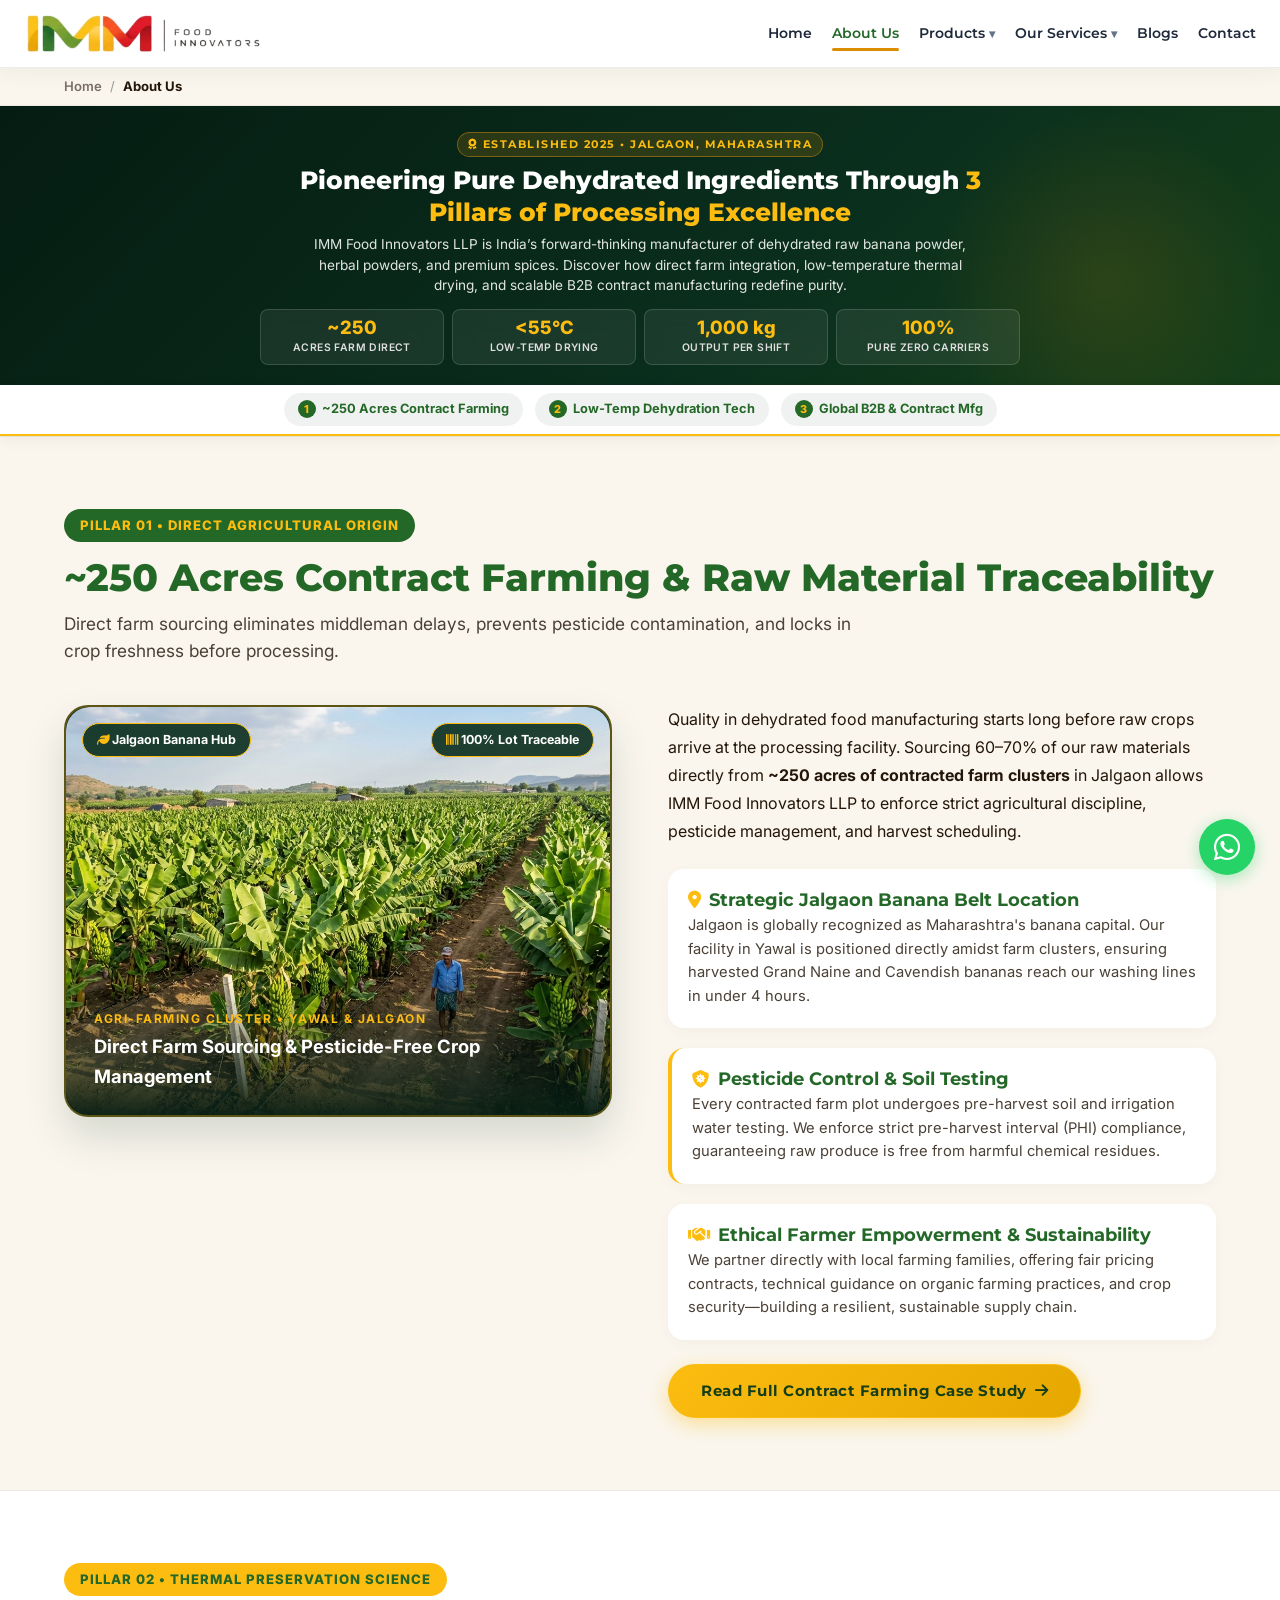
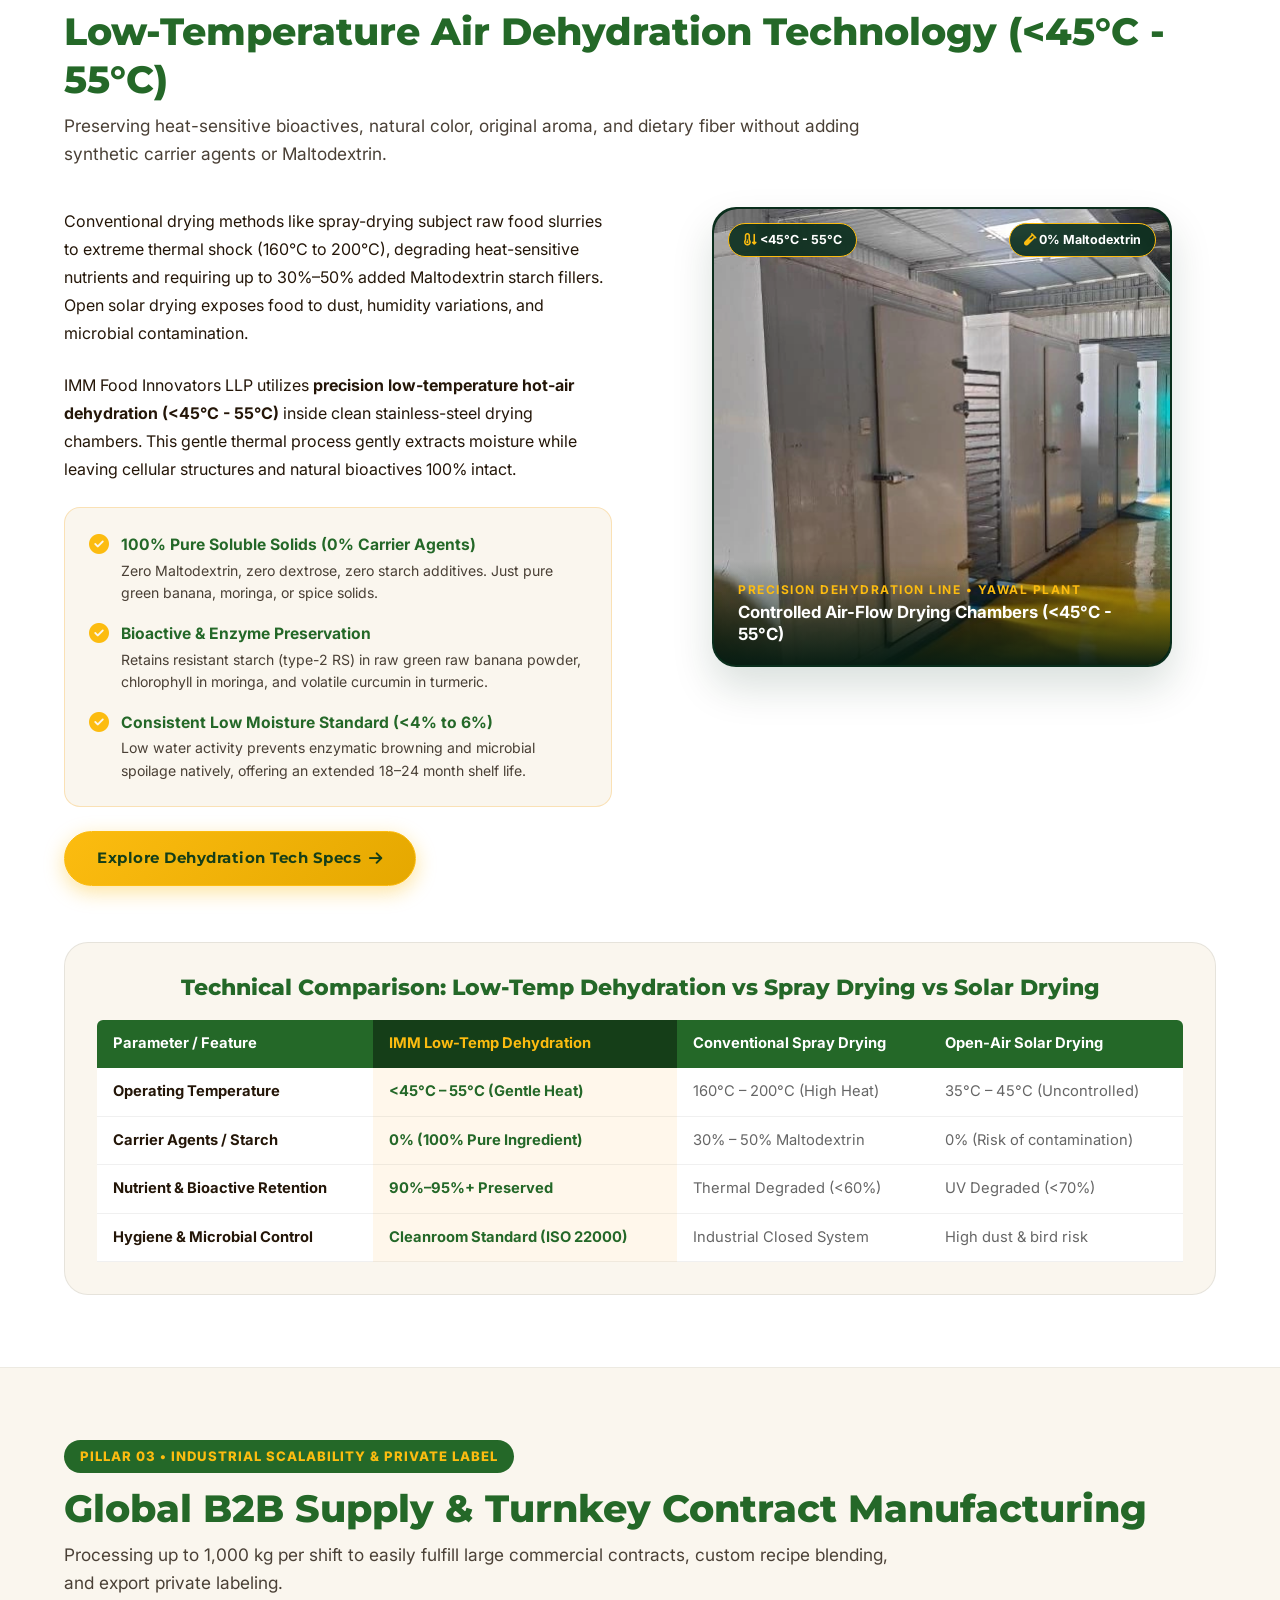
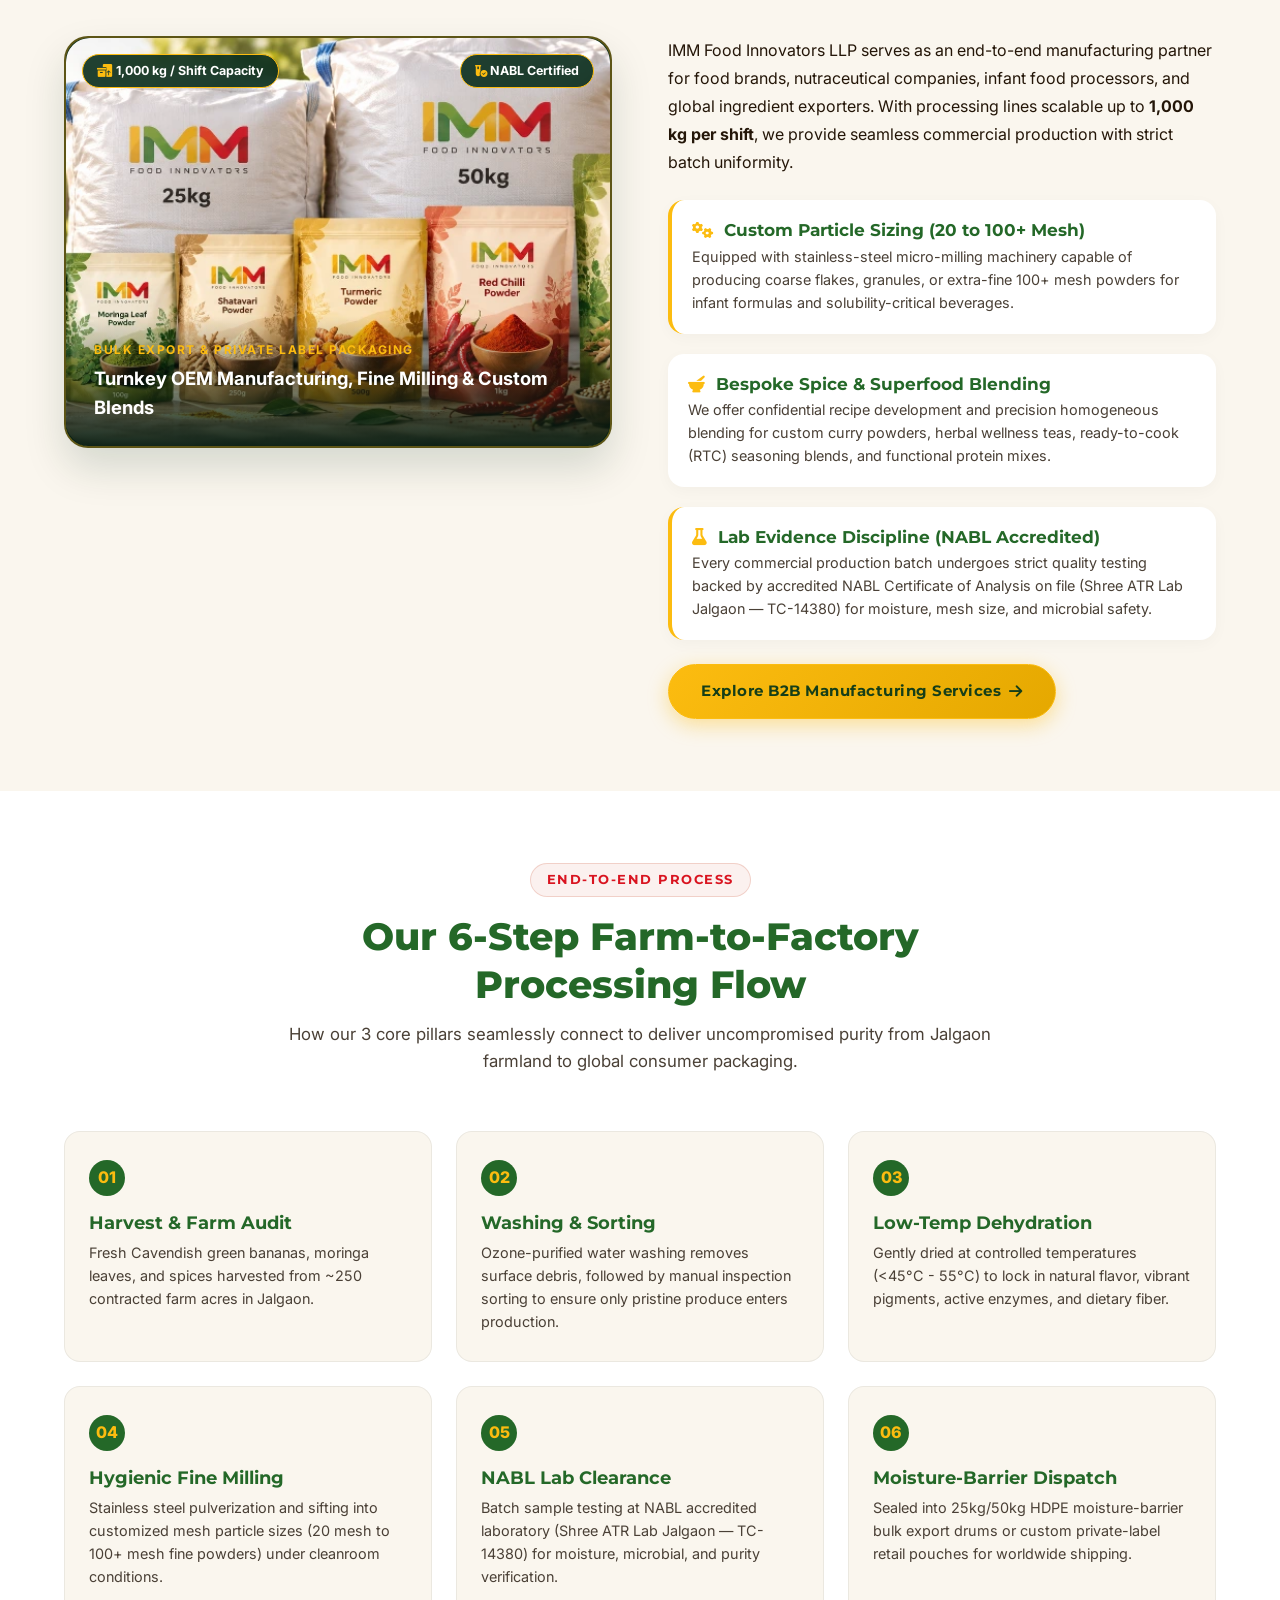
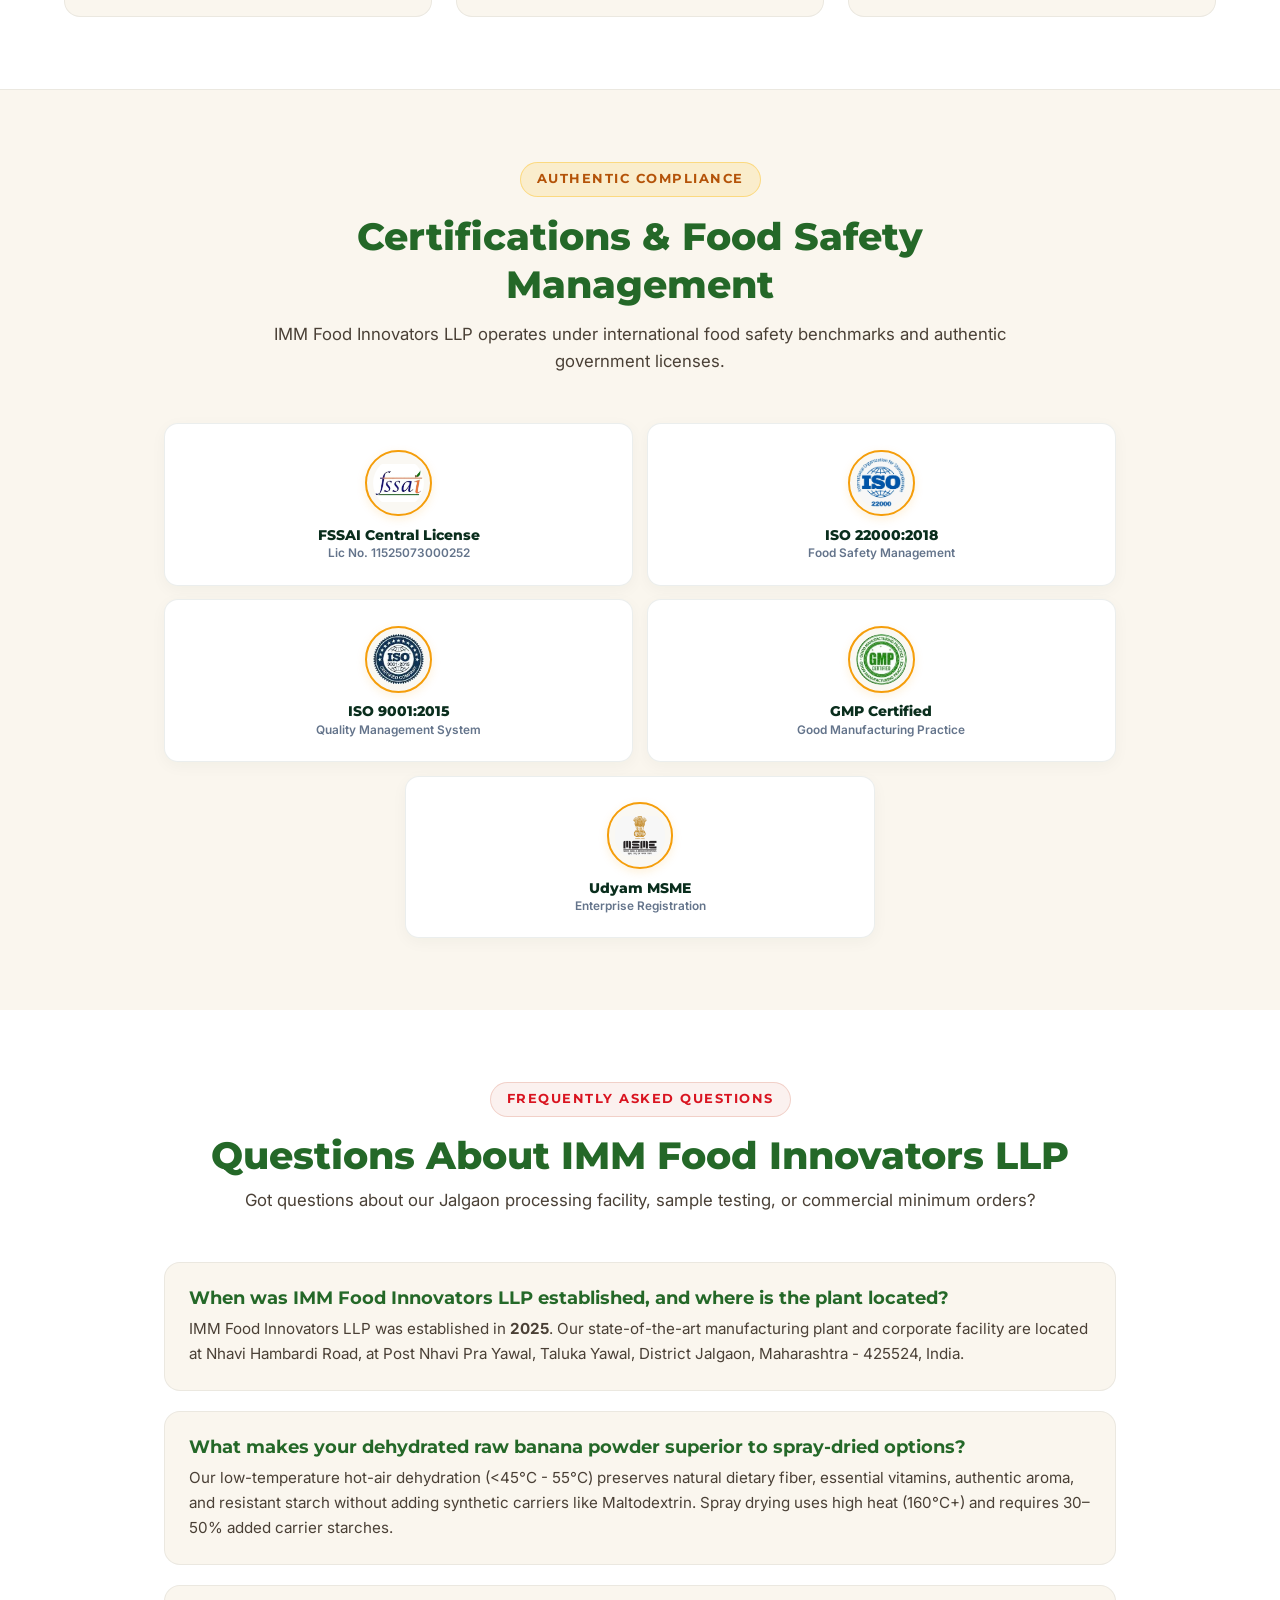
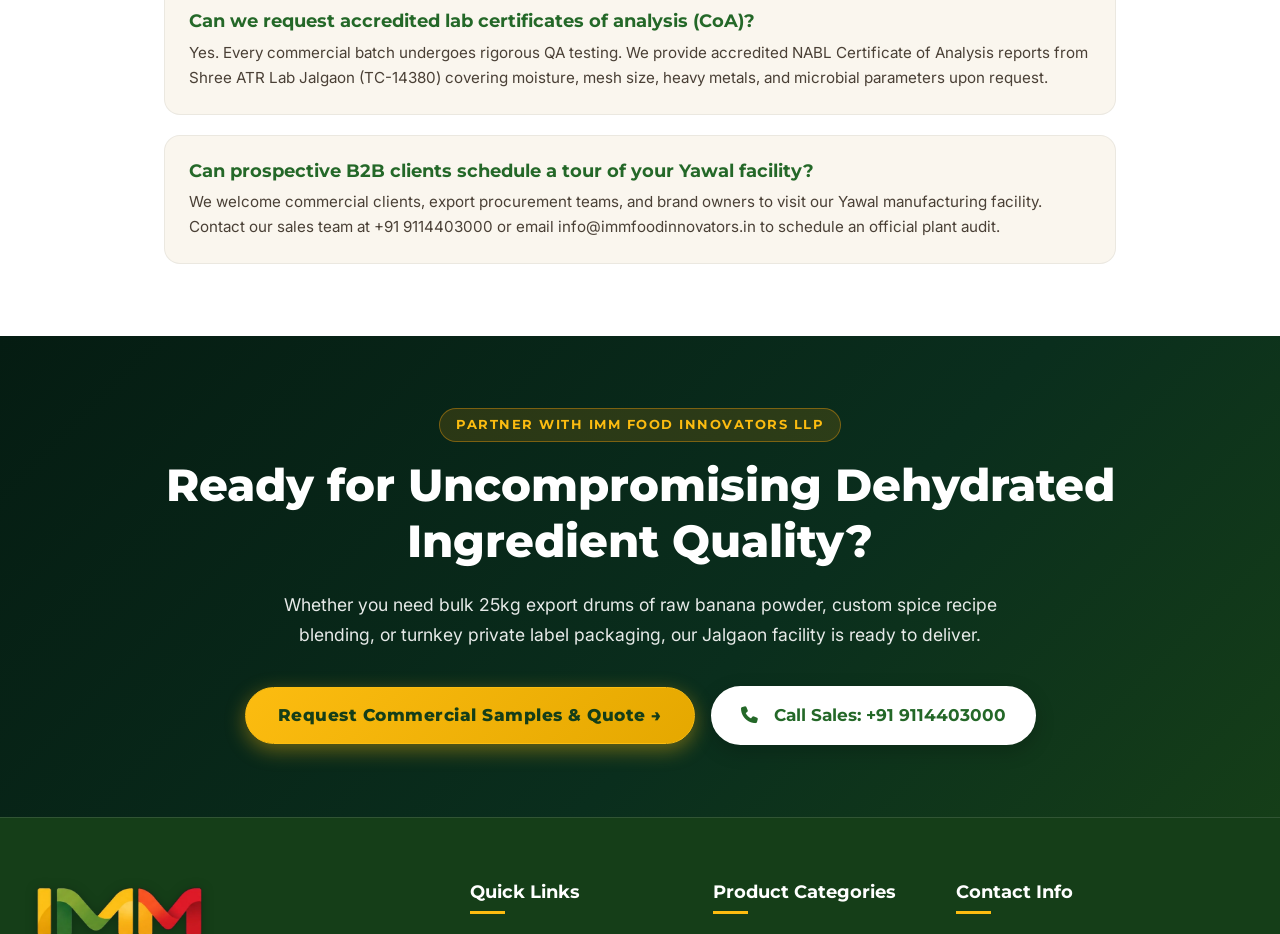
==== commit de9cdf06: "Fix product modal image and specs table, remove word ripe across site, and add cache-busting version" ====
--- a/about.html
+++ b/about.html
@@ -348,7 +348,7 @@
                                 <i class="fa-solid fa-circle-check" style="color: var(--accent-gold); font-size: 1.25rem; margin-top: 2px;"></i>
                                 <div>
                                     <strong style="color: var(--primary-dark); font-size: 0.98rem;">100% Pure Soluble Solids (0% Carrier Agents)</strong>
-                                    <p style="font-size: 0.88rem; color: var(--text-secondary); margin: 2px 0 0 0;">Zero Maltodextrin, zero dextrose, zero starch additives. Just pure green banana, ripe banana, moringa, or spice solids.</p>
+                                    <p style="font-size: 0.88rem; color: var(--text-secondary); margin: 2px 0 0 0;">Zero Maltodextrin, zero dextrose, zero starch additives. Just pure green banana, moringa, or spice solids.</p>
                                 </div>
                             </div>
 
@@ -566,7 +566,7 @@
                         </div>
                         <h3 style="font-size: 1.1rem; font-weight: 700; color: var(--primary-dark); margin-bottom: 0.5rem;">Harvest & Farm Audit</h3>
                         <p style="font-size: 0.9rem; color: var(--text-secondary); margin: 0; line-height: 1.6;">
-                            Fresh Cavendish green bananas, ripe bananas, moringa leaves, and spices harvested from ~250 contracted farm acres in Jalgaon.
+                            Fresh Cavendish green bananas, moringa leaves, and spices harvested from ~250 contracted farm acres in Jalgaon.
                         </p>
                     </div>
 
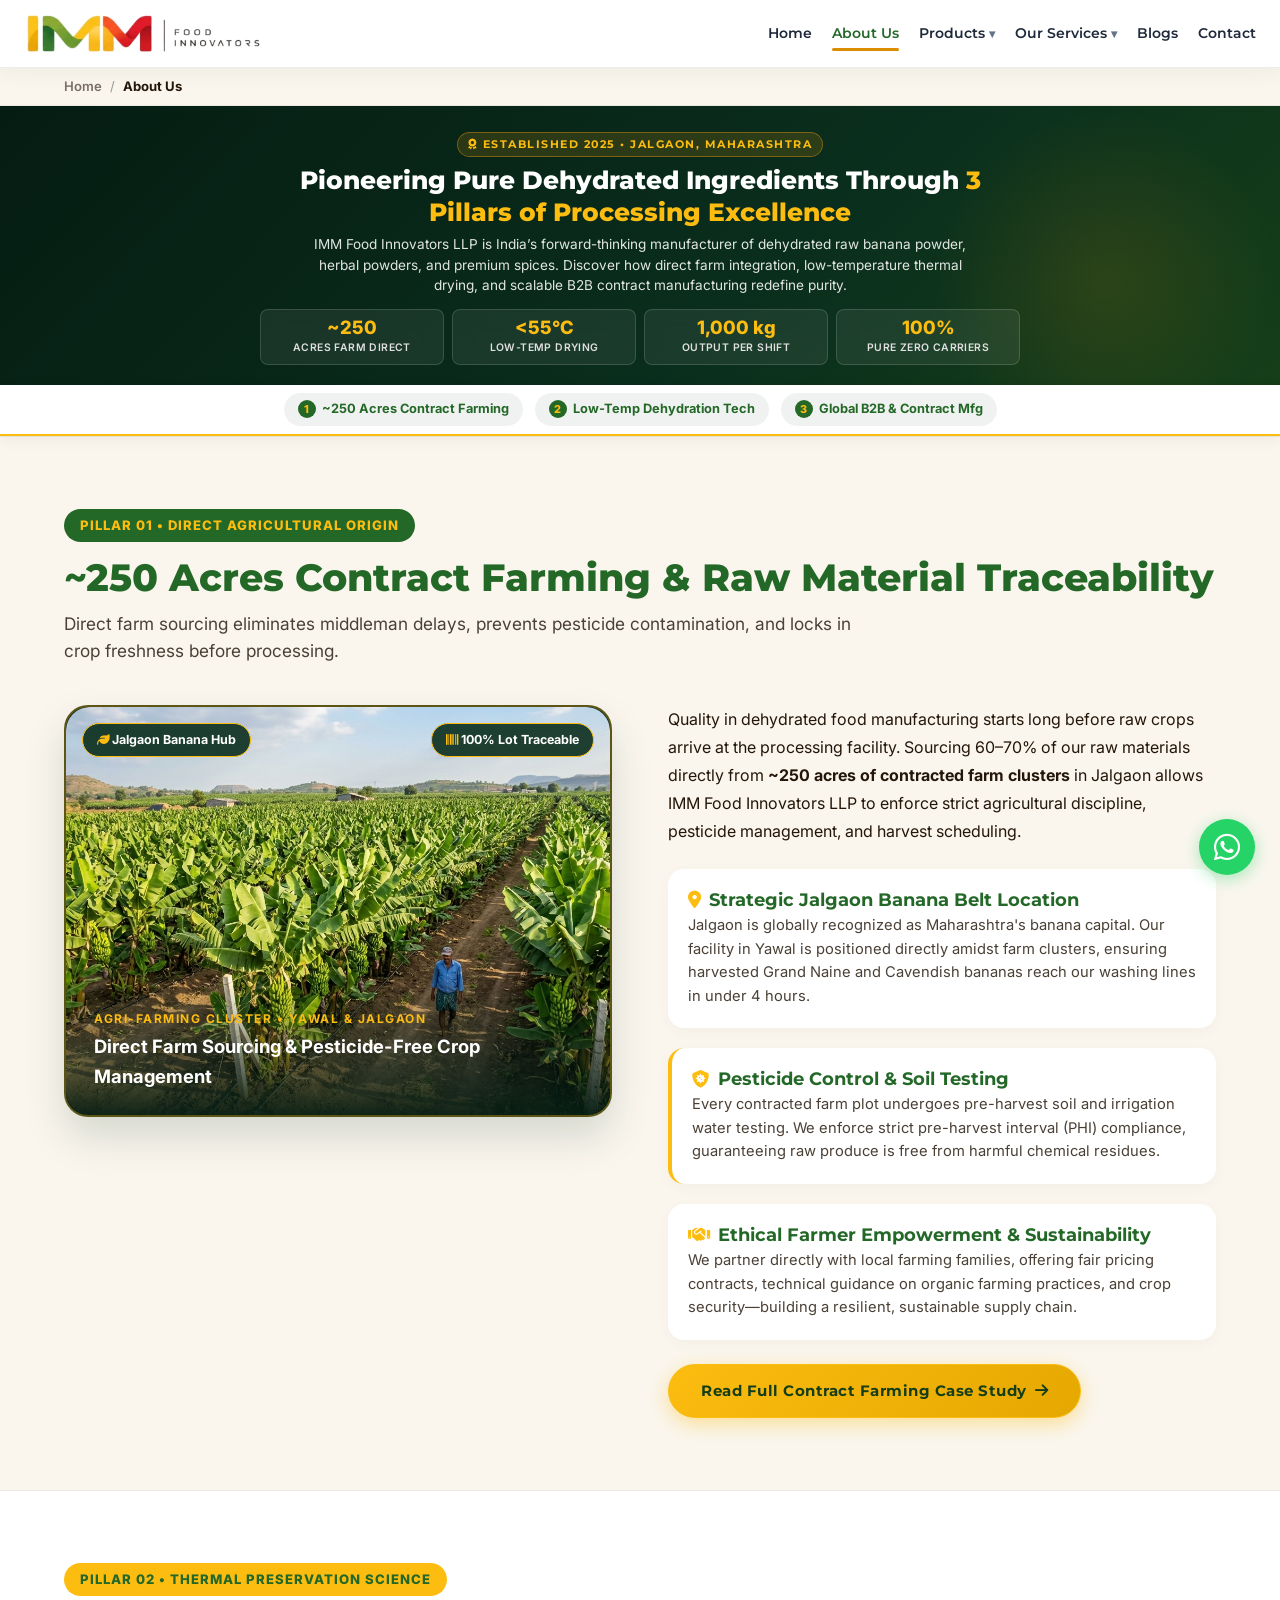
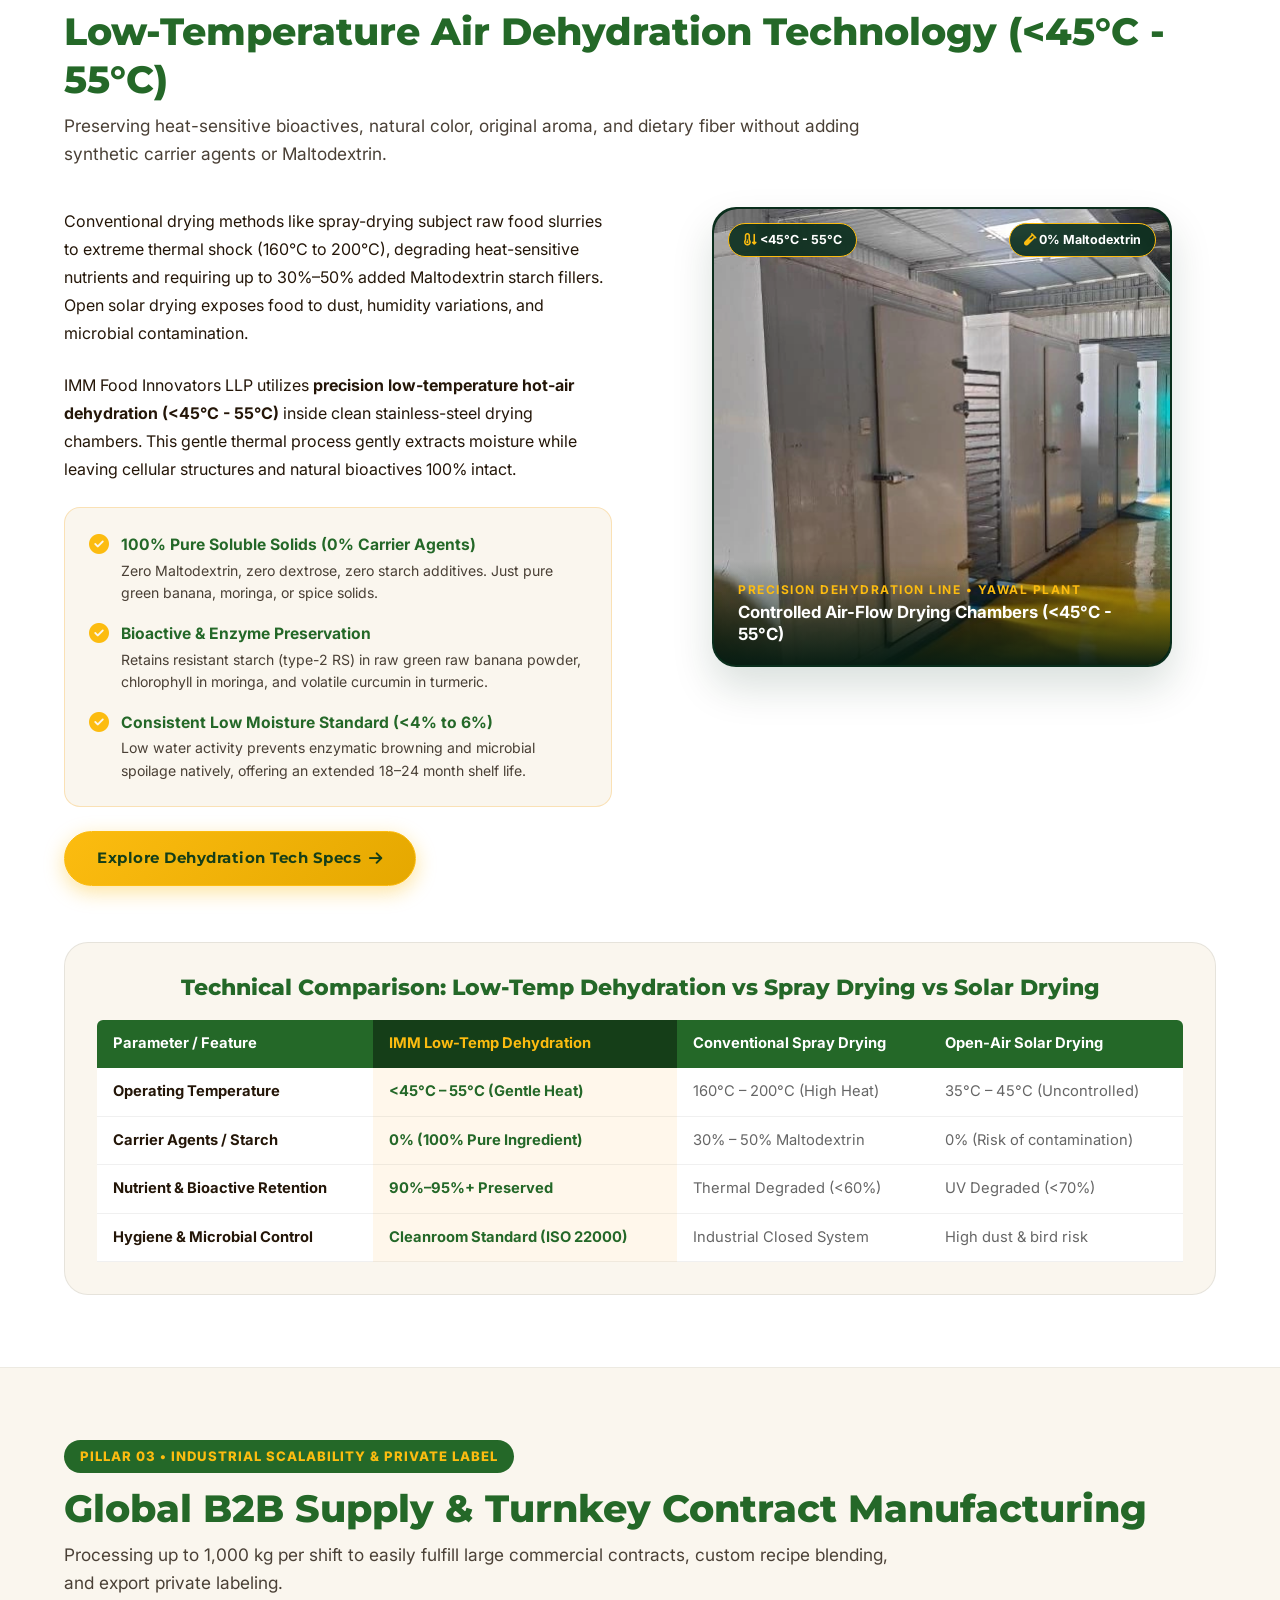
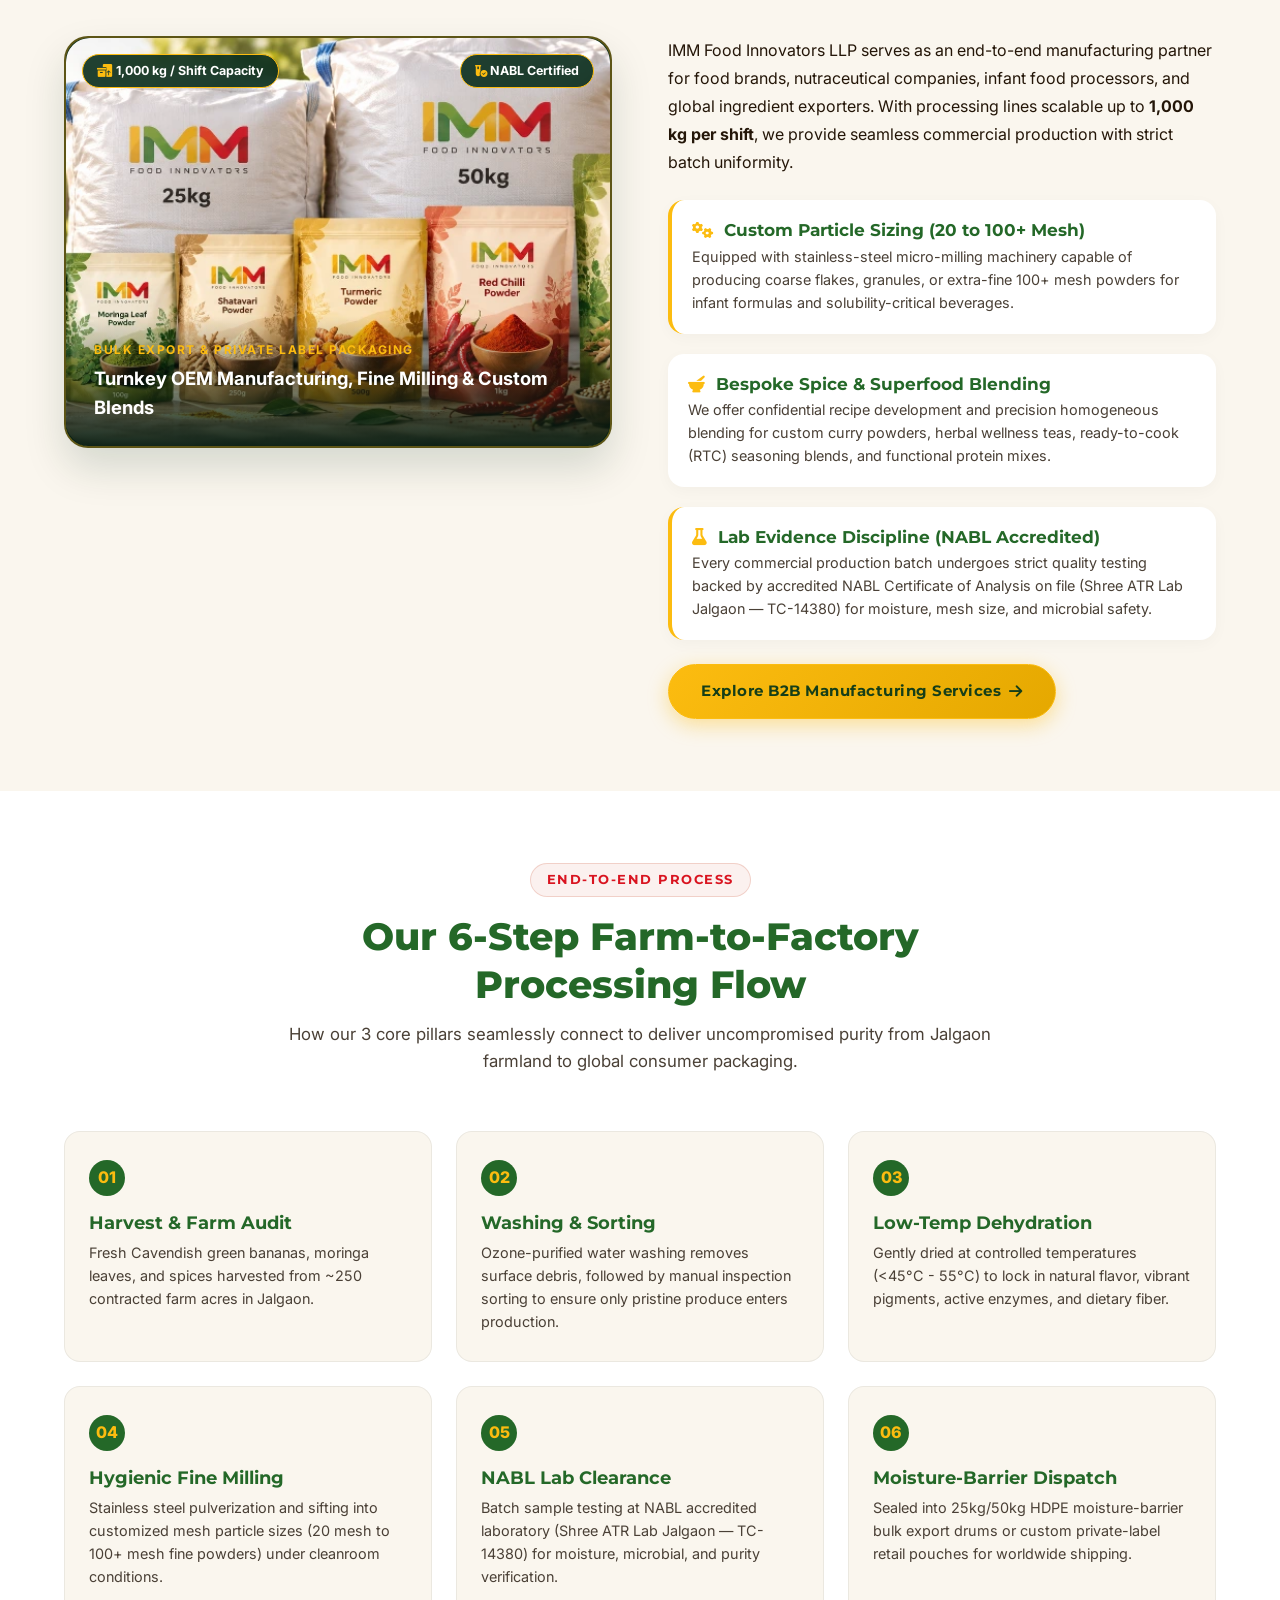
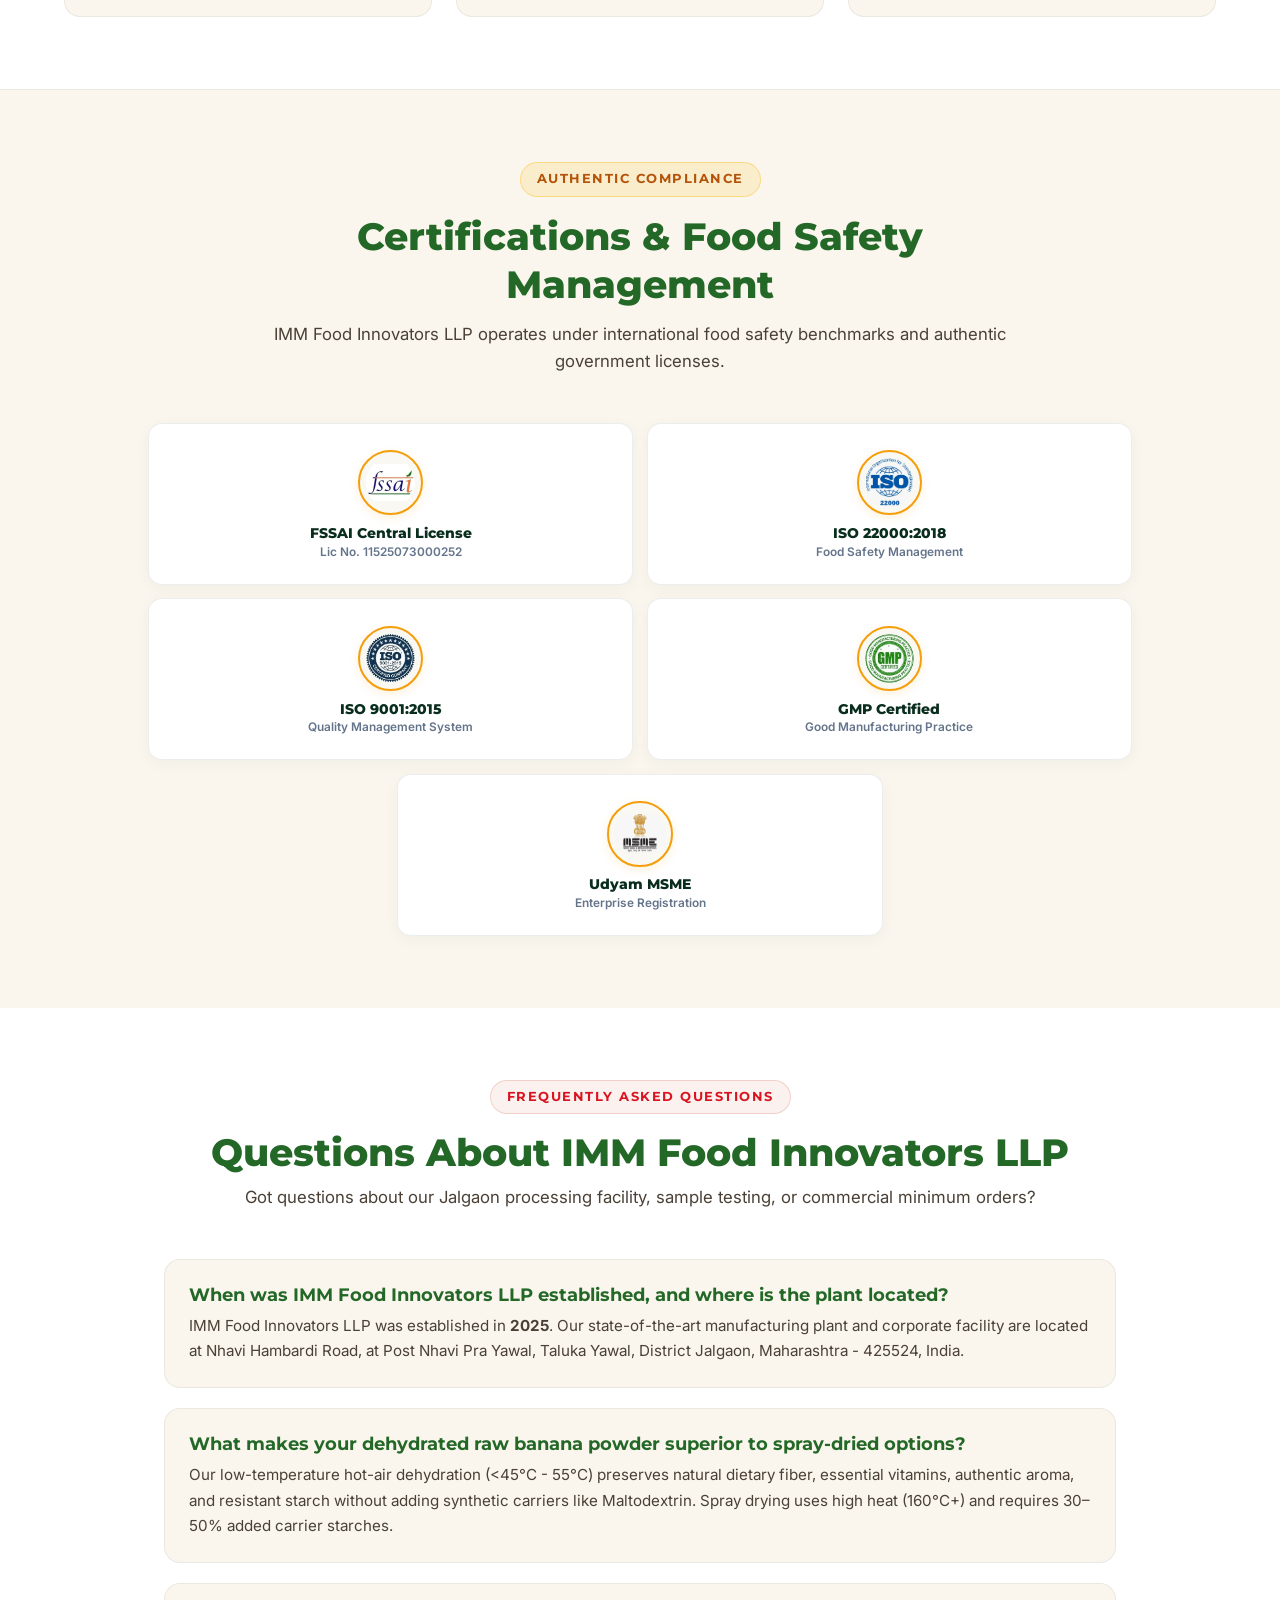
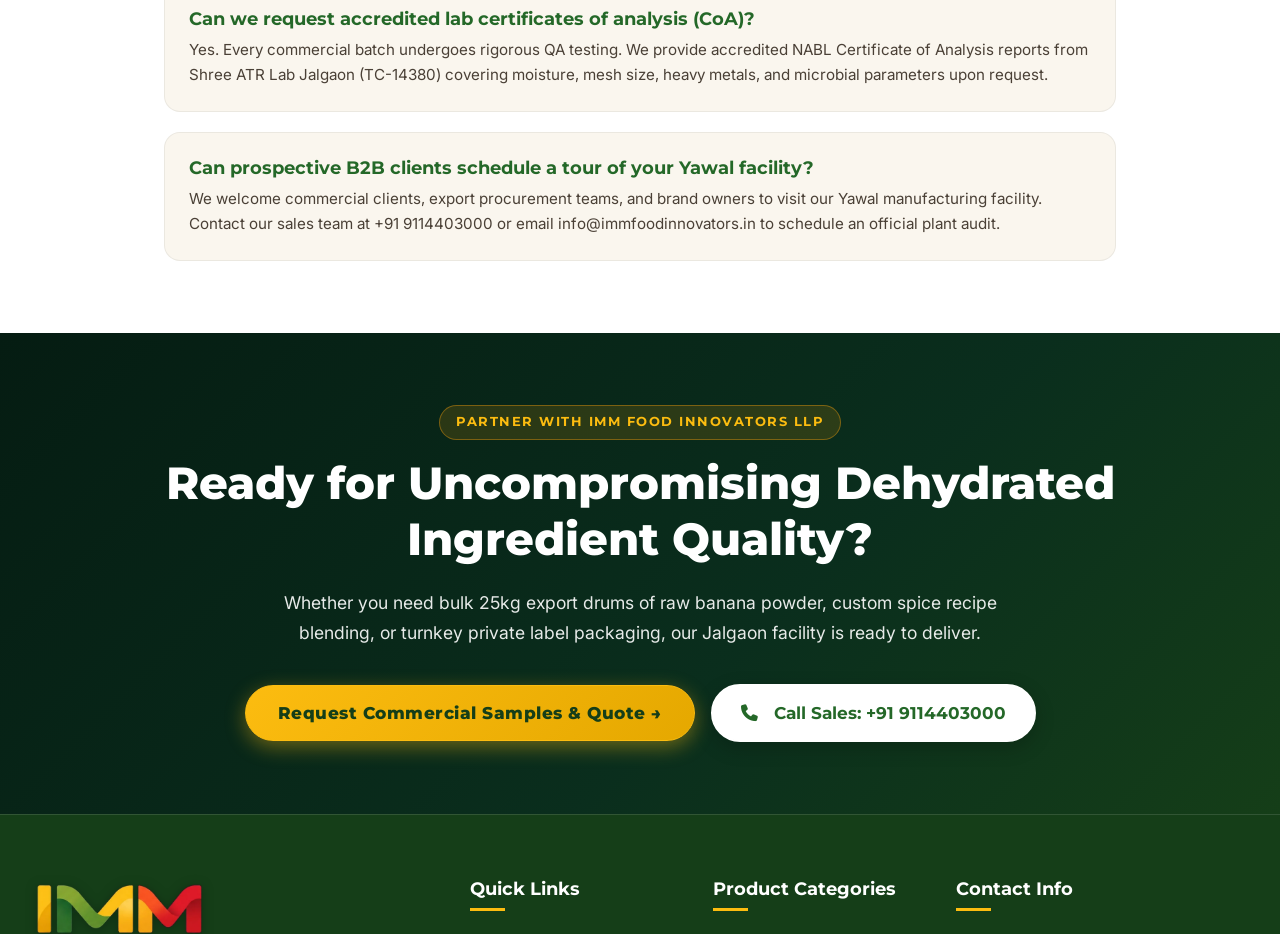
==== commit 6e10cb95: "Update navigation dropdown and footer links from 'View All 29+ Products' to 'All Products'" ====
--- a/about.html
+++ b/about.html
@@ -123,7 +123,7 @@
                             <li><a href="products.html?category=powder" class="dropdown-item">Fruit & Veggie Powders</a></li>
                             <li><a href="products.html?category=spices" class="dropdown-item">Pure Spices</a></li>
                             <li><a href="products.html?category=herbal" class="dropdown-item">Herbal & Wellness</a></li>
-                            <li><a href="products.html" class="dropdown-item">View All 29+ Products</a></li>
+                            <li><a href="products.html" class="dropdown-item">All Products</a></li>
                         </ul>
                     </li>
 
@@ -814,7 +814,7 @@
                     <a href="products.html?category=powder">Fruit & Veggie Powders</a>
                     <a href="products.html?category=spices">Pure Spice Powders</a>
                     <a href="products.html?category=herbal">Herbal & Wellness Powders</a>
-                    <a href="products.html">View All 29+ Products</a>
+                    <a href="products.html">All Products</a>
                 </div>
             </div>
 
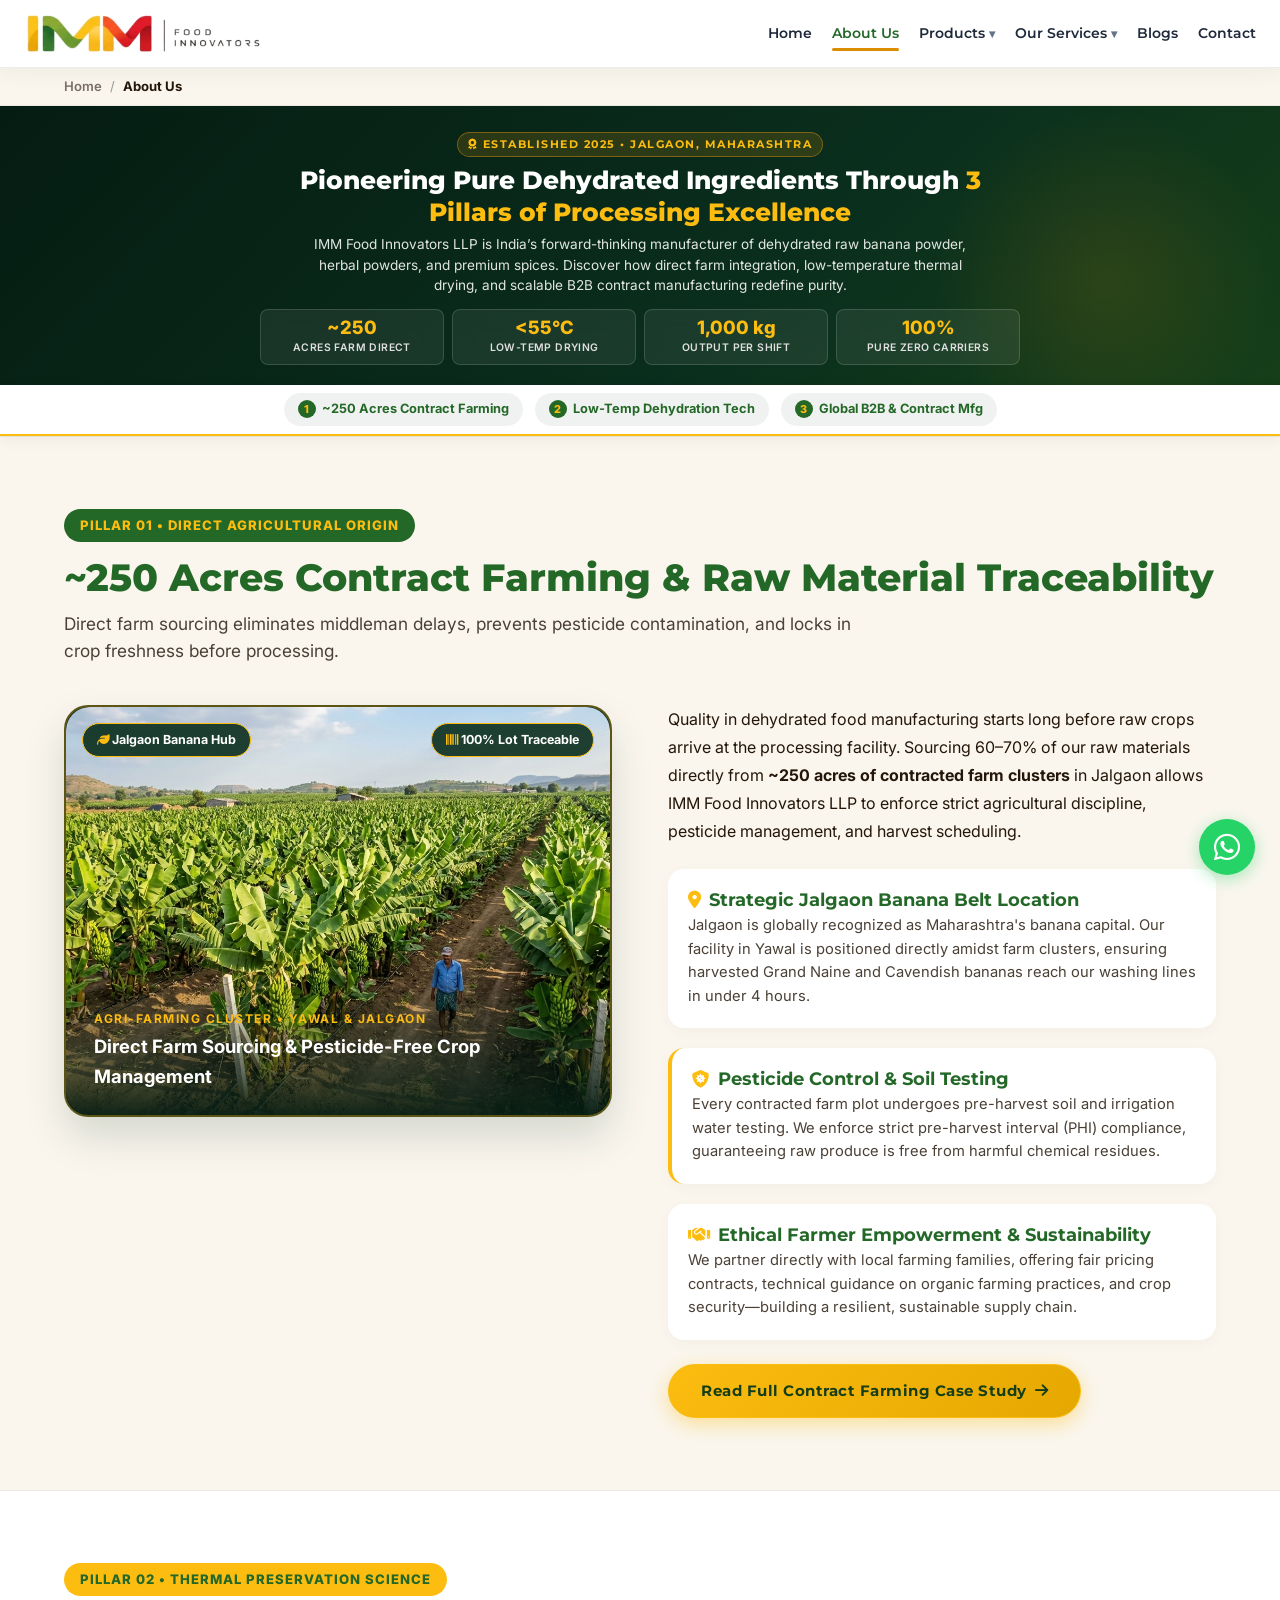
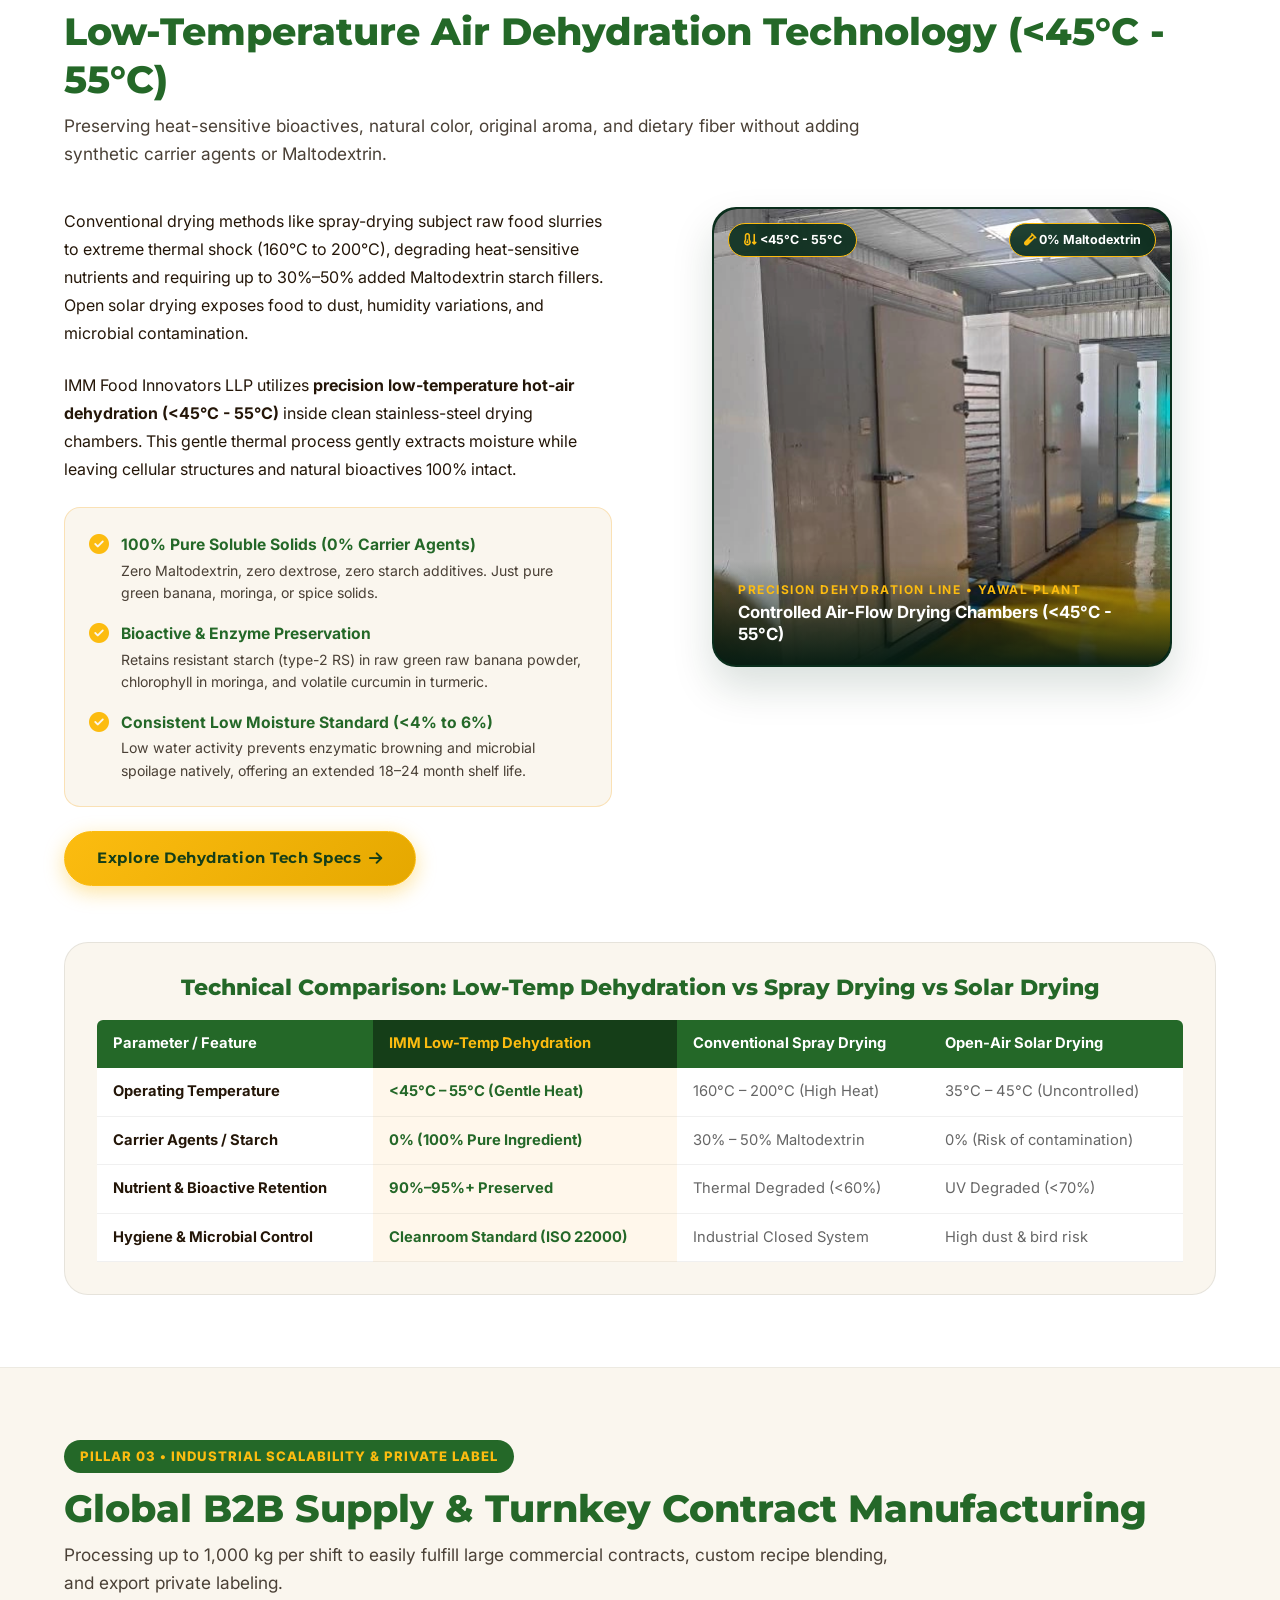
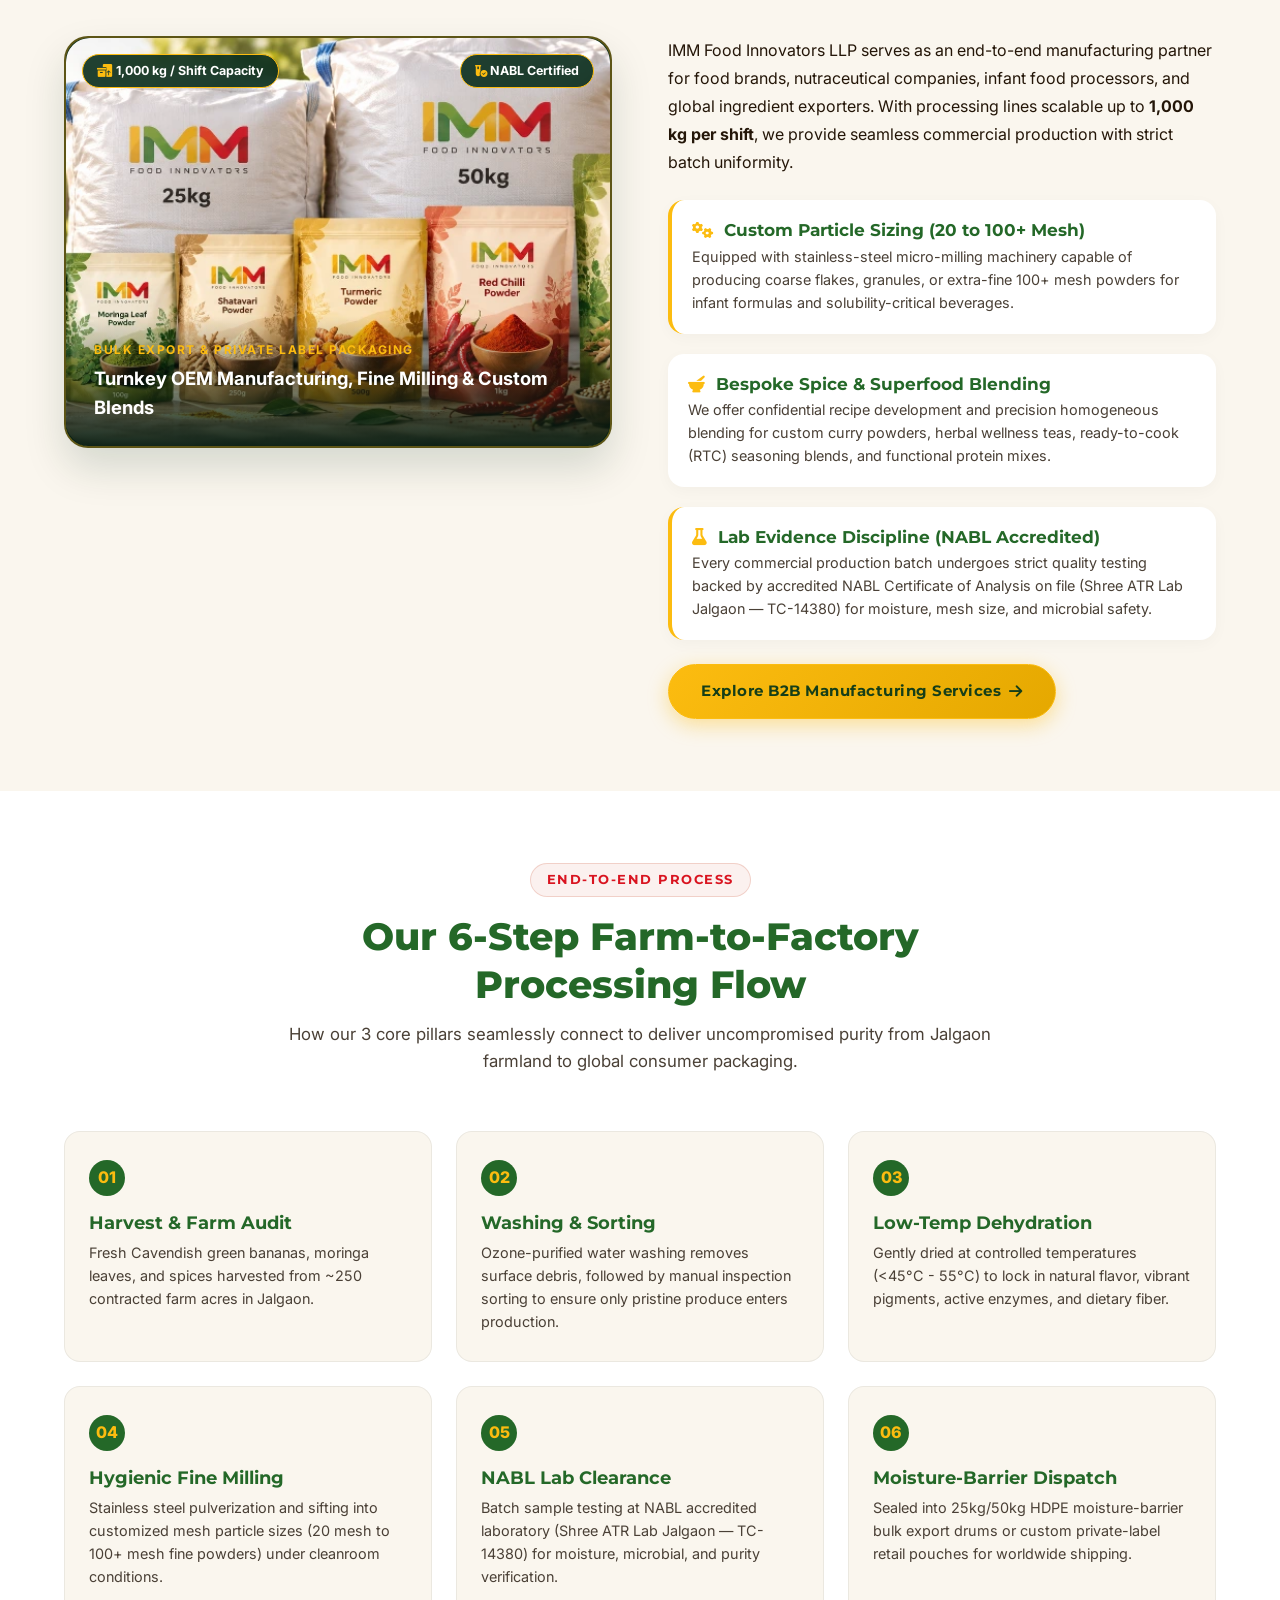
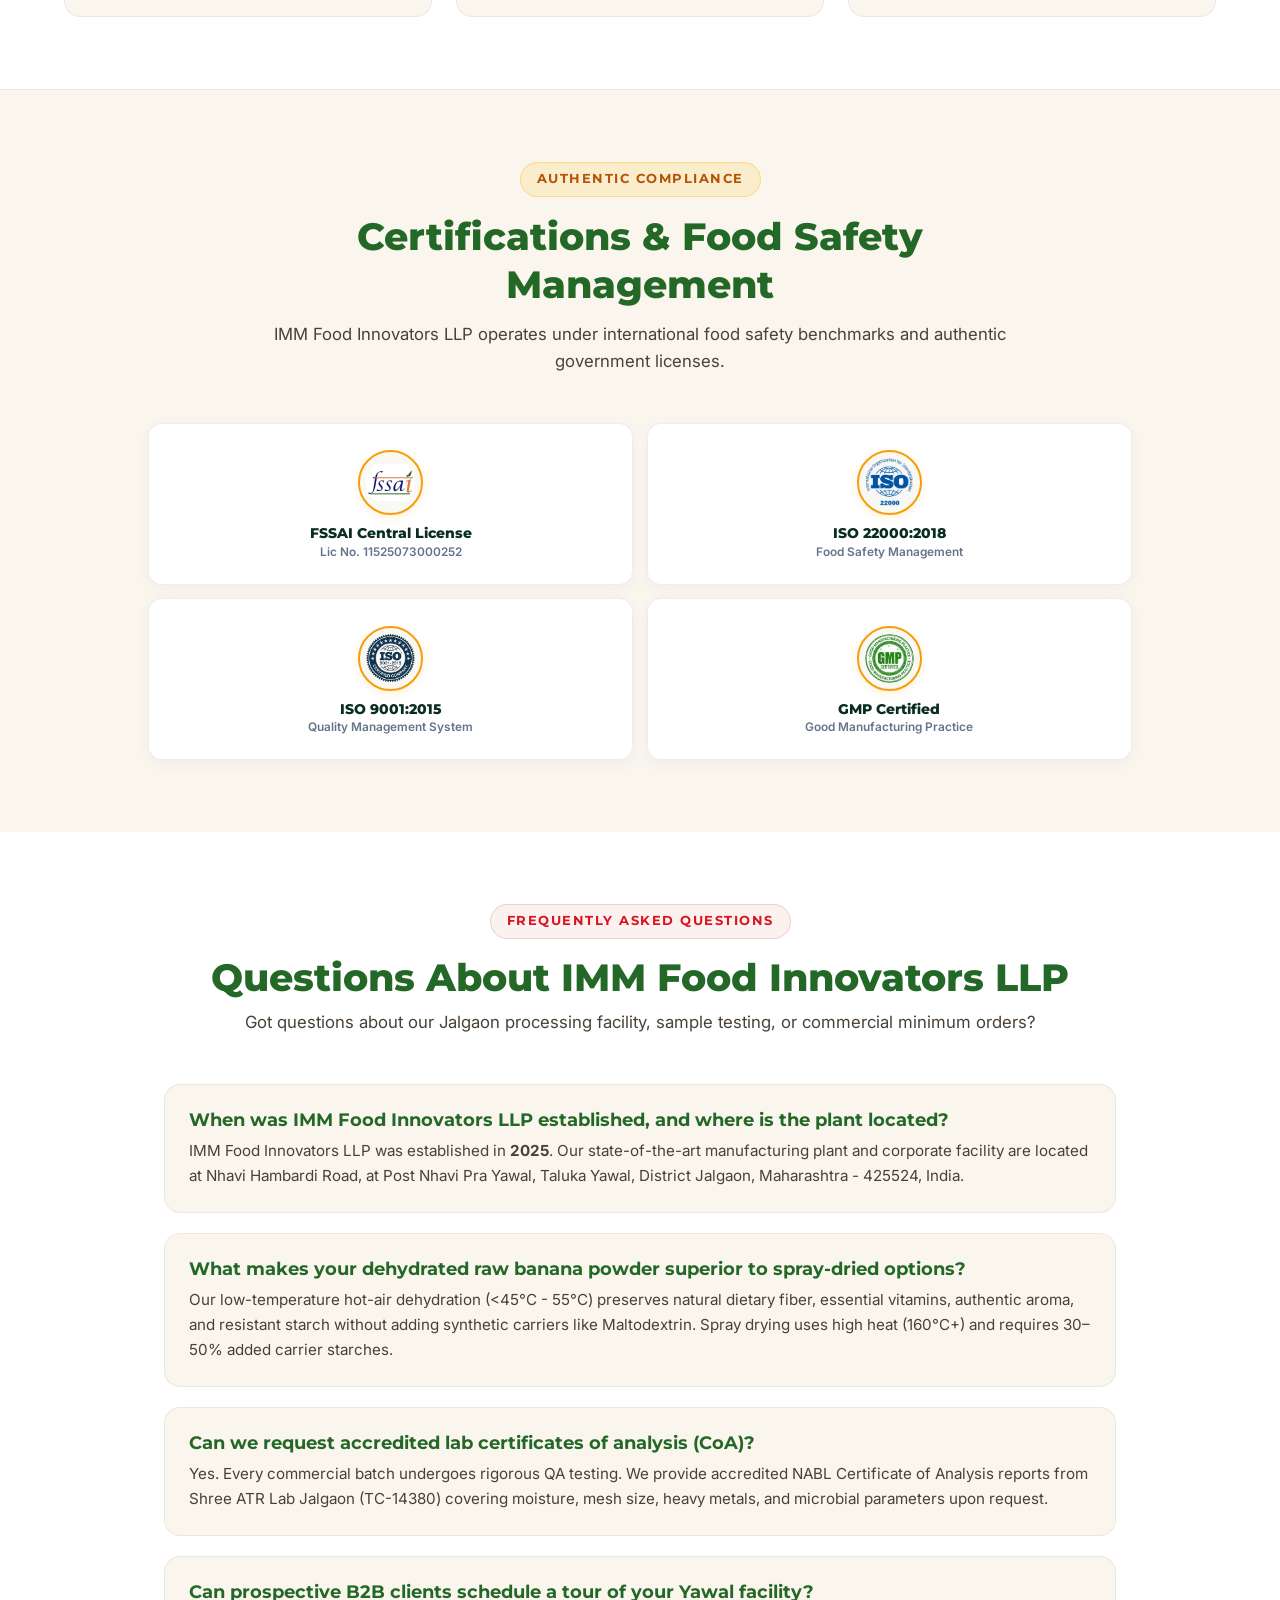
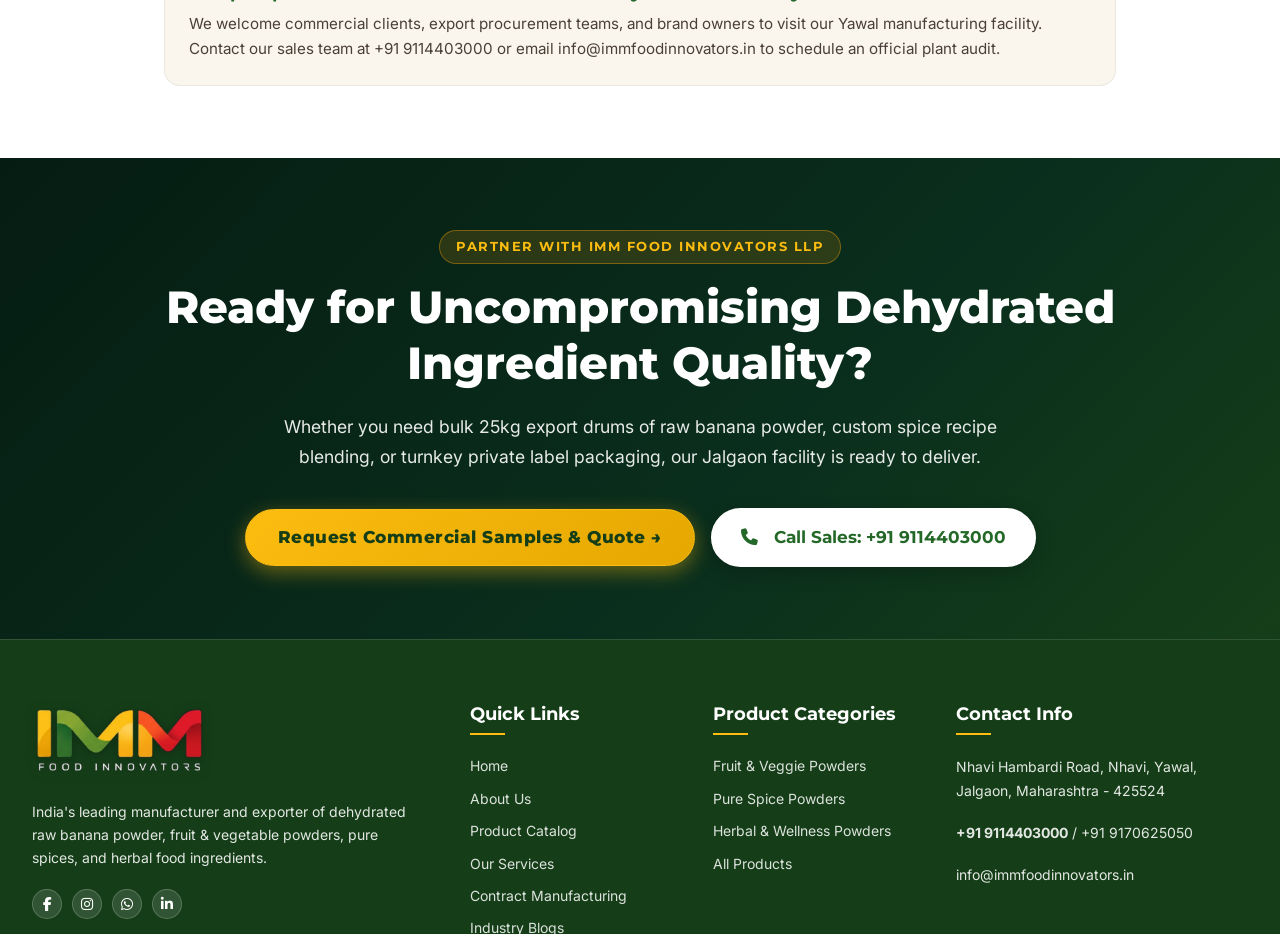
==== commit 8963175a: "Hide Udyam MSME certificate from home and about pages" ====
--- a/about.html
+++ b/about.html
@@ -681,7 +681,7 @@
                         <p>Good Manufacturing Practice</p>
                     </div>
 
-                    <!-- APEDA / UDYAM -->
+                    <!-- Temporarily commented out: APEDA / UDYAM
                     <div class="cert-card" data-cert-key="udyam" data-cert-src="images/certifications/apeda_udyam.webp" data-cert-name="Udyam MSME Registration Certificate">
                         <div class="cert-icon-wrapper">
                             <img src="images/certifications/badges/msme.webp?v=9.0" alt="Udyam MSME Official Seal" loading="lazy">
@@ -689,6 +689,7 @@
                         <h4>Udyam MSME</h4>
                         <p>Enterprise Registration</p>
                     </div>
+                    -->
                 </div>
             </div>
         </section>
